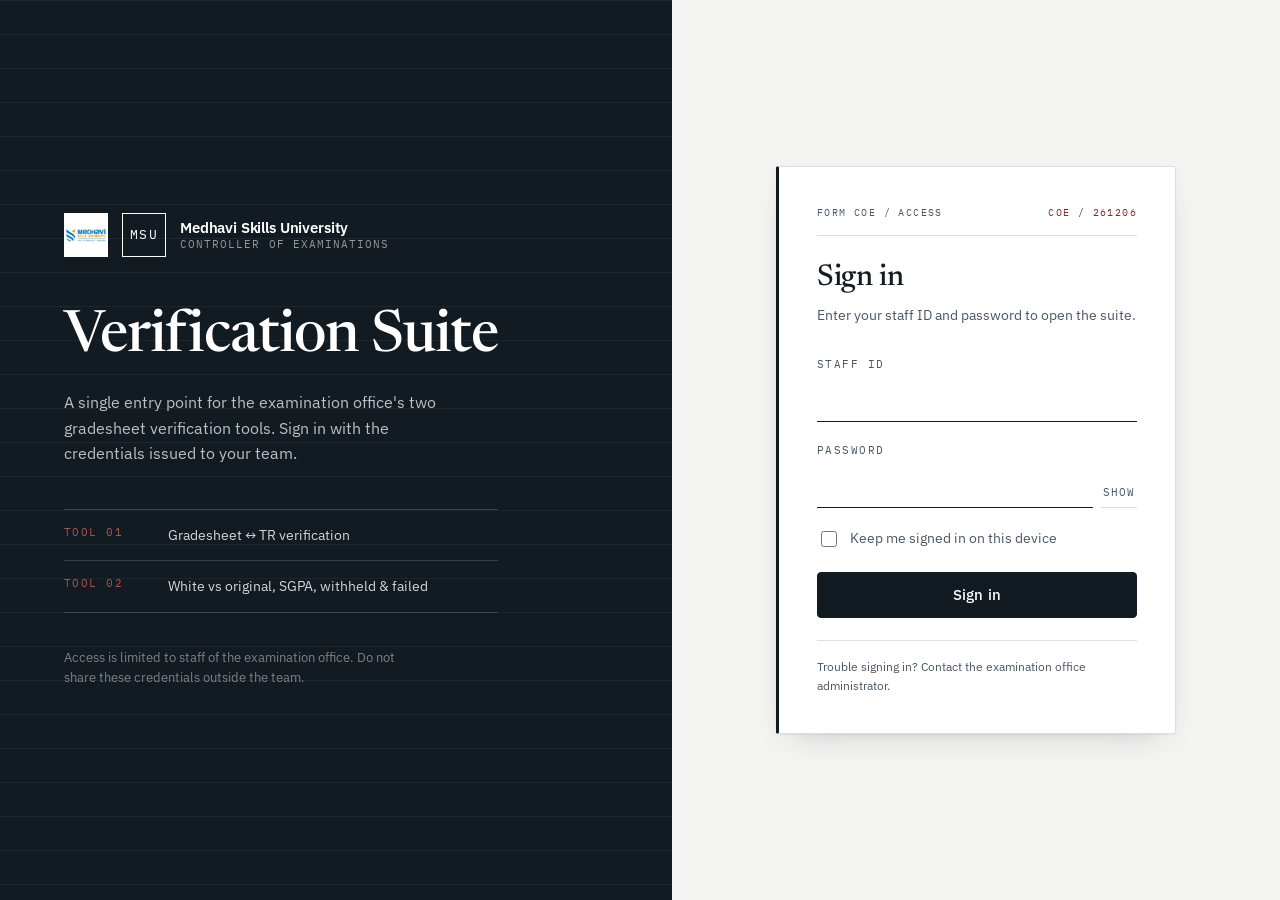
==== index.html @ 39148890 "Add files via upload" ====
<!DOCTYPE html>
<html lang="en">
<head>
<meta charset="utf-8">
<meta name="viewport" content="width=device-width, initial-scale=1">
<title>Verification Suite — Controller of Examinations</title>
<meta name="description" content="Entry point for the examination verification tools used by the Controller of Examinations office.">
<meta name="robots" content="noindex, nofollow">

<link rel="preconnect" href="https://fonts.googleapis.com">
<link rel="preconnect" href="https://fonts.gstatic.com" crossorigin>
<link href="https://fonts.googleapis.com/css2?family=IBM+Plex+Mono:wght@400;500&family=IBM+Plex+Sans:wght@400;500;600&family=Newsreader:opsz,wght@6..72,400;6..72,500;6..72,600&display=swap" rel="stylesheet">
<link rel="stylesheet" href="style.css">
</head>

<body class="is-booting">

<!-- ============================================================
     BOOT GATE — shown while the session check runs.
     Neither the login screen nor the portal is rendered until
     script.js decides which one to show.
     ============================================================ -->
<div class="boot" id="boot" role="status" aria-live="polite">
  <span class="boot__mark" aria-hidden="true"></span>
  <p class="boot__text">Checking session</p>
</div>


<!-- ============================================================
     SIGN-IN
     ============================================================ -->
<main class="auth" id="login" hidden>

  <section class="auth__brand">
    <div class="auth__brandInner">
      <div class="brandmark">
        <img src="assets/logo.png" alt="" class="brandmark__img" data-logo>
        <span class="brandmark__fallback" data-logo-fallback hidden aria-hidden="true">MSU</span>
        <span class="brandmark__text">
          <strong data-org-name>Medhavi Skills University</strong>
          <span data-org-unit>Controller of Examinations</span>
        </span>
      </div>

      <h1 class="auth__title">Verification&nbsp;Suite</h1>
      <p class="auth__lede">
        A single entry point for the examination office's two gradesheet
        verification tools. Sign in with the credentials issued to your team.
      </p>

      <dl class="auth__facts">
        <div>
          <dt>Tool 01</dt>
          <dd>Gradesheet ↔ TR verification</dd>
        </div>
        <div>
          <dt>Tool 02</dt>
          <dd>White vs original, SGPA, withheld &amp; failed</dd>
        </div>
      </dl>

      <p class="auth__note">
        Access is limited to staff of the examination office. Do not share
        these credentials outside the team.
      </p>
    </div>
  </section>

  <section class="auth__panel">
    <div class="slip" id="slip">
      <header class="slip__head">
        <span class="slip__form">Form COE&nbsp;/ Access</span>
        <span class="slip__serial" data-serial>—</span>
      </header>

      <h2 class="slip__title">Sign in</h2>
      <p class="slip__sub">Enter your staff ID and password to open the suite.</p>

      <form class="form" id="loginForm" novalidate>
        <div class="field">
          <label for="userId">Staff ID</label>
          <input type="text" id="userId" name="userId"
                 autocomplete="username" autocapitalize="none"
                 spellcheck="false" required
                 aria-describedby="formError">
        </div>

        <div class="field">
          <label for="password">Password</label>
          <div class="field__row">
            <input type="password" id="password" name="password"
                   autocomplete="current-password" required
                   aria-describedby="formError">
            <button type="button" class="reveal-btn" id="togglePassword"
                    aria-pressed="false" aria-label="Show password">Show</button>
          </div>
        </div>

        <label class="check">
          <input type="checkbox" id="keepSignedIn">
          <span>Keep me signed in on this device</span>
        </label>

        <p class="form__error" id="formError" role="alert" hidden></p>

        <button type="submit" class="btn btn--primary btn--block" id="submitBtn">
          <span class="btn__label">Sign in</span>
        </button>
      </form>

      <p class="slip__foot">
        Trouble signing in? Contact the examination office administrator.
      </p>

      <!-- success stamp -->
      <div class="stamp" id="stamp" aria-hidden="true">
        <div class="stamp__ink">
          <span class="stamp__line">Access</span>
          <span class="stamp__word">Granted</span>
          <span class="stamp__meta" data-stamp-time></span>
        </div>
      </div>
    </div>
  </section>
</main>


<!-- ============================================================
     PORTAL (protected)
     ============================================================ -->
<div class="app" id="app" hidden>

  <header class="site-header" id="siteHeader">
    <div class="wrap site-header__inner">
      <a class="brandmark brandmark--sm" href="#overview">
        <img src="assets/logo.png" alt="" class="brandmark__img" data-logo>
        <span class="brandmark__fallback" data-logo-fallback hidden aria-hidden="true">MSU</span>
        <span class="brandmark__text">
          <strong>Verification Suite</strong>
          <span data-org-unit>Controller of Examinations</span>
        </span>
      </a>

      <nav class="nav" id="primaryNav" aria-label="Sections">
        <a href="#overview" class="nav__link" data-nav>Overview</a>
        <a href="#tools" class="nav__link" data-nav>Tools</a>
        <a href="#workflow" class="nav__link" data-nav>How it works</a>
        <a href="#about" class="nav__link" data-nav>About</a>
      </nav>

      <div class="site-header__user">
        <span class="userchip" title="Signed in">
          <span class="userchip__dot" aria-hidden="true"></span>
          <span data-current-user>—</span>
        </span>
        <button type="button" class="btn btn--ghost btn--sm" id="logoutBtn">Sign out</button>
      </div>

      <button type="button" class="menu-btn" id="menuBtn"
              aria-expanded="false" aria-controls="mobileNav" aria-label="Open menu">
        <span aria-hidden="true"></span>
      </button>
    </div>

    <div class="mobile-nav" id="mobileNav" hidden>
      <a href="#overview" class="mobile-nav__link" data-nav>Overview</a>
      <a href="#tools" class="mobile-nav__link" data-nav>Tools</a>
      <a href="#workflow" class="mobile-nav__link" data-nav>How it works</a>
      <a href="#about" class="mobile-nav__link" data-nav>About</a>
      <div class="mobile-nav__foot">
        <span class="userchip"><span class="userchip__dot" aria-hidden="true"></span><span data-current-user>—</span></span>
        <button type="button" class="btn btn--ghost btn--sm" data-logout>Sign out</button>
      </div>
    </div>
  </header>

  <main>

    <!-- HERO -->
    <section class="hero" id="overview">
      <div class="wrap hero__grid">
        <div class="hero__copy reveal">
          <p class="eyebrow"><span>01</span> Overview</p>
          <h1 class="hero__title">
            Two verification tools for<br>
            <em>examination records.</em>
          </h1>
          <p class="hero__lede">
            The suite brings together the checks the examination office runs on
            gradesheets: comparing issued PDFs against the tabulated result,
            comparing white-background copies against sealed originals, and
            re-deriving the numbers printed on each sheet. Each tool runs on its
            own and produces an Excel report you can download.
          </p>
          <div class="hero__actions">
            <a href="#tools" class="btn btn--primary">Go to the tools</a>
            <a href="#workflow" class="btn btn--quiet">How it works</a>
          </div>
        </div>

        <!-- signature: a specimen comparison record -->
        <aside class="specimen reveal" aria-label="Illustration of a field-by-field comparison">
          <div class="specimen__head">
            <span>Specimen — field comparison</span>
            <span class="specimen__key" aria-hidden="true">TR · PDF</span>
          </div>
          <ul class="specimen__rows">
            <li class="ok"><span class="specimen__field">Registration No.</span><span class="specimen__val">23BSC0148</span><span class="specimen__mark" aria-hidden="true">✓</span></li>
            <li class="ok"><span class="specimen__field">Credit structure</span><span class="specimen__val">3-0-0</span><span class="specimen__mark" aria-hidden="true">✓</span></li>
            <li class="bad"><span class="specimen__field">SGPA</span><span class="specimen__val">7.6 · 7.60</span><span class="specimen__mark" aria-hidden="true">✕</span></li>
            <li class="ok"><span class="specimen__field">Total credit points</span><span class="specimen__val">218</span><span class="specimen__mark" aria-hidden="true">✓</span></li>
            <li class="bad"><span class="specimen__field">Mother's name</span><span class="specimen__val">blank in PDF</span><span class="specimen__mark" aria-hidden="true">✕</span></li>
            <li class="ok"><span class="specimen__field">Course code</span><span class="specimen__val">MTL100 [T]</span><span class="specimen__mark" aria-hidden="true">✓</span></li>
          </ul>
          <p class="specimen__foot">
            Every difference is written to the report with the field, both values
            and the kind of difference found.
          </p>
        </aside>
      </div>
    </section>

    <!-- TOOLS -->
    <section class="section section--tools" id="tools">
      <div class="wrap">
        <header class="section__head reveal">
          <p class="eyebrow"><span>02</span> Tools</p>
          <h2 class="section__title">Choose a verification tool</h2>
          <p class="section__lede">
            The two tools are separate applications. Opening one does not affect
            the other, and you can come back here to switch at any time.
          </p>
        </header>

        <div class="tools">

          <!-- TOOL 01 -->
          <article class="tool tool--primary reveal">
            <div class="tool__index" aria-hidden="true">01</div>
            <div class="tool__body">
              <p class="tool__kicker">Gradesheet ↔ tabulated result</p>
              <h3 class="tool__name">All-in-One Verification</h3>
              <p class="tool__desc">
                Loads the TR spreadsheet and a batch of gradesheet PDFs, pairs
                them on registration number, and reports every field that does
                not agree — identity block, subject table, credit structure,
                marks and totals — in one Excel workbook.
              </p>

              <ul class="tool__list">
                <li>Reads the TR from a chosen worksheet; TR layout is auto-detected, with a manual override for the three known formats.</li>
                <li>Handles the transcript identity formats in use, including sheets without an ABC ID row, which are reported as N/A rather than blank.</li>
                <li>Checks subject rows by course code, falling back to course name, and flags duplicate or mispaired courses.</li>
                <li>Re-derives maximum marks, total credits, total credit points and the credit structure, then compares them with what the sheet prints.</li>
                <li>Runs several hundred PDFs in one pass, keeps going in a background tab, and lists any file with no readable text layer.</li>
              </ul>

              <a class="btn btn--primary tool__cta" data-tool="allInOne" href="#" rel="noopener">
                Open All-in-One Verification <span aria-hidden="true">→</span>
              </a>
            </div>
          </article>

          <!-- TOOL 02 -->
          <article class="tool tool--secondary reveal">
            <div class="tool__index" aria-hidden="true">02</div>
            <div class="tool__body">
              <p class="tool__kicker">Four checks in one toolkit</p>
              <h3 class="tool__name">White vs Original Verification</h3>
              <p class="tool__desc">
                A toolkit built around the white-background versus sealed-original
                comparison, with three related checks that use the same PDFs and
                TR. Each check produces its own numbered Excel report.
              </p>

              <ul class="tool__modules">
                <li>
                  <span class="tool__moduleName">White vs original</span>
                  <span class="tool__moduleText">Pairs the two sets on registration number, then compares every identity field, course row, total, summary value and the publication date.</span>
                </li>
                <li>
                  <span class="tool__moduleName">SGPA &amp; percentage</span>
                  <span class="tool__moduleText">Recomputes percentage and SGPA from each sheet's own rows, along with row credit points, column totals and maximum marks.</span>
                </li>
                <li>
                  <span class="tool__moduleName">Withheld students</span>
                  <span class="tool__moduleText">Reads the TR and lists students whose grace cell carries a W, exporting every grace cell with its Excel row number.</span>
                </li>
                <li>
                  <span class="tool__moduleName">Failed candidates</span>
                  <span class="tool__moduleText">Pulls failed candidates from the PDFs, the TR, or both, and cross-checks the two lists to show who was found by only one source.</span>
                </li>
              </ul>

              <a class="btn btn--primary tool__cta" data-tool="whiteVsOriginal" href="#" rel="noopener">
                Open White vs Original <span aria-hidden="true">→</span>
              </a>
            </div>
          </article>

        </div>
      </div>
    </section>

    <!-- WORKFLOW -->
    <section class="section section--workflow" id="workflow">
      <div class="wrap">
        <header class="section__head reveal">
          <p class="eyebrow"><span>03</span> How it works</p>
          <h2 class="section__title">From sign-in to report</h2>
        </header>

        <ol class="steps">
          <li class="step reveal">
            <span class="step__num">01</span>
            <h3 class="step__title">Sign in</h3>
            <p>Use the ID issued to the examination office team. Your session stays open in this browser until you sign out or it expires.</p>
          </li>
          <li class="step reveal">
            <span class="step__num">02</span>
            <h3 class="step__title">Pick the tool</h3>
            <p>All-in-One for gradesheets against the TR; White vs Original for copy-to-copy comparison and the SGPA, withheld and failed checks.</p>
          </li>
          <li class="step reveal">
            <span class="step__num">03</span>
            <h3 class="step__title">Load the files and run</h3>
            <p>Add the TR workbook and the PDFs inside the tool, choose the format options if auto-detection needs a correction, then run the check.</p>
          </li>
          <li class="step reveal">
            <span class="step__num">04</span>
            <h3 class="step__title">Download and come back</h3>
            <p>Save the Excel report, then return to this page whenever you need the other tool. The two applications keep their own state.</p>
          </li>
        </ol>
      </div>
    </section>

    <!-- ABOUT / NOTICE -->
    <section class="section section--about" id="about">
      <div class="wrap about">
        <div class="about__col reveal">
          <p class="eyebrow"><span>04</span> About</p>
          <h2 class="section__title">One door, two independent tools</h2>
          <p>
            This portal holds no verification logic of its own. It signs you in,
            explains what each tool does, and links to the two applications,
            which are maintained as separate projects and can be updated
            independently of this page.
          </p>
          <p>
            Both tools are built to run in the browser: files are read by the
            page you open them in, and the reports are generated on your machine.
            This portal itself never receives a file. If you need this behaviour
            confirmed for a compliance record, verify it against the source of
            each application rather than relying on this summary.
          </p>
        </div>

        <aside class="notice reveal">
          <h3 class="notice__title">Handling of documents</h3>
          <ul class="notice__list">
            <li>Sign-in here controls access to the portal page only. It does not encrypt or protect the documents you work with.</li>
            <li>Downloaded reports are ordinary Excel files. Store them where your office normally keeps examination records.</li>
            <li>Sign out when you are finished on a shared computer, and avoid leaving reports in a shared downloads folder.</li>
            <li>Report anything that looks wrong in a result to the examination office before acting on it.</li>
          </ul>
        </aside>
      </div>
    </section>

  </main>

  <footer class="site-footer">
    <div class="wrap site-footer__inner">
      <div class="brandmark brandmark--sm">
        <img src="assets/logo.png" alt="" class="brandmark__img" data-logo>
        <span class="brandmark__fallback" data-logo-fallback hidden aria-hidden="true">MSU</span>
        <span class="brandmark__text">
          <strong data-org-name>Medhavi Skills University</strong>
          <span data-org-unit>Controller of Examinations</span>
        </span>
      </div>
      <p class="site-footer__meta">
        Internal verification suite · <span data-year>2026</span><br>
        For use by authorised examination office staff.
      </p>
    </div>
  </footer>
</div>

<script src="script.js"></script>
</body>
</html>
---- style.css ----
/* ============================================================
   VERIFICATION SUITE — stylesheet
   1. Tokens
   2. Base + utilities
   3. Brandmark
   4. Buttons + form controls
   5. Boot gate
   6. Sign-in screen (slip + stamp)
   7. Portal header + navigation
   8. Hero + specimen
   9. Tool cards
   10. Workflow steps
   11. About + notice
   12. Footer
   13. Motion + responsive
   ============================================================ */

/* ---------- 1. Tokens ---------- */
:root{
  --ink:        #121A22;   /* near-black, cool */
  --ink-2:      #1D2833;   /* raised dark surface */
  --ink-soft:   #4A5765;   /* secondary text on paper */
  --paper:      #F3F4F2;   /* page background */
  --surface:    #FFFFFF;
  --rule:       #DCDFDA;   /* hairlines */
  --rule-dark:  rgba(255,255,255,.16);
  --seal:       #7A2E2E;   /* accent: stamps, marks, focus */
  --seal-soft:  #A6564F;
  --verify:     #2F6B4F;   /* matched */
  --flag:       #B0402F;   /* mismatched */

  --font-display: "Newsreader", Georgia, "Times New Roman", serif;
  --font-body:    "IBM Plex Sans", system-ui, -apple-system, "Segoe UI", Arial, sans-serif;
  --font-mono:    "IBM Plex Mono", ui-monospace, "SFMono-Regular", Menlo, Consolas, monospace;

  --wrap: 1160px;
  --gutter: clamp(20px, 5vw, 56px);
  --radius: 4px;
  --shadow: 0 1px 2px rgba(18,26,34,.05), 0 12px 32px -18px rgba(18,26,34,.28);
  --ease: cubic-bezier(.22,.61,.36,1);
}

/* ---------- 2. Base ---------- */
*,*::before,*::after{ box-sizing:border-box; }

html{ -webkit-text-size-adjust:100%; scroll-behavior:smooth; }

/* keep sticky-header height clear of anchored sections */
section[id]{ scroll-margin-top:88px; }

body{
  margin:0;
  background:var(--paper);
  color:var(--ink);
  font-family:var(--font-body);
  font-size:16px;
  line-height:1.6;
  overflow-x:hidden;
  -webkit-font-smoothing:antialiased;
}

body.is-booting{ overflow:hidden; }

img{ max-width:100%; height:auto; }

h1,h2,h3{ font-family:var(--font-display); font-weight:500; line-height:1.12; letter-spacing:-.012em; margin:0; }
p{ margin:0; }
ul,ol{ margin:0; padding:0; list-style:none; }

a{ color:inherit; }

:focus-visible{
  outline:2px solid var(--seal);
  outline-offset:3px;
  border-radius:2px;
}

.wrap{
  width:100%;
  max-width:var(--wrap);
  margin-inline:auto;
  padding-inline:var(--gutter);
}

.eyebrow{
  font-family:var(--font-mono);
  font-size:11px;
  letter-spacing:.16em;
  text-transform:uppercase;
  color:var(--ink-soft);
  display:flex;
  align-items:center;
  gap:10px;
  margin-bottom:22px;
}
.eyebrow span{
  color:var(--seal);
  font-weight:500;
}
.eyebrow::after{
  content:"";
  flex:1;
  height:1px;
  background:var(--rule);
  max-width:96px;
}

/* ---------- 3. Brandmark ---------- */
.brandmark{
  display:flex;
  align-items:center;
  gap:14px;
  text-decoration:none;
}
.brandmark__img{
  width:auto;
  height:44px;
  max-width:150px;
  object-fit:contain;
  display:block;
}
.brandmark__fallback{
  display:grid;
  place-items:center;
  width:44px; height:44px;
  border:1px solid currentColor;
  font-family:var(--font-mono);
  font-size:13px;
  letter-spacing:.08em;
}
.brandmark__text{ display:flex; flex-direction:column; line-height:1.25; }
.brandmark__text strong{ font-size:15px; font-weight:600; letter-spacing:-.01em; }
.brandmark__text span{
  font-family:var(--font-mono);
  font-size:10.5px;
  letter-spacing:.1em;
  text-transform:uppercase;
  opacity:.62;
}
.brandmark--sm .brandmark__img{ height:34px; }
.brandmark--sm .brandmark__fallback{ width:34px; height:34px; font-size:11px; }

/* ---------- 4. Buttons + controls ---------- */
.btn{
  --btn-bg:transparent;
  --btn-fg:var(--ink);
  --btn-bd:var(--rule);
  display:inline-flex;
  align-items:center;
  justify-content:center;
  gap:10px;
  min-height:46px;
  padding:0 22px;
  border:1px solid var(--btn-bd);
  border-radius:var(--radius);
  background:var(--btn-bg);
  color:var(--btn-fg);
  font-family:var(--font-body);
  font-size:14.5px;
  font-weight:500;
  letter-spacing:.005em;
  text-decoration:none;
  cursor:pointer;
  transition:background .22s var(--ease), color .22s var(--ease),
             border-color .22s var(--ease), transform .18s var(--ease);
}
.btn:hover{ transform:translateY(-1px); }
.btn:active{ transform:translateY(0); }

.btn--primary{ --btn-bg:var(--ink); --btn-fg:#fff; --btn-bd:var(--ink); }
.btn--primary:hover{ --btn-bg:#000; }

.btn--quiet{ --btn-bg:transparent; --btn-fg:var(--ink); }
.btn--quiet:hover{ --btn-bd:var(--ink); }

.btn--ghost{
  --btn-bd:var(--rule);
  background:var(--surface);
}
.btn--ghost:hover{ --btn-bd:var(--ink); }

.btn--sm{ min-height:36px; padding:0 14px; font-size:13px; }
.btn--block{ width:100%; }
.btn[disabled],
.btn[aria-disabled="true"]{ opacity:.5; pointer-events:none; }

.btn.is-busy .btn__label{ opacity:.7; }

.field{ margin-bottom:20px; }
.field label{
  display:block;
  font-family:var(--font-mono);
  font-size:10.5px;
  letter-spacing:.14em;
  text-transform:uppercase;
  color:var(--ink-soft);
  margin-bottom:8px;
}
.field input[type="text"],
.field input[type="password"]{
  width:100%;
  padding:9px 2px;
  border:0;
  border-bottom:1px solid var(--ink);
  background:transparent;
  font-family:var(--font-body);
  font-size:17px;
  color:var(--ink);
  border-radius:0;
  transition:border-color .2s var(--ease), box-shadow .2s var(--ease);
}
.field input:focus{
  outline:none;
  border-bottom-color:var(--seal);
  box-shadow:0 1px 0 0 var(--seal);
}
.field__row{ display:flex; align-items:flex-end; gap:8px; }
.field__row input{ flex:1; }

.reveal-btn{
  flex:none;
  border:0;
  background:none;
  padding:8px 2px;
  font-family:var(--font-mono);
  font-size:11px;
  letter-spacing:.1em;
  text-transform:uppercase;
  color:var(--ink-soft);
  cursor:pointer;
  border-bottom:1px solid var(--rule);
}
.reveal-btn:hover{ color:var(--seal); }

.check{
  display:flex;
  align-items:center;
  gap:10px;
  font-size:13.5px;
  color:var(--ink-soft);
  margin:4px 0 22px;
  cursor:pointer;
}
.check input{ width:16px; height:16px; accent-color:var(--seal); }

.form__error{
  border-left:2px solid var(--flag);
  background:rgba(176,64,47,.06);
  padding:10px 14px;
  margin-bottom:18px;
  font-size:13.5px;
  color:#7d2c1f;
}
.form__error strong{ display:block; font-weight:600; }

/* ---------- 5. Boot gate ---------- */
.boot{
  position:fixed;
  inset:0;
  display:grid;
  place-content:center;
  justify-items:center;
  gap:16px;
  background:var(--paper);
  z-index:80;
}
.boot[hidden]{ display:none; }
.boot__mark{
  width:26px; height:26px;
  border:1px solid var(--rule);
  border-top-color:var(--seal);
  border-radius:50%;
  animation:spin 900ms linear infinite;
}
.boot__text{
  font-family:var(--font-mono);
  font-size:11px;
  letter-spacing:.16em;
  text-transform:uppercase;
  color:var(--ink-soft);
}
@keyframes spin{ to{ transform:rotate(360deg); } }

/* ---------- 6. Sign-in ---------- */
.auth{
  min-height:100vh;
  min-height:100dvh;
  display:grid;
  grid-template-columns:1.05fr .95fr;
}
.auth[hidden]{ display:none; }

.auth__brand{
  background:var(--ink);
  color:#fff;
  padding:clamp(36px,5vw,72px);
  display:flex;
  align-items:center;
  position:relative;
  overflow:hidden;
}
/* faint ruled-ledger texture */
.auth__brand::after{
  content:"";
  position:absolute;
  inset:0;
  background-image:repeating-linear-gradient(
    to bottom, rgba(255,255,255,.05) 0 1px, transparent 1px 34px);
  pointer-events:none;
}
.auth__brandInner{ position:relative; z-index:1; max-width:470px; }
.auth__brand .brandmark__text span{ opacity:.55; }
.auth__brand .brandmark__fallback{ color:#fff; }

.auth__title{
  font-size:clamp(38px,4.6vw,58px);
  margin:48px 0 20px;
  letter-spacing:-.02em;
}
.auth__lede{
  font-size:16px;
  color:rgba(255,255,255,.72);
  max-width:40ch;
}
.auth__facts{
  margin:42px 0 0;
  border-top:1px solid var(--rule-dark);
}
.auth__facts > div{
  display:grid;
  grid-template-columns:88px 1fr;
  gap:16px;
  padding:14px 0;
  border-bottom:1px solid var(--rule-dark);
}
.auth__facts dt{
  font-family:var(--font-mono);
  font-size:10.5px;
  letter-spacing:.14em;
  text-transform:uppercase;
  color:var(--seal-soft);
}
.auth__facts dd{ margin:0; font-size:14px; color:rgba(255,255,255,.82); }

.auth__note{
  margin-top:34px;
  font-size:12.5px;
  line-height:1.6;
  color:rgba(255,255,255,.45);
  max-width:44ch;
}

.auth__panel{
  display:grid;
  place-items:center;
  padding:clamp(28px,5vw,64px) var(--gutter);
  background:var(--paper);
}

/* the sign-in slip */
.slip{
  position:relative;
  width:100%;
  max-width:400px;
  background:var(--surface);
  border:1px solid var(--rule);
  border-left:3px solid var(--ink);
  border-radius:2px;
  padding:clamp(26px,3.4vw,38px);
  box-shadow:var(--shadow);
}
.slip.is-shaking{ animation:shake .42s var(--ease); }
@keyframes shake{
  0%,100%{ transform:translateX(0); }
  18%{ transform:translateX(-7px); }
  38%{ transform:translateX(6px); }
  60%{ transform:translateX(-4px); }
  82%{ transform:translateX(2px); }
}

.slip__head{
  display:flex;
  justify-content:space-between;
  align-items:baseline;
  gap:12px;
  padding-bottom:14px;
  border-bottom:1px solid var(--rule);
  font-family:var(--font-mono);
  font-size:10px;
  letter-spacing:.14em;
  text-transform:uppercase;
  color:var(--ink-soft);
}
.slip__serial{ color:var(--seal); }

.slip__title{ font-size:30px; margin:26px 0 8px; }
.slip__sub{ font-size:14px; color:var(--ink-soft); margin-bottom:30px; }

.slip__foot{
  margin-top:22px;
  padding-top:16px;
  border-top:1px solid var(--rule);
  font-size:12px;
  color:var(--ink-soft);
}

/* success stamp */
.stamp{
  position:absolute;
  inset:0;
  display:grid;
  place-items:center;
  background:rgba(255,255,255,.9);
  opacity:0;
  visibility:hidden;
  transition:opacity .2s var(--ease), visibility .2s;
}
.stamp.is-on{ opacity:1; visibility:visible; }
.stamp__ink{
  border:2px solid var(--seal);
  outline:1px solid var(--seal);
  outline-offset:4px;
  color:var(--seal);
  padding:16px 26px;
  text-align:center;
  transform:rotate(-7deg) scale(1.5);
  opacity:0;
  mix-blend-mode:multiply;
}
.stamp.is-on .stamp__ink{
  animation:stampIn .42s var(--ease) forwards;
}
@keyframes stampIn{
  0%{ transform:rotate(-7deg) scale(1.5); opacity:0; }
  60%{ transform:rotate(-7deg) scale(.96); opacity:.92; }
  100%{ transform:rotate(-7deg) scale(1); opacity:.88; }
}
.stamp__line{
  display:block;
  font-family:var(--font-mono);
  font-size:11px;
  letter-spacing:.3em;
  text-transform:uppercase;
}
.stamp__word{
  display:block;
  font-family:var(--font-display);
  font-size:34px;
  line-height:1.05;
  letter-spacing:.02em;
  text-transform:uppercase;
}
.stamp__meta{
  display:block;
  font-family:var(--font-mono);
  font-size:9.5px;
  letter-spacing:.14em;
  margin-top:6px;
  opacity:.75;
}

/* fade between screens */
.screen-out{ animation:fadeOut .32s var(--ease) forwards; }
@keyframes fadeOut{ to{ opacity:0; } }
.app.is-entering{ animation:fadeIn .5s var(--ease); }
@keyframes fadeIn{ from{ opacity:0; transform:translateY(8px); } to{ opacity:1; transform:none; } }

/* ---------- 7. Header ---------- */
.app[hidden]{ display:none; }

.site-header{
  position:sticky;
  top:0;
  z-index:40;
  background:rgba(243,244,242,.93);
  backdrop-filter:saturate(1.2) blur(6px);
  border-bottom:1px solid var(--rule);
}
.site-header__inner{
  display:flex;
  align-items:center;
  gap:24px;
  min-height:68px;
}
.site-header .brandmark{ margin-right:auto; }

.nav{ display:flex; gap:4px; }
.nav__link{
  position:relative;
  padding:8px 12px;
  font-size:14px;
  color:var(--ink-soft);
  text-decoration:none;
  transition:color .2s var(--ease);
}
.nav__link::after{
  content:"";
  position:absolute;
  left:12px; right:12px; bottom:2px;
  height:1px;
  background:var(--seal);
  transform:scaleX(0);
  transform-origin:left;
  transition:transform .28s var(--ease);
}
.nav__link:hover{ color:var(--ink); }
.nav__link.is-active{ color:var(--ink); }
.nav__link.is-active::after{ transform:scaleX(1); }

.site-header__user{ display:flex; align-items:center; gap:12px; }
.userchip{
  display:inline-flex;
  align-items:center;
  gap:8px;
  font-family:var(--font-mono);
  font-size:11.5px;
  letter-spacing:.06em;
  color:var(--ink-soft);
  padding:6px 10px;
  border:1px solid var(--rule);
  border-radius:99px;
  background:var(--surface);
}
.userchip__dot{
  width:6px; height:6px;
  border-radius:50%;
  background:var(--verify);
}

.menu-btn{
  display:none;
  width:42px; height:42px;
  border:1px solid var(--rule);
  border-radius:var(--radius);
  background:var(--surface);
  cursor:pointer;
  position:relative;
}
.menu-btn span,
.menu-btn span::before,
.menu-btn span::after{
  position:absolute;
  left:50%;
  width:18px;
  height:1.5px;
  background:var(--ink);
  transform:translateX(-50%);
  transition:transform .24s var(--ease), opacity .2s var(--ease);
}
.menu-btn span{ top:50%; margin-top:-.75px; }
.menu-btn span::before{ content:""; top:-6px; left:0; transform:none; }
.menu-btn span::after{ content:""; top:6px; left:0; transform:none; }
.menu-btn[aria-expanded="true"] span{ background:transparent; }
.menu-btn[aria-expanded="true"] span::before{ transform:translateY(6px) rotate(45deg); }
.menu-btn[aria-expanded="true"] span::after{ transform:translateY(-6px) rotate(-45deg); }

.mobile-nav[hidden]{ display:none; }
.mobile-nav{
  display:none;
  flex-direction:column;
  padding:8px var(--gutter) 22px;
  border-top:1px solid var(--rule);
  background:var(--surface);
}
.mobile-nav__link{
  padding:14px 0;
  border-bottom:1px solid var(--rule);
  text-decoration:none;
  font-size:16px;
}
.mobile-nav__foot{
  display:flex;
  align-items:center;
  justify-content:space-between;
  gap:12px;
  padding-top:18px;
}

/* ---------- 8. Hero ---------- */
.hero{ padding:clamp(56px,8vw,104px) 0 clamp(48px,6vw,84px); }
.hero__grid{
  display:grid;
  grid-template-columns:1.15fr .85fr;
  gap:clamp(32px,5vw,72px);
  align-items:start;
}
.hero__title{
  font-size:clamp(40px,5.4vw,66px);
  letter-spacing:-.025em;
  margin-bottom:24px;
}
.hero__title em{ font-style:italic; color:var(--seal); }
.hero__lede{
  font-size:clamp(16px,1.25vw,17.5px);
  color:var(--ink-soft);
  max-width:56ch;
}
.hero__actions{ display:flex; flex-wrap:wrap; gap:12px; margin-top:34px; }

/* signature: specimen record */
.specimen{
  background:var(--surface);
  border:1px solid var(--rule);
  border-top:3px solid var(--ink);
  border-radius:2px;
  box-shadow:var(--shadow);
  overflow:hidden;
}
.specimen__head{
  display:flex;
  justify-content:space-between;
  gap:12px;
  padding:14px 20px;
  border-bottom:1px solid var(--rule);
  font-family:var(--font-mono);
  font-size:10px;
  letter-spacing:.14em;
  text-transform:uppercase;
  color:var(--ink-soft);
}
.specimen__key{ color:var(--seal); }
.specimen__rows li{
  display:grid;
  grid-template-columns:1fr auto 18px;
  gap:12px;
  align-items:baseline;
  padding:13px 20px;
  border-bottom:1px solid var(--rule);
  font-size:13.5px;
}
.specimen__field{ color:var(--ink-soft); }
.specimen__val{ font-family:var(--font-mono); font-size:12.5px; }
.specimen__mark{ text-align:right; font-size:13px; }
.specimen__rows .ok .specimen__mark{ color:var(--verify); }
.specimen__rows .bad .specimen__mark{ color:var(--flag); }
.specimen__rows .bad .specimen__val{ color:var(--flag); }
.specimen__foot{
  padding:14px 20px;
  font-size:12px;
  color:var(--ink-soft);
  background:rgba(18,26,34,.02);
}

/* ---------- 9. Sections + tools ---------- */
.section{ padding:clamp(56px,7vw,96px) 0; border-top:1px solid var(--rule); }
.section__head{ max-width:62ch; margin-bottom:clamp(32px,4vw,54px); }
.section__title{ font-size:clamp(28px,3.4vw,40px); letter-spacing:-.02em; }
.section__lede{ margin-top:16px; color:var(--ink-soft); font-size:16px; }

.tools{
  display:grid;
  grid-template-columns:1.08fr .92fr;
  gap:clamp(20px,2.6vw,34px);
  align-items:start;
}

.tool{
  position:relative;
  border-radius:2px;
  padding:clamp(26px,3vw,40px);
  transition:transform .3s var(--ease), box-shadow .3s var(--ease);
}
.tool:hover{ transform:translateY(-3px); }

.tool--primary{
  background:var(--ink);
  color:#fff;
  border:1px solid var(--ink);
  box-shadow:0 20px 44px -30px rgba(18,26,34,.8);
}
.tool--primary:hover{ box-shadow:0 28px 56px -28px rgba(18,26,34,.72); }

.tool--secondary{
  background:var(--surface);
  border:1px solid var(--rule);
  box-shadow:var(--shadow);
}
.tool--secondary:hover{ border-color:var(--ink); }

.tool__index{
  font-family:var(--font-mono);
  font-size:11px;
  letter-spacing:.18em;
  margin-bottom:20px;
}
.tool--primary .tool__index{ color:var(--seal-soft); }
.tool--secondary .tool__index{ color:var(--seal); }

.tool__kicker{
  font-family:var(--font-mono);
  font-size:10.5px;
  letter-spacing:.14em;
  text-transform:uppercase;
  opacity:.6;
  margin-bottom:10px;
}
.tool__name{ font-size:clamp(24px,2.6vw,32px); margin-bottom:16px; }
.tool__desc{ font-size:15.5px; max-width:52ch; }
.tool--primary .tool__desc{ color:rgba(255,255,255,.74); }
.tool--secondary .tool__desc{ color:var(--ink-soft); }

.tool__list{ margin:26px 0 32px; }
.tool__list li{
  position:relative;
  padding:11px 0 11px 26px;
  border-top:1px solid var(--rule-dark);
  font-size:14px;
  color:rgba(255,255,255,.78);
}
.tool__list li::before{
  content:"✓";
  position:absolute;
  left:0; top:11px;
  font-size:12px;
  color:var(--seal-soft);
}

.tool__modules{ margin:26px 0 32px; }
.tool__modules li{
  padding:14px 0;
  border-top:1px solid var(--rule);
}
.tool__moduleName{
  display:block;
  font-weight:600;
  font-size:14.5px;
  margin-bottom:4px;
}
.tool__moduleName::before{
  content:"—";
  color:var(--seal);
  margin-right:8px;
}
.tool__moduleText{
  display:block;
  font-size:13.5px;
  color:var(--ink-soft);
}

.tool__cta{ margin-top:4px; }
.tool--primary .tool__cta{
  --btn-bg:#fff; --btn-fg:var(--ink); --btn-bd:#fff;
}
.tool--primary .tool__cta:hover{ --btn-bg:#EDEEEA; }
.tool__cta span{ transition:transform .24s var(--ease); }
.tool__cta:hover span{ transform:translateX(4px); }

/* ---------- 10. Workflow ---------- */
.steps{
  display:grid;
  grid-template-columns:repeat(4,1fr);
  gap:0;
  border-top:1px solid var(--rule);
}
.step{
  padding:30px clamp(16px,2vw,28px) 8px 0;
  border-right:1px solid var(--rule);
}
.step:last-child{ border-right:0; padding-right:0; }
.step__num{
  display:block;
  font-family:var(--font-mono);
  font-size:11px;
  letter-spacing:.18em;
  color:var(--seal);
  margin-bottom:16px;
}
.step__title{ font-size:20px; margin-bottom:10px; }
.step p{ font-size:14px; color:var(--ink-soft); max-width:34ch; }

/* ---------- 11. About ---------- */
.about{
  display:grid;
  grid-template-columns:1.05fr .95fr;
  gap:clamp(28px,4vw,64px);
  align-items:start;
}
.about__col p{ color:var(--ink-soft); margin-top:18px; font-size:15.5px; max-width:54ch; }
.about__col .section__title{ margin-bottom:4px; }

.notice{
  background:var(--surface);
  border:1px solid var(--rule);
  border-left:3px solid var(--seal);
  border-radius:2px;
  padding:clamp(22px,2.6vw,32px);
}
.notice__title{
  font-family:var(--font-body);
  font-size:12px;
  font-weight:600;
  letter-spacing:.12em;
  text-transform:uppercase;
  margin-bottom:16px;
}
.notice__list li{
  position:relative;
  padding:11px 0 11px 20px;
  border-top:1px solid var(--rule);
  font-size:13.5px;
  color:var(--ink-soft);
}
.notice__list li::before{
  content:"";
  position:absolute;
  left:0; top:19px;
  width:6px; height:1px;
  background:var(--seal);
}

/* ---------- 12. Footer ---------- */
.site-footer{
  border-top:1px solid var(--rule);
  padding:38px 0;
  background:var(--surface);
}
.site-footer__inner{
  display:flex;
  justify-content:space-between;
  align-items:center;
  gap:24px;
  flex-wrap:wrap;
}
.site-footer__meta{
  font-family:var(--font-mono);
  font-size:11px;
  line-height:1.7;
  letter-spacing:.06em;
  color:var(--ink-soft);
  text-align:right;
}

/* ---------- 13. Motion + responsive ---------- */
.reveal{
  opacity:0;
  transform:translateY(16px);
}
.reveal.is-in{
  opacity:1;
  transform:none;
  transition:opacity .6s var(--ease), transform .6s var(--ease);
}

@media (max-width: 1020px){
  .hero__grid{ grid-template-columns:1fr; }
  .specimen{ max-width:520px; }
  .tools{ grid-template-columns:1fr; }
  .steps{ grid-template-columns:repeat(2,1fr); }
  .step:nth-child(2){ border-right:0; padding-right:0; }
  .step:nth-child(-n+2){ border-bottom:1px solid var(--rule); padding-bottom:26px; }
  .about{ grid-template-columns:1fr; }
}

@media (max-width: 860px){
  .auth{ grid-template-columns:1fr; }
  .auth__brand{ padding:44px var(--gutter) 40px; }
  .auth__title{ margin-top:32px; font-size:clamp(34px,9vw,44px); }
  .auth__facts{ margin-top:32px; }
  .auth__note{ margin-top:26px; }
  .auth__panel{ padding-block:40px 56px; }
  .slip{ max-width:440px; }

  .nav, .site-header__user{ display:none; }
  .menu-btn{ display:block; }
  .mobile-nav{ display:none; }
  .mobile-nav[data-open="true"]{ display:flex; }
}

@media (max-width: 560px){
  .steps{ grid-template-columns:1fr; }
  .step{ border-right:0; padding-right:0; border-bottom:1px solid var(--rule); padding-bottom:24px; }
  .step:last-child{ border-bottom:0; }
  .step p{ max-width:none; }
  .site-footer__inner{ flex-direction:column; align-items:flex-start; }
  .site-footer__meta{ text-align:left; }
  .hero__actions .btn{ width:100%; }
  .specimen__rows li{ grid-template-columns:1fr auto; }
  .specimen__mark{ grid-column:2; }
  .stamp__word{ font-size:30px; }
}

@media (prefers-reduced-motion: reduce){
  *,*::before,*::after{
    animation-duration:.001ms !important;
    animation-iteration-count:1 !important;
    transition-duration:.001ms !important;
    scroll-behavior:auto !important;
  }
  .reveal{ opacity:1; transform:none; }
  .stamp__ink{ opacity:.88; transform:rotate(-7deg); }
}

@media print{
  .site-header, .hero__actions, .tool__cta{ display:none; }
}
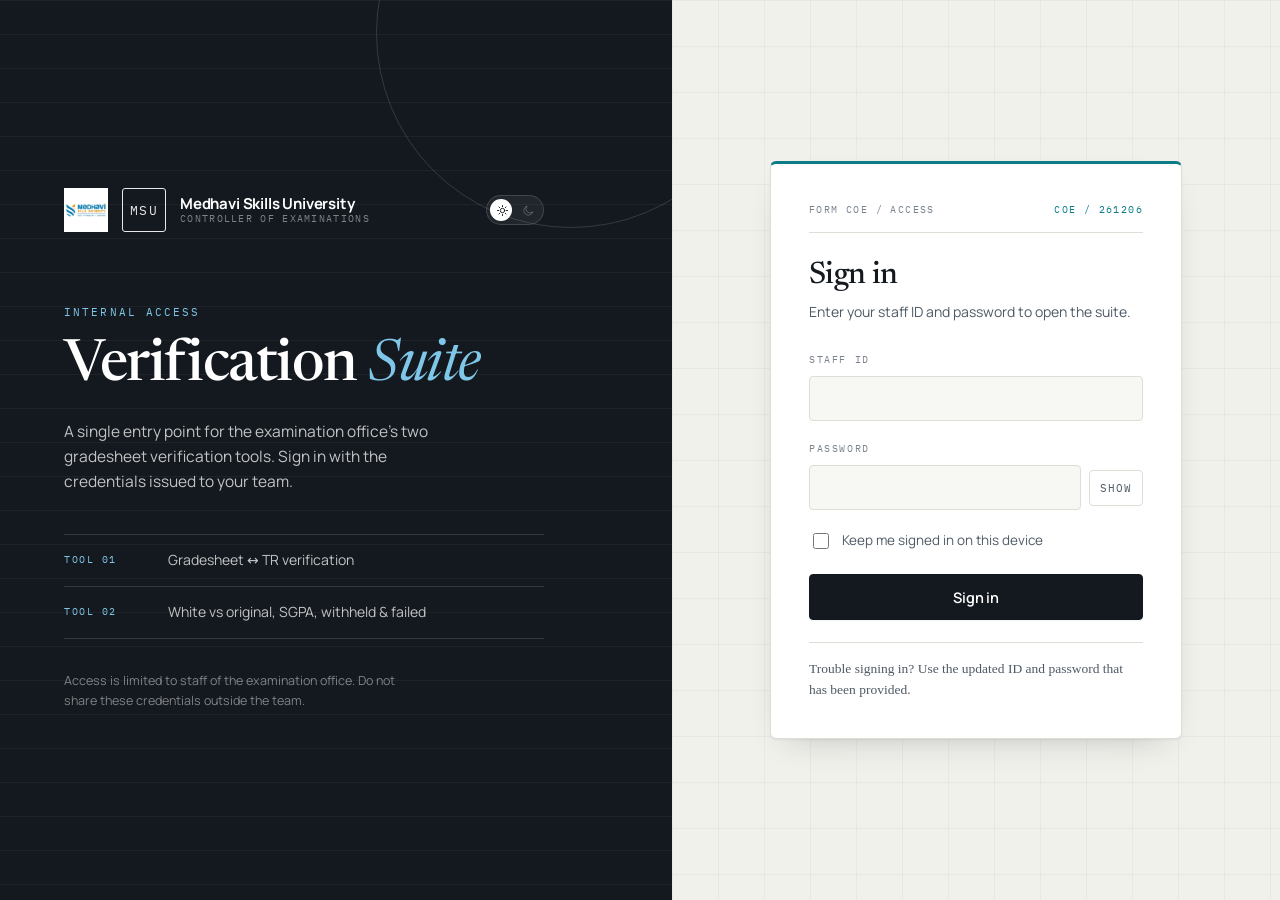
==== commit f1a5deae: "Add files via upload" ====
--- a/index.html
+++ b/index.html
@@ -6,10 +6,26 @@
 <title>Verification Suite — Controller of Examinations</title>
 <meta name="description" content="Entry point for the examination verification tools used by the Controller of Examinations office.">
 <meta name="robots" content="noindex, nofollow">
+<meta name="color-scheme" content="light dark">
+
+<!-- Theme is applied before first paint so the page never flashes the wrong mode. -->
+<script>
+(function () {
+  try {
+    var stored = localStorage.getItem("vsuite.theme");
+    var theme = (stored === "dark" || stored === "light")
+      ? stored
+      : (window.matchMedia && window.matchMedia("(prefers-color-scheme: dark)").matches ? "dark" : "light");
+    document.documentElement.setAttribute("data-theme", theme);
+  } catch (e) {
+    document.documentElement.setAttribute("data-theme", "light");
+  }
+})();
+</script>
 
 <link rel="preconnect" href="https://fonts.googleapis.com">
 <link rel="preconnect" href="https://fonts.gstatic.com" crossorigin>
-<link href="https://fonts.googleapis.com/css2?family=IBM+Plex+Mono:wght@400;500&family=IBM+Plex+Sans:wght@400;500;600&family=Newsreader:opsz,wght@6..72,400;6..72,500;6..72,600&display=swap" rel="stylesheet">
+<link href="https://fonts.googleapis.com/css2?family=IBM+Plex+Mono:wght@400;500&family=Manrope:wght@400;500;600;700&family=Newsreader:ital,opsz,wght@0,6..72,400;0,6..72,500;1,6..72,400;1,6..72,500&display=swap" rel="stylesheet">
 <link rel="stylesheet" href="style.css">
 </head>
 
@@ -33,16 +49,35 @@
 
   <section class="auth__brand">
     <div class="auth__brandInner">
-      <div class="brandmark">
-        <img src="assets/logo.png" alt="" class="brandmark__img" data-logo>
-        <span class="brandmark__fallback" data-logo-fallback hidden aria-hidden="true">MSU</span>
-        <span class="brandmark__text">
-          <strong data-org-name>Medhavi Skills University</strong>
-          <span data-org-unit>Controller of Examinations</span>
-        </span>
-      </div>
-
-      <h1 class="auth__title">Verification&nbsp;Suite</h1>
+
+      <div class="auth__top">
+        <div class="brandmark">
+          <img src="assets/logo.png" alt="" class="brandmark__img" data-logo>
+          <span class="brandmark__fallback" data-logo-fallback hidden aria-hidden="true">MSU</span>
+          <span class="brandmark__text">
+            <strong data-org-name>Medhavi Skills University</strong>
+            <span data-org-unit>Controller of Examinations</span>
+          </span>
+        </div>
+
+        <button type="button" class="theme-toggle theme-toggle--onSlab" data-theme-toggle
+                role="switch" aria-checked="false" aria-label="Dark theme" title="Switch to dark theme">
+          <span class="theme-toggle__track" aria-hidden="true">
+            <span class="theme-toggle__thumb"></span>
+            <span class="theme-toggle__icon theme-toggle__icon--sun">
+              <svg viewBox="0 0 24 24" width="13" height="13" fill="none" stroke="currentColor" stroke-width="1.7" stroke-linecap="round"><circle cx="12" cy="12" r="4.1"/><path d="M12 2.7v2.1M12 19.2v2.1M21.3 12h-2.1M4.8 12H2.7M18.6 5.4L17.1 6.9M6.9 17.1L5.4 18.6M18.6 18.6L17.1 17.1M6.9 6.9L5.4 5.4"/></svg>
+            </span>
+            <span class="theme-toggle__icon theme-toggle__icon--moon">
+              <svg viewBox="0 0 24 24" width="13" height="13" fill="none" stroke="currentColor" stroke-width="1.7" stroke-linejoin="round"><path d="M20 14.4A8.4 8.4 0 1 1 9.6 4a6.9 6.9 0 0 0 10.4 10.4Z"/></svg>
+            </span>
+          </span>
+        </button>
+      </div>
+
+      <p class="auth__label">Internal access</p>
+
+      <h1 class="auth__title">Verification <em>Suite</em></h1>
+
       <p class="auth__lede">
         A single entry point for the examination office's two gradesheet
         verification tools. Sign in with the credentials issued to your team.
@@ -109,7 +144,7 @@
       </form>
 
       <p class="slip__foot">
-        Trouble signing in? Contact the examination office administrator.
+        Trouble signing in? Use the updated ID and password that has been provided.
       </p>
 
       <!-- success stamp -->
@@ -148,6 +183,19 @@
         <a href="#about" class="nav__link" data-nav>About</a>
       </nav>
 
+      <button type="button" class="theme-toggle" data-theme-toggle
+              role="switch" aria-checked="false" aria-label="Dark theme" title="Switch to dark theme">
+        <span class="theme-toggle__track" aria-hidden="true">
+          <span class="theme-toggle__thumb"></span>
+          <span class="theme-toggle__icon theme-toggle__icon--sun">
+            <svg viewBox="0 0 24 24" width="13" height="13" fill="none" stroke="currentColor" stroke-width="1.7" stroke-linecap="round"><circle cx="12" cy="12" r="4.1"/><path d="M12 2.7v2.1M12 19.2v2.1M21.3 12h-2.1M4.8 12H2.7M18.6 5.4L17.1 6.9M6.9 17.1L5.4 18.6M18.6 18.6L17.1 17.1M6.9 6.9L5.4 5.4"/></svg>
+          </span>
+          <span class="theme-toggle__icon theme-toggle__icon--moon">
+            <svg viewBox="0 0 24 24" width="13" height="13" fill="none" stroke="currentColor" stroke-width="1.7" stroke-linejoin="round"><path d="M20 14.4A8.4 8.4 0 1 1 9.6 4a6.9 6.9 0 0 0 10.4 10.4Z"/></svg>
+          </span>
+        </span>
+      </button>
+
       <div class="site-header__user">
         <span class="userchip" title="Signed in">
           <span class="userchip__dot" aria-hidden="true"></span>
@@ -182,7 +230,7 @@
         <div class="hero__copy reveal">
           <p class="eyebrow"><span>01</span> Overview</p>
           <h1 class="hero__title">
-            Two verification tools for<br>
+            <span class="hero__titleLine">Two verification tools for</span>
             <em>examination records.</em>
           </h1>
           <p class="hero__lede">
@@ -193,9 +241,24 @@
             own and produces an Excel report you can download.
           </p>
           <div class="hero__actions">
-            <a href="#tools" class="btn btn--primary">Go to the tools</a>
+            <a href="#tools" class="btn btn--primary">Go to the tools <span aria-hidden="true">→</span></a>
             <a href="#workflow" class="btn btn--quiet">How it works</a>
           </div>
+
+          <dl class="hero__meta">
+            <div>
+              <dt>Tools</dt>
+              <dd>02</dd>
+            </div>
+            <div>
+              <dt>Output</dt>
+              <dd>Excel report</dd>
+            </div>
+            <div>
+              <dt>Runs</dt>
+              <dd>In your browser</dd>
+            </div>
+          </dl>
         </div>
 
         <!-- signature: a specimen comparison record -->
@@ -204,14 +267,28 @@
             <span>Specimen — field comparison</span>
             <span class="specimen__key" aria-hidden="true">TR · PDF</span>
           </div>
+
+          <div class="specimen__cols" aria-hidden="true">
+            <span>Field</span>
+            <span>Tabulated result</span>
+            <span>Gradesheet</span>
+            <span></span>
+          </div>
+
           <ul class="specimen__rows">
-            <li class="ok"><span class="specimen__field">Registration No.</span><span class="specimen__val">23BSC0148</span><span class="specimen__mark" aria-hidden="true">✓</span></li>
-            <li class="ok"><span class="specimen__field">Credit structure</span><span class="specimen__val">3-0-0</span><span class="specimen__mark" aria-hidden="true">✓</span></li>
-            <li class="bad"><span class="specimen__field">SGPA</span><span class="specimen__val">7.6 · 7.60</span><span class="specimen__mark" aria-hidden="true">✕</span></li>
-            <li class="ok"><span class="specimen__field">Total credit points</span><span class="specimen__val">218</span><span class="specimen__mark" aria-hidden="true">✓</span></li>
-            <li class="bad"><span class="specimen__field">Mother's name</span><span class="specimen__val">blank in PDF</span><span class="specimen__mark" aria-hidden="true">✕</span></li>
-            <li class="ok"><span class="specimen__field">Course code</span><span class="specimen__val">MTL100 [T]</span><span class="specimen__mark" aria-hidden="true">✓</span></li>
+            <li class="ok"><span class="specimen__field">Registration No.</span><span class="specimen__val">23BSC0148</span><span class="specimen__val specimen__val--b">23BSC0148</span><span class="specimen__mark" aria-hidden="true">✓</span></li>
+            <li class="ok"><span class="specimen__field">Credit structure</span><span class="specimen__val">3-0-0</span><span class="specimen__val specimen__val--b">3-0-0</span><span class="specimen__mark" aria-hidden="true">✓</span></li>
+            <li class="bad"><span class="specimen__field">SGPA</span><span class="specimen__val">7.6</span><span class="specimen__val specimen__val--b">7.60</span><span class="specimen__mark" aria-hidden="true">✕</span></li>
+            <li class="ok"><span class="specimen__field">Total credit points</span><span class="specimen__val">218</span><span class="specimen__val specimen__val--b">218</span><span class="specimen__mark" aria-hidden="true">✓</span></li>
+            <li class="bad"><span class="specimen__field">Mother's name</span><span class="specimen__val">Sunita Devi</span><span class="specimen__val specimen__val--b">blank</span><span class="specimen__mark" aria-hidden="true">✕</span></li>
+            <li class="ok"><span class="specimen__field">Course code</span><span class="specimen__val">MTL100 [T]</span><span class="specimen__val specimen__val--b">MTL100 [T]</span><span class="specimen__mark" aria-hidden="true">✓</span></li>
           </ul>
+
+          <div class="specimen__tally" aria-hidden="true">
+            <span class="specimen__tallyOk">04 matched</span>
+            <span class="specimen__tallyBad">02 flagged</span>
+          </div>
+
           <p class="specimen__foot">
             Every difference is written to the report with the field, both values
             and the kind of difference found.
@@ -225,7 +302,7 @@
       <div class="wrap">
         <header class="section__head reveal">
           <p class="eyebrow"><span>02</span> Tools</p>
-          <h2 class="section__title">Choose a verification tool</h2>
+          <h2 class="section__title">Choose a <em>verification tool</em></h2>
           <p class="section__lede">
             The two tools are separate applications. Opening one does not affect
             the other, and you can come back here to switch at any time.
@@ -247,6 +324,15 @@
                 marks and totals — in one Excel workbook.
               </p>
 
+              <ul class="tool__badges" aria-hidden="true">
+                <li>TR → PDF</li>
+                <li>Match</li>
+                <li>Course codes</li>
+                <li>Marks</li>
+                <li>Credits</li>
+                <li>Excel report</li>
+              </ul>
+
               <ul class="tool__list">
                 <li>Reads the TR from a chosen worksheet; TR layout is auto-detected, with a manual override for the three known formats.</li>
                 <li>Handles the transcript identity formats in use, including sheets without an ABC ID row, which are reported as N/A rather than blank.</li>
@@ -272,6 +358,14 @@
                 comparison, with three related checks that use the same PDFs and
                 TR. Each check produces its own numbered Excel report.
               </p>
+
+              <ul class="tool__badges" aria-hidden="true">
+                <li>White ↔ original</li>
+                <li>SGPA</li>
+                <li>Percentage</li>
+                <li>Withheld</li>
+                <li>Failed</li>
+              </ul>
 
               <ul class="tool__modules">
                 <li>
@@ -307,7 +401,7 @@
       <div class="wrap">
         <header class="section__head reveal">
           <p class="eyebrow"><span>03</span> How it works</p>
-          <h2 class="section__title">From sign-in to report</h2>
+          <h2 class="section__title">From sign-in to <em>report</em></h2>
         </header>
 
         <ol class="steps">
@@ -340,7 +434,7 @@
       <div class="wrap about">
         <div class="about__col reveal">
           <p class="eyebrow"><span>04</span> About</p>
-          <h2 class="section__title">One door, two independent tools</h2>
+          <h2 class="section__title">One door, <em>two independent tools</em></h2>
           <p>
             This portal holds no verification logic of its own. It signs you in,
             explains what each tool does, and links to the two applications,
--- a/style.css
+++ b/style.css
@@ -1,43 +1,135 @@
 /* ============================================================
    VERIFICATION SUITE — stylesheet
-   1. Tokens
-   2. Base + utilities
-   3. Brandmark
-   4. Buttons + form controls
-   5. Boot gate
-   6. Sign-in screen (slip + stamp)
-   7. Portal header + navigation
-   8. Hero + specimen
-   9. Tool cards
-   10. Workflow steps
-   11. About + notice
-   12. Footer
-   13. Motion + responsive
+   1.  Theme tokens (light + dark)
+   2.  Base + utilities
+   3.  Brandmark
+   4.  Theme toggle
+   5.  Buttons + form controls
+   6.  Boot gate
+   7.  Sign-in screen (slip + stamp)
+   8.  Portal header + navigation
+   9.  Hero + specimen
+   10. Sections + tool cards
+   11. Workflow steps
+   12. About + notice
+   13. Footer
+   14. Motion + responsive
    ============================================================ */
 
-/* ---------- 1. Tokens ---------- */
+/* ---------- 1. Theme tokens ---------- */
 :root{
-  --ink:        #121A22;   /* near-black, cool */
-  --ink-2:      #1D2833;   /* raised dark surface */
-  --ink-soft:   #4A5765;   /* secondary text on paper */
-  --paper:      #F3F4F2;   /* page background */
-  --surface:    #FFFFFF;
-  --rule:       #DCDFDA;   /* hairlines */
-  --rule-dark:  rgba(255,255,255,.16);
-  --seal:       #7A2E2E;   /* accent: stamps, marks, focus */
-  --seal-soft:  #A6564F;
+  color-scheme: light;
+
+  /* surfaces */
+  --paper:      #F1F1EC;   /* page */
+  --surface:    #FFFFFF;   /* card */
+  --surface-2:  #F7F7F3;   /* quiet fill inside a card */
+
+  /* text */
+  --ink:        #14191F;
+  --ink-soft:   #4E5A66;
+  --ink-faint:  #79838F;
+
+  /* lines */
+  --rule:        #DEDED7;
+  --rule-soft:   #E9E9E2;
+  --rule-strong: #C6C6BC;
+
+  /* accents */
+  --seal:       #0E7C87;   /* institutional accent: turquoise — marks, rules, focus */
+  --seal-tint:  rgba(14,124,135,.09);
   --verify:     #2F6B4F;   /* matched */
   --flag:       #B0402F;   /* mismatched */
-
+  --flag-tint:  rgba(176,64,47,.07);
+  --flag-ink:   #7D2C1F;
+
+  /* dark slab: sign-in panel, primary tool card */
+  --slab:         #14191F;
+  --on-slab:      #FFFFFF;
+  --on-slab-soft: rgba(255,255,255,.74);
+  --on-slab-faint:rgba(255,255,255,.46);
+  --slab-rule:    rgba(255,255,255,.14);
+  --slab-accent:  #7FC7E8;   /* sky blue, for use on the dark slab */
+
+  /* primary button */
+  --primary-bg:       var(--slab);
+  --primary-bg-hover: #000000;
+  --primary-fg:       #FFFFFF;
+
+  /* chrome */
+  --header-bg: rgba(241,241,236,.86);
+  --overlay:   rgba(255,255,255,.92);
+  --grid-line: rgba(20,25,31,.045);
+
+  --shadow-sm:   0 1px 2px rgba(20,25,31,.05);
+  --shadow:      0 1px 2px rgba(20,25,31,.05), 0 14px 34px -20px rgba(20,25,31,.30);
+  --shadow-lift: 0 2px 5px rgba(20,25,31,.06), 0 26px 54px -26px rgba(20,25,31,.34);
+
+  /* type */
   --font-display: "Newsreader", Georgia, "Times New Roman", serif;
-  --font-body:    "IBM Plex Sans", system-ui, -apple-system, "Segoe UI", Arial, sans-serif;
+  --font-body:    "Manrope", system-ui, -apple-system, "Segoe UI", Arial, sans-serif;
   --font-mono:    "IBM Plex Mono", ui-monospace, "SFMono-Regular", Menlo, Consolas, monospace;
 
-  --wrap: 1160px;
+  /* metrics */
+  --wrap: 1180px;
   --gutter: clamp(20px, 5vw, 56px);
   --radius: 4px;
-  --shadow: 0 1px 2px rgba(18,26,34,.05), 0 12px 32px -18px rgba(18,26,34,.28);
+  --radius-lg: 6px;
   --ease: cubic-bezier(.22,.61,.36,1);
+}
+
+[data-theme="dark"]{
+  color-scheme: dark;
+
+  --paper:      #0B0F14;
+  --surface:    #121820;
+  --surface-2:  #18212B;
+
+  --ink:        #F3F5F7;
+  --ink-soft:   #9AA6B2;
+  --ink-faint:  #77838F;
+
+  --rule:        rgba(255,255,255,.10);
+  --rule-soft:   rgba(255,255,255,.06);
+  --rule-strong: rgba(255,255,255,.20);
+
+  --seal:       #45C6D2;
+  --seal-tint:  rgba(69,198,210,.14);
+  --verify:     #5FBF92;
+  --flag:       #E0796A;
+  --flag-tint:  rgba(224,121,106,.10);
+  --flag-ink:   #F0A99D;
+
+  --slab:         #18212B;
+  --on-slab:      #F3F5F7;
+  --on-slab-soft: rgba(243,245,247,.72);
+  --on-slab-faint:rgba(243,245,247,.46);
+  --slab-rule:    rgba(255,255,255,.12);
+  --slab-accent:  #8FD3F0;
+
+  --primary-bg:       #F3F5F7;
+  --primary-bg-hover: #FFFFFF;
+  --primary-fg:       #0B0F14;
+
+  --header-bg: rgba(11,15,20,.84);
+  --overlay:   rgba(11,15,20,.92);
+  --grid-line: rgba(255,255,255,.04);
+
+  --shadow-sm:   0 1px 2px rgba(0,0,0,.44);
+  --shadow:      0 1px 2px rgba(0,0,0,.44), 0 18px 40px -24px rgba(0,0,0,.8);
+  --shadow-lift: 0 2px 6px rgba(0,0,0,.48), 0 30px 60px -28px rgba(0,0,0,.9);
+}
+
+/* short cross-fade only while the theme is being switched */
+html.theme-switching,
+html.theme-switching *,
+html.theme-switching *::before,
+html.theme-switching *::after{
+  transition: background-color .26s var(--ease),
+              border-color .26s var(--ease),
+              color .26s var(--ease),
+              fill .26s var(--ease),
+              box-shadow .26s var(--ease) !important;
 }
 
 /* ---------- 2. Base ---------- */
@@ -46,7 +138,7 @@
 html{ -webkit-text-size-adjust:100%; scroll-behavior:smooth; }
 
 /* keep sticky-header height clear of anchored sections */
-section[id]{ scroll-margin-top:88px; }
+section[id]{ scroll-margin-top:92px; }
 
 body{
   margin:0;
@@ -54,16 +146,23 @@
   color:var(--ink);
   font-family:var(--font-body);
   font-size:16px;
-  line-height:1.6;
+  line-height:1.62;
   overflow-x:hidden;
   -webkit-font-smoothing:antialiased;
+  text-rendering:optimizeLegibility;
 }
 
 body.is-booting{ overflow:hidden; }
 
 img{ max-width:100%; height:auto; }
 
-h1,h2,h3{ font-family:var(--font-display); font-weight:500; line-height:1.12; letter-spacing:-.012em; margin:0; }
+h1,h2,h3{
+  font-family:var(--font-display);
+  font-weight:500;
+  line-height:1.1;
+  letter-spacing:-.014em;
+  margin:0;
+}
 p{ margin:0; }
 ul,ol{ margin:0; padding:0; list-style:none; }
 
@@ -82,27 +181,27 @@
   padding-inline:var(--gutter);
 }
 
+/* section label: 01 / Overview */
 .eyebrow{
   font-family:var(--font-mono);
   font-size:11px;
-  letter-spacing:.16em;
-  text-transform:uppercase;
-  color:var(--ink-soft);
+  font-weight:500;
+  letter-spacing:.18em;
+  text-transform:uppercase;
+  color:var(--ink-faint);
   display:flex;
   align-items:center;
-  gap:10px;
+  gap:9px;
   margin-bottom:22px;
 }
-.eyebrow span{
-  color:var(--seal);
-  font-weight:500;
-}
+.eyebrow span{ color:var(--seal); }
+.eyebrow span::after{ content:" /"; color:var(--rule-strong); }
 .eyebrow::after{
   content:"";
   flex:1;
   height:1px;
-  background:var(--rule);
-  max-width:96px;
+  background:linear-gradient(to right, var(--rule-strong), transparent);
+  max-width:120px;
 }
 
 /* ---------- 3. Brandmark ---------- */
@@ -124,27 +223,101 @@
   place-items:center;
   width:44px; height:44px;
   border:1px solid currentColor;
+  border-radius:3px;
   font-family:var(--font-mono);
   font-size:13px;
   letter-spacing:.08em;
-}
-.brandmark__text{ display:flex; flex-direction:column; line-height:1.25; }
-.brandmark__text strong{ font-size:15px; font-weight:600; letter-spacing:-.01em; }
+  opacity:.9;
+}
+.brandmark__text{ display:flex; flex-direction:column; line-height:1.28; }
+.brandmark__text strong{
+  font-family:var(--font-body);
+  font-size:15px;
+  font-weight:700;
+  letter-spacing:-.012em;
+}
 .brandmark__text span{
   font-family:var(--font-mono);
-  font-size:10.5px;
-  letter-spacing:.1em;
-  text-transform:uppercase;
-  opacity:.62;
+  font-size:10px;
+  letter-spacing:.13em;
+  text-transform:uppercase;
+  color:var(--ink-faint);
 }
 .brandmark--sm .brandmark__img{ height:34px; }
 .brandmark--sm .brandmark__fallback{ width:34px; height:34px; font-size:11px; }
 
-/* ---------- 4. Buttons + controls ---------- */
+/* ---------- 4. Theme toggle ---------- */
+.theme-toggle{
+  --tt-bg:var(--surface);
+  --tt-bd:var(--rule);
+  --tt-thumb:var(--slab);
+  --tt-icon:var(--ink-faint);
+  --tt-icon-on:var(--paper);
+  flex:none;
+  display:inline-flex;
+  align-items:center;
+  padding:0;
+  border:0;
+  background:none;
+  cursor:pointer;
+  border-radius:99px;
+  -webkit-tap-highlight-color:transparent;
+}
+.theme-toggle__track{
+  position:relative;
+  display:flex;
+  align-items:center;
+  justify-content:space-between;
+  width:58px;
+  height:30px;
+  padding:0 7px;
+  border:1px solid var(--tt-bd);
+  border-radius:99px;
+  background:var(--tt-bg);
+  transition:border-color .22s var(--ease), background-color .22s var(--ease);
+}
+.theme-toggle:hover .theme-toggle__track{ border-color:var(--rule-strong); }
+.theme-toggle__thumb{
+  position:absolute;
+  top:3px;
+  left:3px;
+  width:22px; height:22px;
+  border-radius:50%;
+  background:var(--tt-thumb);
+  transform:translateX(0);
+  transition:transform .3s var(--ease), background-color .22s var(--ease);
+}
+[data-theme="dark"] .theme-toggle__thumb{ transform:translateX(26px); }
+.theme-toggle__icon{
+  position:relative;
+  z-index:1;
+  display:grid;
+  place-items:center;
+  width:16px; height:16px;
+  color:var(--tt-icon);
+  transition:color .26s var(--ease), opacity .26s var(--ease);
+}
+.theme-toggle__icon--sun{ color:var(--tt-icon-on); opacity:1; }
+.theme-toggle__icon--moon{ opacity:.6; }
+[data-theme="dark"] .theme-toggle__icon--sun{ color:var(--tt-icon); opacity:.6; }
+[data-theme="dark"] .theme-toggle__icon--moon{ color:var(--tt-icon-on); opacity:1; }
+
+/* toggle sitting on the dark sign-in slab */
+.theme-toggle--onSlab{
+  --tt-bg:rgba(255,255,255,.06);
+  --tt-bd:var(--slab-rule);
+  --tt-thumb:var(--on-slab);
+  --tt-icon:var(--on-slab-faint);
+  --tt-icon-on:var(--slab);
+}
+.theme-toggle--onSlab:hover .theme-toggle__track{ border-color:rgba(255,255,255,.3); }
+
+/* ---------- 5. Buttons + controls ---------- */
 .btn{
   --btn-bg:transparent;
   --btn-fg:var(--ink);
-  --btn-bd:var(--rule);
+  --btn-bd:var(--rule-strong);
+  position:relative;
   display:inline-flex;
   align-items:center;
   justify-content:center;
@@ -157,25 +330,40 @@
   color:var(--btn-fg);
   font-family:var(--font-body);
   font-size:14.5px;
-  font-weight:500;
-  letter-spacing:.005em;
+  font-weight:600;
+  letter-spacing:-.005em;
   text-decoration:none;
   cursor:pointer;
-  transition:background .22s var(--ease), color .22s var(--ease),
-             border-color .22s var(--ease), transform .18s var(--ease);
+  transition:background-color .22s var(--ease), color .22s var(--ease),
+             border-color .22s var(--ease), transform .18s var(--ease),
+             box-shadow .22s var(--ease);
+}
+.btn span[aria-hidden="true"]{
+  display:inline-block;
+  transition:transform .24s var(--ease);
 }
 .btn:hover{ transform:translateY(-1px); }
+.btn:hover span[aria-hidden="true"]{ transform:translateX(4px); }
 .btn:active{ transform:translateY(0); }
 
-.btn--primary{ --btn-bg:var(--ink); --btn-fg:#fff; --btn-bd:var(--ink); }
-.btn--primary:hover{ --btn-bg:#000; }
-
-.btn--quiet{ --btn-bg:transparent; --btn-fg:var(--ink); }
-.btn--quiet:hover{ --btn-bd:var(--ink); }
+.btn--primary{
+  --btn-bg:var(--primary-bg);
+  --btn-fg:var(--primary-fg);
+  --btn-bd:var(--primary-bg);
+  box-shadow:var(--shadow-sm);
+}
+.btn--primary:hover{
+  --btn-bg:var(--primary-bg-hover);
+  --btn-bd:var(--primary-bg-hover);
+  box-shadow:var(--shadow);
+}
+
+.btn--quiet{ --btn-bg:transparent; --btn-fg:var(--ink); --btn-bd:var(--rule-strong); }
+.btn--quiet:hover{ --btn-bd:var(--ink); --btn-bg:var(--seal-tint); }
 
 .btn--ghost{
   --btn-bd:var(--rule);
-  background:var(--surface);
+  --btn-bg:var(--surface);
 }
 .btn--ghost:hover{ --btn-bd:var(--ink); }
 
@@ -184,53 +372,70 @@
 .btn[disabled],
 .btn[aria-disabled="true"]{ opacity:.5; pointer-events:none; }
 
-.btn.is-busy .btn__label{ opacity:.7; }
+.btn.is-busy{ cursor:progress; }
+.btn.is-busy .btn__label{ opacity:.72; }
+.btn.is-busy::after{
+  content:"";
+  position:absolute;
+  right:18px;
+  width:13px; height:13px;
+  border:1.5px solid currentColor;
+  border-top-color:transparent;
+  border-radius:50%;
+  opacity:.75;
+  animation:spin 700ms linear infinite;
+}
 
 .field{ margin-bottom:20px; }
 .field label{
   display:block;
   font-family:var(--font-mono);
-  font-size:10.5px;
-  letter-spacing:.14em;
-  text-transform:uppercase;
-  color:var(--ink-soft);
+  font-size:10px;
+  letter-spacing:.16em;
+  text-transform:uppercase;
+  color:var(--ink-faint);
   margin-bottom:8px;
 }
 .field input[type="text"],
 .field input[type="password"]{
   width:100%;
-  padding:9px 2px;
-  border:0;
-  border-bottom:1px solid var(--ink);
-  background:transparent;
+  padding:10px 12px;
+  border:1px solid var(--rule);
+  border-radius:var(--radius);
+  background:var(--surface-2);
   font-family:var(--font-body);
-  font-size:17px;
+  font-size:16.5px;
+  font-weight:500;
   color:var(--ink);
-  border-radius:0;
-  transition:border-color .2s var(--ease), box-shadow .2s var(--ease);
-}
+  transition:border-color .2s var(--ease), box-shadow .2s var(--ease),
+             background-color .2s var(--ease);
+}
+.field input::placeholder{ color:var(--ink-faint); }
+.field input:hover{ border-color:var(--rule-strong); }
 .field input:focus{
   outline:none;
-  border-bottom-color:var(--seal);
-  box-shadow:0 1px 0 0 var(--seal);
-}
-.field__row{ display:flex; align-items:flex-end; gap:8px; }
-.field__row input{ flex:1; }
+  background:var(--surface);
+  border-color:var(--seal);
+  box-shadow:0 0 0 3px var(--seal-tint);
+}
+.field__row{ display:flex; align-items:center; gap:8px; }
+.field__row input{ flex:1; min-width:0; }
 
 .reveal-btn{
   flex:none;
-  border:0;
-  background:none;
-  padding:8px 2px;
-  font-family:var(--font-mono);
-  font-size:11px;
+  border:1px solid var(--rule);
+  border-radius:var(--radius);
+  background:var(--surface);
+  padding:10px 10px;
+  font-family:var(--font-mono);
+  font-size:10.5px;
   letter-spacing:.1em;
   text-transform:uppercase;
   color:var(--ink-soft);
   cursor:pointer;
-  border-bottom:1px solid var(--rule);
-}
-.reveal-btn:hover{ color:var(--seal); }
+  transition:color .2s var(--ease), border-color .2s var(--ease);
+}
+.reveal-btn:hover{ color:var(--seal); border-color:var(--seal); }
 
 .check{
   display:flex;
@@ -244,16 +449,23 @@
 .check input{ width:16px; height:16px; accent-color:var(--seal); }
 
 .form__error{
-  border-left:2px solid var(--flag);
-  background:rgba(176,64,47,.06);
+  border:1px solid var(--flag);
+  border-left-width:3px;
+  border-radius:var(--radius);
+  background:var(--flag-tint);
   padding:10px 14px;
   margin-bottom:18px;
   font-size:13.5px;
-  color:#7d2c1f;
-}
-.form__error strong{ display:block; font-weight:600; }
-
-/* ---------- 5. Boot gate ---------- */
+  color:var(--flag-ink);
+}
+.form__error strong{ display:block; font-weight:700; }
+.form__error.is-info{
+  border-color:var(--rule-strong);
+  background:var(--surface-2);
+  color:var(--ink-soft);
+}
+
+/* ---------- 6. Boot gate ---------- */
 .boot{
   position:fixed;
   inset:0;
@@ -267,7 +479,7 @@
 .boot[hidden]{ display:none; }
 .boot__mark{
   width:26px; height:26px;
-  border:1px solid var(--rule);
+  border:1px solid var(--rule-strong);
   border-top-color:var(--seal);
   border-radius:50%;
   animation:spin 900ms linear infinite;
@@ -275,13 +487,13 @@
 .boot__text{
   font-family:var(--font-mono);
   font-size:11px;
-  letter-spacing:.16em;
-  text-transform:uppercase;
-  color:var(--ink-soft);
+  letter-spacing:.18em;
+  text-transform:uppercase;
+  color:var(--ink-faint);
 }
 @keyframes spin{ to{ transform:rotate(360deg); } }
 
-/* ---------- 6. Sign-in ---------- */
+/* ---------- 7. Sign-in ---------- */
 .auth{
   min-height:100vh;
   min-height:100dvh;
@@ -291,8 +503,8 @@
 .auth[hidden]{ display:none; }
 
 .auth__brand{
-  background:var(--ink);
-  color:#fff;
+  background:var(--slab);
+  color:var(--on-slab);
   padding:clamp(36px,5vw,72px);
   display:flex;
   align-items:center;
@@ -305,67 +517,111 @@
   position:absolute;
   inset:0;
   background-image:repeating-linear-gradient(
-    to bottom, rgba(255,255,255,.05) 0 1px, transparent 1px 34px);
+    to bottom, rgba(255,255,255,.045) 0 1px, transparent 1px 34px);
   pointer-events:none;
 }
-.auth__brandInner{ position:relative; z-index:1; max-width:470px; }
-.auth__brand .brandmark__text span{ opacity:.55; }
-.auth__brand .brandmark__fallback{ color:#fff; }
-
+.auth__brand::before{
+  content:"";
+  position:absolute;
+  right:-14%;
+  top:-18%;
+  width:58%;
+  aspect-ratio:1;
+  border:1px solid var(--slab-rule);
+  border-radius:50%;
+  pointer-events:none;
+}
+.auth__brandInner{ position:relative; z-index:1; width:100%; max-width:480px; }
+.auth__brand .brandmark__text span{ color:var(--on-slab-faint); }
+.auth__brand .brandmark__fallback{ color:var(--on-slab); }
+
+.auth__top{
+  display:flex;
+  align-items:center;
+  justify-content:space-between;
+  gap:20px;
+}
+
+.auth__label{
+  margin-top:clamp(40px,6vw,72px);
+  font-family:var(--font-mono);
+  font-size:10.5px;
+  letter-spacing:.2em;
+  text-transform:uppercase;
+  color:var(--slab-accent);
+}
 .auth__title{
   font-size:clamp(38px,4.6vw,58px);
-  margin:48px 0 20px;
-  letter-spacing:-.02em;
+  margin:14px 0 20px;
+  letter-spacing:-.024em;
+}
+.auth__title em{
+  font-style:italic;
+  font-weight:400;
+  color:var(--slab-accent);
 }
 .auth__lede{
-  font-size:16px;
-  color:rgba(255,255,255,.72);
-  max-width:40ch;
+  font-size:15.5px;
+  color:var(--on-slab-soft);
+  max-width:42ch;
 }
 .auth__facts{
-  margin:42px 0 0;
-  border-top:1px solid var(--rule-dark);
+  margin:40px 0 0;
+  border-top:1px solid var(--slab-rule);
 }
 .auth__facts > div{
   display:grid;
   grid-template-columns:88px 1fr;
   gap:16px;
   padding:14px 0;
-  border-bottom:1px solid var(--rule-dark);
+  border-bottom:1px solid var(--slab-rule);
 }
 .auth__facts dt{
   font-family:var(--font-mono);
-  font-size:10.5px;
-  letter-spacing:.14em;
-  text-transform:uppercase;
-  color:var(--seal-soft);
-}
-.auth__facts dd{ margin:0; font-size:14px; color:rgba(255,255,255,.82); }
+  font-size:10px;
+  letter-spacing:.15em;
+  text-transform:uppercase;
+  color:var(--slab-accent);
+  padding-top:3px;
+}
+.auth__facts dd{ margin:0; font-size:14px; color:var(--on-slab-soft); }
 
 .auth__note{
-  margin-top:34px;
+  margin-top:32px;
   font-size:12.5px;
-  line-height:1.6;
-  color:rgba(255,255,255,.45);
+  line-height:1.65;
+  color:var(--on-slab-faint);
   max-width:44ch;
 }
 
 .auth__panel{
+  position:relative;
   display:grid;
   place-items:center;
   padding:clamp(28px,5vw,64px) var(--gutter);
   background:var(--paper);
 }
+.auth__panel::before{
+  content:"";
+  position:absolute;
+  inset:0;
+  background-image:
+    linear-gradient(to right, var(--grid-line) 1px, transparent 1px),
+    linear-gradient(to bottom, var(--grid-line) 1px, transparent 1px);
+  background-size:46px 46px;
+  pointer-events:none;
+}
 
 /* the sign-in slip */
 .slip{
   position:relative;
+  z-index:1;
   width:100%;
-  max-width:400px;
+  max-width:412px;
   background:var(--surface);
   border:1px solid var(--rule);
-  border-left:3px solid var(--ink);
-  border-radius:2px;
+  border-top:3px solid var(--seal);
+  border-radius:var(--radius-lg);
   padding:clamp(26px,3.4vw,38px);
   box-shadow:var(--shadow);
 }
@@ -389,18 +645,20 @@
   font-size:10px;
   letter-spacing:.14em;
   text-transform:uppercase;
-  color:var(--ink-soft);
+  color:var(--ink-faint);
 }
 .slip__serial{ color:var(--seal); }
 
-.slip__title{ font-size:30px; margin:26px 0 8px; }
-.slip__sub{ font-size:14px; color:var(--ink-soft); margin-bottom:30px; }
+.slip__title{ font-size:31px; margin:26px 0 8px; letter-spacing:-.02em; }
+.slip__sub{ font-size:14px; color:var(--ink-soft); margin-bottom:28px; }
 
 .slip__foot{
   margin-top:22px;
   padding-top:16px;
   border-top:1px solid var(--rule);
-  font-size:12px;
+  font-family:"Times New Roman", Times, serif;
+  font-size:13.5px;
+  line-height:1.5;
   color:var(--ink-soft);
 }
 
@@ -410,7 +668,8 @@
   inset:0;
   display:grid;
   place-items:center;
-  background:rgba(255,255,255,.9);
+  background:var(--overlay);
+  border-radius:var(--radius-lg);
   opacity:0;
   visibility:hidden;
   transition:opacity .2s var(--ease), visibility .2s;
@@ -427,13 +686,14 @@
   opacity:0;
   mix-blend-mode:multiply;
 }
+[data-theme="dark"] .stamp__ink{ mix-blend-mode:normal; }
 .stamp.is-on .stamp__ink{
   animation:stampIn .42s var(--ease) forwards;
 }
 @keyframes stampIn{
   0%{ transform:rotate(-7deg) scale(1.5); opacity:0; }
   60%{ transform:rotate(-7deg) scale(.96); opacity:.92; }
-  100%{ transform:rotate(-7deg) scale(1); opacity:.88; }
+  100%{ transform:rotate(-7deg) scale(1); opacity:.9; }
 }
 .stamp__line{
   display:block;
@@ -456,7 +716,7 @@
   font-size:9.5px;
   letter-spacing:.14em;
   margin-top:6px;
-  opacity:.75;
+  opacity:.78;
 }
 
 /* fade between screens */
@@ -465,46 +725,60 @@
 .app.is-entering{ animation:fadeIn .5s var(--ease); }
 @keyframes fadeIn{ from{ opacity:0; transform:translateY(8px); } to{ opacity:1; transform:none; } }
 
-/* ---------- 7. Header ---------- */
+/* ---------- 8. Header ---------- */
 .app[hidden]{ display:none; }
 
 .site-header{
   position:sticky;
   top:0;
   z-index:40;
-  background:rgba(243,244,242,.93);
-  backdrop-filter:saturate(1.2) blur(6px);
-  border-bottom:1px solid var(--rule);
+  background:var(--header-bg);
+  backdrop-filter:saturate(1.4) blur(10px);
+  -webkit-backdrop-filter:saturate(1.4) blur(10px);
+  border-bottom:1px solid transparent;
+  transition:border-color .3s var(--ease), box-shadow .3s var(--ease),
+             background-color .3s var(--ease);
+}
+.site-header.is-scrolled{
+  border-bottom-color:var(--rule);
+  box-shadow:0 1px 0 var(--rule-soft), 0 10px 24px -22px rgba(0,0,0,.45);
 }
 .site-header__inner{
   display:flex;
   align-items:center;
-  gap:24px;
-  min-height:68px;
-}
+  gap:18px;
+  min-height:74px;
+  transition:min-height .28s var(--ease);
+}
+.site-header.is-scrolled .site-header__inner{ min-height:60px; }
 .site-header .brandmark{ margin-right:auto; }
-
-.nav{ display:flex; gap:4px; }
+.site-header.is-scrolled .brandmark__img{ height:30px; }
+.site-header .brandmark__img{ transition:height .28s var(--ease); }
+
+.nav{ display:flex; gap:2px; }
 .nav__link{
   position:relative;
-  padding:8px 12px;
+  padding:9px 13px;
   font-size:14px;
+  font-weight:500;
   color:var(--ink-soft);
   text-decoration:none;
-  transition:color .2s var(--ease);
+  border-radius:var(--radius);
+  transition:color .2s var(--ease), background-color .2s var(--ease);
 }
 .nav__link::after{
   content:"";
   position:absolute;
-  left:12px; right:12px; bottom:2px;
-  height:1px;
+  left:13px; right:13px; bottom:3px;
+  height:1.5px;
   background:var(--seal);
   transform:scaleX(0);
   transform-origin:left;
-  transition:transform .28s var(--ease);
+  transition:transform .3s var(--ease);
 }
 .nav__link:hover{ color:var(--ink); }
-.nav__link.is-active{ color:var(--ink); }
+.nav__link:hover::after{ transform:scaleX(.35); }
+.nav__link.is-active{ color:var(--ink); font-weight:600; }
 .nav__link.is-active::after{ transform:scaleX(1); }
 
 .site-header__user{ display:flex; align-items:center; gap:12px; }
@@ -514,28 +788,40 @@
   gap:8px;
   font-family:var(--font-mono);
   font-size:11.5px;
-  letter-spacing:.06em;
+  letter-spacing:.04em;
   color:var(--ink-soft);
-  padding:6px 10px;
+  padding:6px 12px;
   border:1px solid var(--rule);
   border-radius:99px;
   background:var(--surface);
+  white-space:nowrap;
+  max-width:170px;
+  overflow:hidden;
+}
+.userchip > span:last-child{
+  min-width:0;
+  overflow:hidden;
+  text-overflow:ellipsis;
 }
 .userchip__dot{
   width:6px; height:6px;
   border-radius:50%;
   background:var(--verify);
+  box-shadow:0 0 0 3px color-mix(in srgb, var(--verify) 22%, transparent);
 }
 
 .menu-btn{
   display:none;
+  flex:none;
   width:42px; height:42px;
   border:1px solid var(--rule);
   border-radius:var(--radius);
   background:var(--surface);
   cursor:pointer;
   position:relative;
-}
+  transition:border-color .2s var(--ease);
+}
+.menu-btn:hover{ border-color:var(--rule-strong); }
 .menu-btn span,
 .menu-btn span::before,
 .menu-btn span::after{
@@ -563,10 +849,11 @@
   background:var(--surface);
 }
 .mobile-nav__link{
-  padding:14px 0;
-  border-bottom:1px solid var(--rule);
+  padding:14px 2px;
+  border-bottom:1px solid var(--rule-soft);
   text-decoration:none;
   font-size:16px;
+  font-weight:500;
 }
 .mobile-nav__foot{
   display:flex;
@@ -576,36 +863,78 @@
   padding-top:18px;
 }
 
-/* ---------- 8. Hero ---------- */
-.hero{ padding:clamp(56px,8vw,104px) 0 clamp(48px,6vw,84px); }
+/* ---------- 9. Hero ---------- */
+.hero{ padding:clamp(52px,7.5vw,100px) 0 clamp(48px,6vw,84px); }
 .hero__grid{
   display:grid;
-  grid-template-columns:1.15fr .85fr;
+  grid-template-columns:1.12fr .88fr;
   gap:clamp(32px,5vw,72px);
   align-items:start;
 }
 .hero__title{
-  font-size:clamp(40px,5.4vw,66px);
-  letter-spacing:-.025em;
+  font-size:clamp(38px,5.2vw,64px);
+  letter-spacing:-.028em;
   margin-bottom:24px;
 }
-.hero__title em{ font-style:italic; color:var(--seal); }
+.hero__titleLine{ display:block; }
+.hero__title em{
+  display:block;
+  font-style:italic;
+  font-weight:400;
+  color:var(--seal);
+  position:relative;
+  width:fit-content;
+  max-width:100%;
+  padding-bottom:.08em;
+}
+.hero__title em::after{
+  content:"";
+  position:absolute;
+  left:0; right:0; bottom:0;
+  height:1px;
+  background:var(--seal);
+  opacity:.32;
+}
 .hero__lede{
-  font-size:clamp(16px,1.25vw,17.5px);
+  font-size:clamp(15.5px,1.2vw,17px);
   color:var(--ink-soft);
   max-width:56ch;
 }
-.hero__actions{ display:flex; flex-wrap:wrap; gap:12px; margin-top:34px; }
+.hero__actions{ display:flex; flex-wrap:wrap; gap:12px; margin-top:32px; }
+
+.hero__meta{
+  display:flex;
+  flex-wrap:wrap;
+  gap:0 clamp(24px,4vw,48px);
+  margin:40px 0 0;
+  padding-top:20px;
+  border-top:1px solid var(--rule);
+}
+.hero__meta dt{
+  font-family:var(--font-mono);
+  font-size:9.5px;
+  letter-spacing:.16em;
+  text-transform:uppercase;
+  color:var(--ink-faint);
+}
+.hero__meta dd{
+  margin:4px 0 0;
+  font-family:var(--font-mono);
+  font-size:13px;
+  color:var(--ink);
+}
 
 /* signature: specimen record */
 .specimen{
+  position:relative;
   background:var(--surface);
   border:1px solid var(--rule);
-  border-top:3px solid var(--ink);
-  border-radius:2px;
+  border-top:3px solid var(--slab);
+  border-radius:var(--radius-lg);
   box-shadow:var(--shadow);
   overflow:hidden;
 }
+[data-theme="dark"] .specimen{ border-top-color:var(--seal); }
 .specimen__head{
   display:flex;
   justify-content:space-between;
@@ -619,111 +948,228 @@
   color:var(--ink-soft);
 }
 .specimen__key{ color:var(--seal); }
+
+.specimen__cols,
 .specimen__rows li{
   display:grid;
-  grid-template-columns:1fr auto 18px;
-  gap:12px;
-  align-items:baseline;
-  padding:13px 20px;
+  grid-template-columns:minmax(0,1.15fr) minmax(0,1fr) minmax(0,1fr) 20px;
+  gap:10px;
+  align-items:center;
+  padding:12px 20px;
+}
+.specimen__cols{
+  padding-block:9px;
+  background:var(--surface-2);
   border-bottom:1px solid var(--rule);
-  font-size:13.5px;
-}
-.specimen__field{ color:var(--ink-soft); }
-.specimen__val{ font-family:var(--font-mono); font-size:12.5px; }
-.specimen__mark{ text-align:right; font-size:13px; }
-.specimen__rows .ok .specimen__mark{ color:var(--verify); }
-.specimen__rows .bad .specimen__mark{ color:var(--flag); }
-.specimen__rows .bad .specimen__val{ color:var(--flag); }
+  font-family:var(--font-mono);
+  font-size:9px;
+  letter-spacing:.14em;
+  text-transform:uppercase;
+  color:var(--ink-faint);
+}
+.specimen__rows li{
+  border-bottom:1px solid var(--rule-soft);
+  font-size:13px;
+  position:relative;
+}
+.specimen__rows li::before{
+  content:"";
+  position:absolute;
+  left:0; top:0; bottom:0;
+  width:2px;
+  background:transparent;
+  transition:background-color .3s var(--ease);
+}
+.specimen__rows .bad::before{ background:var(--flag); }
+.specimen__field{ color:var(--ink-soft); font-weight:500; }
+.specimen__val{
+  font-family:var(--font-mono);
+  font-size:12px;
+  color:var(--ink);
+  overflow-wrap:anywhere;
+}
+.specimen__val--b{ color:var(--ink-soft); }
+.specimen__mark{
+  justify-self:end;
+  display:grid;
+  place-items:center;
+  width:18px; height:18px;
+  border-radius:50%;
+  font-size:10px;
+  line-height:1;
+  opacity:0;
+  transform:scale(.6);
+}
+.specimen__rows .ok .specimen__mark{
+  color:var(--verify);
+  background:color-mix(in srgb, var(--verify) 14%, transparent);
+}
+.specimen__rows .bad .specimen__mark{
+  color:var(--flag);
+  background:var(--flag-tint);
+}
+.specimen__rows .bad .specimen__val--b{ color:var(--flag); }
+
+/* marks stroke in once the panel is revealed */
+.specimen.is-in .specimen__mark{ animation:markIn .34s var(--ease) forwards; }
+.specimen.is-in .specimen__rows li:nth-child(1) .specimen__mark{ animation-delay:.16s; }
+.specimen.is-in .specimen__rows li:nth-child(2) .specimen__mark{ animation-delay:.26s; }
+.specimen.is-in .specimen__rows li:nth-child(3) .specimen__mark{ animation-delay:.36s; }
+.specimen.is-in .specimen__rows li:nth-child(4) .specimen__mark{ animation-delay:.46s; }
+.specimen.is-in .specimen__rows li:nth-child(5) .specimen__mark{ animation-delay:.56s; }
+.specimen.is-in .specimen__rows li:nth-child(6) .specimen__mark{ animation-delay:.66s; }
+@keyframes markIn{
+  0%{ opacity:0; transform:scale(.6); }
+  70%{ opacity:1; transform:scale(1.12); }
+  100%{ opacity:1; transform:scale(1); }
+}
+
+.specimen__tally{
+  display:flex;
+  gap:18px;
+  padding:12px 20px;
+  border-bottom:1px solid var(--rule-soft);
+  font-family:var(--font-mono);
+  font-size:10.5px;
+  letter-spacing:.12em;
+  text-transform:uppercase;
+}
+.specimen__tallyOk{ color:var(--verify); }
+.specimen__tallyBad{ color:var(--flag); }
 .specimen__foot{
   padding:14px 20px;
   font-size:12px;
-  color:var(--ink-soft);
-  background:rgba(18,26,34,.02);
-}
-
-/* ---------- 9. Sections + tools ---------- */
+  line-height:1.6;
+  color:var(--ink-faint);
+  background:var(--surface-2);
+}
+
+/* ---------- 10. Sections + tools ---------- */
 .section{ padding:clamp(56px,7vw,96px) 0; border-top:1px solid var(--rule); }
 .section__head{ max-width:62ch; margin-bottom:clamp(32px,4vw,54px); }
-.section__title{ font-size:clamp(28px,3.4vw,40px); letter-spacing:-.02em; }
+.section__title{ font-size:clamp(28px,3.3vw,42px); letter-spacing:-.024em; }
+.section__title em{ font-style:italic; font-weight:400; color:var(--seal); }
 .section__lede{ margin-top:16px; color:var(--ink-soft); font-size:16px; }
 
 .tools{
   display:grid;
-  grid-template-columns:1.08fr .92fr;
-  gap:clamp(20px,2.6vw,34px);
+  grid-template-columns:1.06fr .94fr;
+  gap:clamp(20px,2.6vw,32px);
   align-items:start;
 }
 
 .tool{
   position:relative;
-  border-radius:2px;
+  border-radius:var(--radius-lg);
   padding:clamp(26px,3vw,40px);
-  transition:transform .3s var(--ease), box-shadow .3s var(--ease);
-}
-.tool:hover{ transform:translateY(-3px); }
+  overflow:hidden;
+  transition:transform .3s var(--ease), box-shadow .3s var(--ease),
+             border-color .3s var(--ease);
+}
+.tool::before{
+  content:"";
+  position:absolute;
+  left:0; right:0; top:0;
+  height:2px;
+  background:var(--seal);
+  transform:scaleX(0);
+  transform-origin:left;
+  transition:transform .45s var(--ease);
+}
+.tool:hover{ transform:translateY(-4px); }
+.tool:hover::before{ transform:scaleX(1); }
 
 .tool--primary{
-  background:var(--ink);
-  color:#fff;
-  border:1px solid var(--ink);
-  box-shadow:0 20px 44px -30px rgba(18,26,34,.8);
-}
-.tool--primary:hover{ box-shadow:0 28px 56px -28px rgba(18,26,34,.72); }
+  background:var(--slab);
+  color:var(--on-slab);
+  border:1px solid var(--slab);
+  box-shadow:0 20px 44px -30px rgba(0,0,0,.8);
+}
+.tool--primary::before{ background:var(--slab-accent); }
+.tool--primary:hover{ box-shadow:var(--shadow-lift); }
 
 .tool--secondary{
   background:var(--surface);
   border:1px solid var(--rule);
   box-shadow:var(--shadow);
 }
-.tool--secondary:hover{ border-color:var(--ink); }
+.tool--secondary:hover{ border-color:var(--rule-strong); box-shadow:var(--shadow-lift); }
 
 .tool__index{
   font-family:var(--font-mono);
   font-size:11px;
-  letter-spacing:.18em;
+  letter-spacing:.2em;
   margin-bottom:20px;
 }
-.tool--primary .tool__index{ color:var(--seal-soft); }
+.tool--primary .tool__index{ color:var(--slab-accent); }
 .tool--secondary .tool__index{ color:var(--seal); }
 
 .tool__kicker{
   font-family:var(--font-mono);
-  font-size:10.5px;
-  letter-spacing:.14em;
-  text-transform:uppercase;
-  opacity:.6;
-  margin-bottom:10px;
-}
-.tool__name{ font-size:clamp(24px,2.6vw,32px); margin-bottom:16px; }
-.tool__desc{ font-size:15.5px; max-width:52ch; }
-.tool--primary .tool__desc{ color:rgba(255,255,255,.74); }
+  font-size:10px;
+  letter-spacing:.15em;
+  text-transform:uppercase;
+  margin-bottom:12px;
+}
+.tool--primary .tool__kicker{ color:var(--on-slab-faint); }
+.tool--secondary .tool__kicker{ color:var(--ink-faint); }
+
+.tool__name{ font-size:clamp(24px,2.6vw,33px); margin-bottom:16px; letter-spacing:-.022em; }
+.tool__desc{ font-size:15px; max-width:52ch; }
+.tool--primary .tool__desc{ color:var(--on-slab-soft); }
 .tool--secondary .tool__desc{ color:var(--ink-soft); }
 
-.tool__list{ margin:26px 0 32px; }
+.tool__badges{
+  display:flex;
+  flex-wrap:wrap;
+  gap:7px;
+  margin-top:22px;
+}
+.tool__badges li{
+  font-family:var(--font-mono);
+  font-size:9.5px;
+  letter-spacing:.12em;
+  text-transform:uppercase;
+  padding:5px 9px;
+  border-radius:3px;
+  border:1px solid var(--rule);
+  color:var(--ink-soft);
+  background:var(--surface-2);
+}
+.tool--primary .tool__badges li{
+  border-color:var(--slab-rule);
+  color:var(--on-slab-soft);
+  background:rgba(255,255,255,.05);
+}
+
+.tool__list{ margin:24px 0 32px; }
 .tool__list li{
   position:relative;
   padding:11px 0 11px 26px;
-  border-top:1px solid var(--rule-dark);
-  font-size:14px;
-  color:rgba(255,255,255,.78);
+  border-top:1px solid var(--slab-rule);
+  font-size:13.8px;
+  color:var(--on-slab-soft);
 }
 .tool__list li::before{
   content:"✓";
   position:absolute;
   left:0; top:11px;
-  font-size:12px;
-  color:var(--seal-soft);
-}
-
-.tool__modules{ margin:26px 0 32px; }
+  font-size:11px;
+  color:var(--slab-accent);
+}
+
+.tool__modules{ margin:24px 0 32px; }
 .tool__modules li{
   padding:14px 0;
   border-top:1px solid var(--rule);
-}
+  transition:padding-left .25s var(--ease);
+}
+.tool__modules li:hover{ padding-left:6px; }
 .tool__moduleName{
   display:block;
-  font-weight:600;
+  font-weight:700;
   font-size:14.5px;
+  letter-spacing:-.01em;
   margin-bottom:4px;
 }
 .tool__moduleName::before{
@@ -739,13 +1185,16 @@
 
 .tool__cta{ margin-top:4px; }
 .tool--primary .tool__cta{
-  --btn-bg:#fff; --btn-fg:var(--ink); --btn-bd:#fff;
-}
-.tool--primary .tool__cta:hover{ --btn-bg:#EDEEEA; }
-.tool__cta span{ transition:transform .24s var(--ease); }
-.tool__cta:hover span{ transform:translateX(4px); }
-
-/* ---------- 10. Workflow ---------- */
+  --btn-bg:var(--on-slab);
+  --btn-fg:var(--slab);
+  --btn-bd:var(--on-slab);
+}
+.tool--primary .tool__cta:hover{
+  --btn-bg:#E9EBEE;
+  --btn-bd:#E9EBEE;
+}
+
+/* ---------- 11. Workflow ---------- */
 .steps{
   display:grid;
   grid-template-columns:repeat(4,1fr);
@@ -753,22 +1202,33 @@
   border-top:1px solid var(--rule);
 }
 .step{
-  padding:30px clamp(16px,2vw,28px) 8px 0;
+  padding:28px clamp(16px,2vw,28px) 10px 0;
   border-right:1px solid var(--rule);
-}
+  position:relative;
+}
+.step::before{
+  content:"";
+  position:absolute;
+  left:0; top:-1px;
+  width:0;
+  height:2px;
+  background:var(--seal);
+  transition:width .4s var(--ease);
+}
+.step:hover::before{ width:36px; }
 .step:last-child{ border-right:0; padding-right:0; }
 .step__num{
   display:block;
   font-family:var(--font-mono);
   font-size:11px;
-  letter-spacing:.18em;
+  letter-spacing:.2em;
   color:var(--seal);
   margin-bottom:16px;
 }
-.step__title{ font-size:20px; margin-bottom:10px; }
+.step__title{ font-size:21px; margin-bottom:10px; letter-spacing:-.018em; }
 .step p{ font-size:14px; color:var(--ink-soft); max-width:34ch; }
 
-/* ---------- 11. About ---------- */
+/* ---------- 12. About ---------- */
 .about{
   display:grid;
   grid-template-columns:1.05fr .95fr;
@@ -782,36 +1242,38 @@
   background:var(--surface);
   border:1px solid var(--rule);
   border-left:3px solid var(--seal);
-  border-radius:2px;
+  border-radius:var(--radius-lg);
   padding:clamp(22px,2.6vw,32px);
+  box-shadow:var(--shadow-sm);
 }
 .notice__title{
-  font-family:var(--font-body);
-  font-size:12px;
-  font-weight:600;
-  letter-spacing:.12em;
-  text-transform:uppercase;
-  margin-bottom:16px;
+  font-family:var(--font-mono);
+  font-size:10.5px;
+  font-weight:500;
+  letter-spacing:.16em;
+  text-transform:uppercase;
+  color:var(--ink-faint);
+  margin-bottom:14px;
 }
 .notice__list li{
   position:relative;
-  padding:11px 0 11px 20px;
-  border-top:1px solid var(--rule);
+  padding:12px 0 12px 20px;
+  border-top:1px solid var(--rule-soft);
   font-size:13.5px;
   color:var(--ink-soft);
 }
 .notice__list li::before{
   content:"";
   position:absolute;
-  left:0; top:19px;
-  width:6px; height:1px;
+  left:0; top:20px;
+  width:7px; height:1px;
   background:var(--seal);
 }
 
-/* ---------- 12. Footer ---------- */
+/* ---------- 13. Footer ---------- */
 .site-footer{
   border-top:1px solid var(--rule);
-  padding:38px 0;
+  padding:36px 0;
   background:var(--surface);
 }
 .site-footer__inner{
@@ -823,14 +1285,14 @@
 }
 .site-footer__meta{
   font-family:var(--font-mono);
-  font-size:11px;
-  line-height:1.7;
+  font-size:10.5px;
+  line-height:1.75;
   letter-spacing:.06em;
-  color:var(--ink-soft);
+  color:var(--ink-faint);
   text-align:right;
 }
 
-/* ---------- 13. Motion + responsive ---------- */
+/* ---------- 14. Motion + responsive ---------- */
 .reveal{
   opacity:0;
   transform:translateY(16px);
@@ -841,9 +1303,14 @@
   transition:opacity .6s var(--ease), transform .6s var(--ease);
 }
 
-@media (max-width: 1020px){
+@media (max-width: 1100px){
+  .site-header__inner{ gap:14px; }
+  .nav__link{ padding:9px 10px; }
+}
+
+@media (max-width: 1080px){
   .hero__grid{ grid-template-columns:1fr; }
-  .specimen{ max-width:520px; }
+  .specimen{ max-width:560px; }
   .tools{ grid-template-columns:1fr; }
   .steps{ grid-template-columns:repeat(2,1fr); }
   .step:nth-child(2){ border-right:0; padding-right:0; }
@@ -851,19 +1318,42 @@
   .about{ grid-template-columns:1fr; }
 }
 
+@media (max-width: 960px){
+  .nav, .site-header__user{ display:none; }
+  .menu-btn{ display:block; }
+  .mobile-nav{ display:none; }
+  .mobile-nav[data-open="true"]{ display:flex; }
+  .site-header__inner{ min-height:66px; }
+  .site-header.is-scrolled .site-header__inner{ min-height:58px; }
+}
+
 @media (max-width: 860px){
   .auth{ grid-template-columns:1fr; }
-  .auth__brand{ padding:44px var(--gutter) 40px; }
-  .auth__title{ margin-top:32px; font-size:clamp(34px,9vw,44px); }
+  .auth__brand{ padding:32px var(--gutter) 40px; }
+  .auth__brandInner{ max-width:none; }
+  .auth__label{ margin-top:36px; }
+  .auth__title{ font-size:clamp(34px,9vw,46px); }
   .auth__facts{ margin-top:32px; }
   .auth__note{ margin-top:26px; }
   .auth__panel{ padding-block:40px 56px; }
   .slip{ max-width:440px; }
-
-  .nav, .site-header__user{ display:none; }
-  .menu-btn{ display:block; }
-  .mobile-nav{ display:none; }
-  .mobile-nav[data-open="true"]{ display:flex; }
+}
+
+@media (max-width: 620px){
+  .specimen__cols{ display:none; }
+  .specimen__rows li{
+    grid-template-columns:1fr 20px;
+    row-gap:6px;
+    padding-block:14px;
+  }
+  .specimen__field{ grid-column:1; }
+  .specimen__mark{ grid-column:2; grid-row:1; }
+  .specimen__val{ grid-column:1; grid-row:2; }
+  .specimen__val--b{ grid-column:1; grid-row:3; }
+  .specimen__val--b::before{
+    content:"→ ";
+    color:var(--ink-faint);
+  }
 }
 
 @media (max-width: 560px){
@@ -874,9 +1364,18 @@
   .site-footer__inner{ flex-direction:column; align-items:flex-start; }
   .site-footer__meta{ text-align:left; }
   .hero__actions .btn{ width:100%; }
-  .specimen__rows li{ grid-template-columns:1fr auto; }
-  .specimen__mark{ grid-column:2; }
+  .hero__meta{ gap:0 28px; }
   .stamp__word{ font-size:30px; }
+  .brandmark{ gap:11px; }
+  .brandmark__text strong{ font-size:14px; }
+}
+
+@media (max-width: 400px){
+  .theme-toggle__track{ width:52px; height:28px; padding:0 6px; }
+  .theme-toggle__thumb{ width:20px; height:20px; top:3px; left:3px; }
+  [data-theme="dark"] .theme-toggle__thumb{ transform:translateX(23px); }
+  .hero__meta > div{ min-width:44%; }
+  .userchip{ max-width:100%; overflow:hidden; text-overflow:ellipsis; }
 }
 
 @media (prefers-reduced-motion: reduce){
@@ -887,9 +1386,11 @@
     scroll-behavior:auto !important;
   }
   .reveal{ opacity:1; transform:none; }
-  .stamp__ink{ opacity:.88; transform:rotate(-7deg); }
+  .stamp__ink{ opacity:.9; transform:rotate(-7deg); }
+  .specimen__mark{ opacity:1; transform:none; }
+  .tool:hover{ transform:none; }
 }
 
 @media print{
-  .site-header, .hero__actions, .tool__cta{ display:none; }
-}
+  .site-header, .hero__actions, .tool__cta, .theme-toggle{ display:none; }
+}
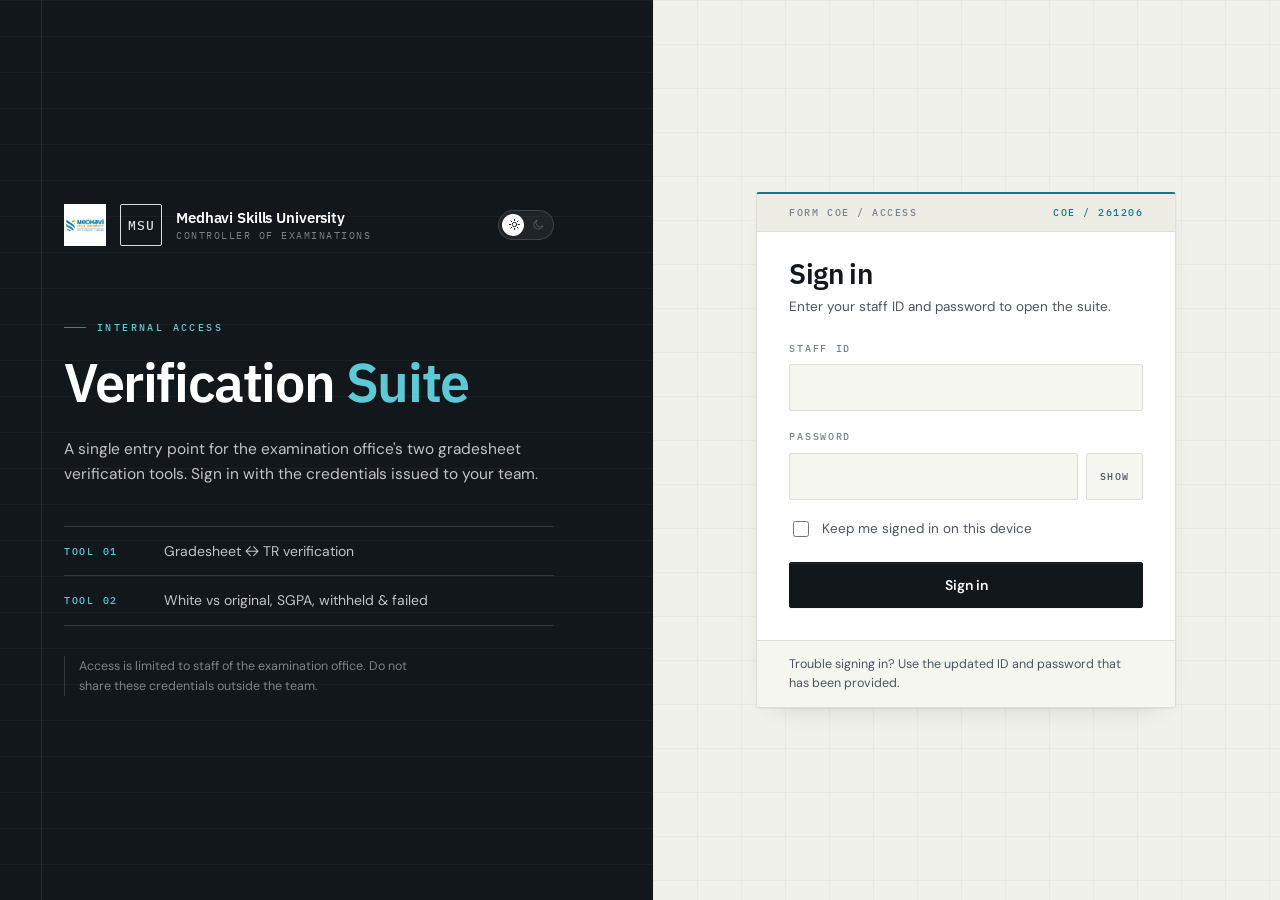
==== commit ad8dfc72: "Add files via upload" ====
--- a/index.html
+++ b/index.html
@@ -25,7 +25,7 @@
 
 <link rel="preconnect" href="https://fonts.googleapis.com">
 <link rel="preconnect" href="https://fonts.gstatic.com" crossorigin>
-<link href="https://fonts.googleapis.com/css2?family=IBM+Plex+Mono:wght@400;500&family=Manrope:wght@400;500;600;700&family=Newsreader:ital,opsz,wght@0,6..72,400;0,6..72,500;1,6..72,400;1,6..72,500&display=swap" rel="stylesheet">
+<link href="https://fonts.googleapis.com/css2?family=DM+Sans:wght@400;500;600;700&family=IBM+Plex+Mono:wght@400;500;600&family=IBM+Plex+Sans:wght@400;500;600;700&display=swap" rel="stylesheet">
 <link rel="stylesheet" href="style.css">
 </head>
 
@@ -147,11 +147,20 @@
         Trouble signing in? Use the updated ID and password that has been provided.
       </p>
 
-      <!-- success stamp -->
+      <!-- authentication confirmation state (id, class and .is-on hook unchanged) -->
       <div class="stamp" id="stamp" aria-hidden="true">
         <div class="stamp__ink">
-          <span class="stamp__line">Access</span>
-          <span class="stamp__word">Granted</span>
+          <span class="stamp__sigil" aria-hidden="true">
+            <svg viewBox="0 0 46 46" fill="none" xmlns="http://www.w3.org/2000/svg">
+              <circle cx="23" cy="23" r="21" stroke="currentColor" stroke-width="1" opacity=".18"/>
+              <circle class="stamp__ring" cx="23" cy="23" r="21" stroke="currentColor" stroke-width="1.25"
+                      stroke-linecap="round" transform="rotate(-90 23 23)"/>
+              <path class="stamp__tick" d="M15 23.4 L20.6 29 L31 18.6" stroke="currentColor"
+                    stroke-width="1.6" stroke-linecap="square" stroke-linejoin="miter"/>
+            </svg>
+          </span>
+          <span class="stamp__word">Authenticated</span>
+          <span class="stamp__line">Verification complete</span>
           <span class="stamp__meta" data-stamp-time></span>
         </div>
       </div>
--- a/style.css
+++ b/style.css
@@ -1,19 +1,21 @@
 /* ============================================================
    VERIFICATION SUITE — stylesheet
+   Controller of Examinations · internal records system
+
    1.  Theme tokens (light + dark)
    2.  Base + utilities
    3.  Brandmark
    4.  Theme toggle
    5.  Buttons + form controls
    6.  Boot gate
-   7.  Sign-in screen (slip + stamp)
+   7.  Sign-in screen (slip + authentication confirmation)
    8.  Portal header + navigation
-   9.  Hero + specimen
-   10. Sections + tool cards
+   9.  Hero + specimen record
+   10. Sections + tool modules
    11. Workflow steps
    12. About + notice
    13. Footer
-   14. Motion + responsive
+   14. Motion, reveals + responsive
    ============================================================ */
 
 /* ---------- 1. Theme tokens ---------- */
@@ -23,33 +25,36 @@
   /* surfaces */
   --paper:      #F1F1EC;   /* page */
   --surface:    #FFFFFF;   /* card */
-  --surface-2:  #F7F7F3;   /* quiet fill inside a card */
+  --surface-2:  #F6F6F1;   /* quiet fill / banded rows */
+  --surface-3:  #EDEDE6;   /* form bands */
 
   /* text */
-  --ink:        #14191F;
-  --ink-soft:   #4E5A66;
-  --ink-faint:  #79838F;
+  --ink:        #12171C;
+  --ink-soft:   #4B5560;
+  --ink-faint:  #78838E;
 
   /* lines */
   --rule:        #DEDED7;
   --rule-soft:   #E9E9E2;
-  --rule-strong: #C6C6BC;
+  --rule-strong: #C3C3B8;
 
   /* accents */
-  --seal:       #0E7C87;   /* institutional accent: turquoise — marks, rules, focus */
+  --seal:       #0E7C87;   /* institutional accent: turquoise */
+  --seal-deep:  #0A5B64;
   --seal-tint:  rgba(14,124,135,.09);
-  --verify:     #2F6B4F;   /* matched */
-  --flag:       #B0402F;   /* mismatched */
-  --flag-tint:  rgba(176,64,47,.07);
+  --verify:     #2E6B4F;   /* matched */
+  --flag:       #AE3E2D;   /* mismatched */
+  --flag-tint:  rgba(174,62,45,.07);
   --flag-ink:   #7D2C1F;
 
-  /* dark slab: sign-in panel, primary tool card */
-  --slab:         #14191F;
+  /* dark slab: sign-in panel, primary tool module */
+  --slab:         #12171C;
+  --slab-2:       rgba(255,255,255,.035);
   --on-slab:      #FFFFFF;
   --on-slab-soft: rgba(255,255,255,.74);
   --on-slab-faint:rgba(255,255,255,.46);
   --slab-rule:    rgba(255,255,255,.14);
-  --slab-accent:  #7FC7E8;   /* sky blue, for use on the dark slab */
+  --slab-accent:  #5CC9D4;   /* teal, tuned for the dark slab */
 
   /* primary button */
   --primary-bg:       var(--slab);
@@ -57,67 +62,72 @@
   --primary-fg:       #FFFFFF;
 
   /* chrome */
-  --header-bg: rgba(241,241,236,.86);
-  --overlay:   rgba(255,255,255,.92);
-  --grid-line: rgba(20,25,31,.045);
-
-  --shadow-sm:   0 1px 2px rgba(20,25,31,.05);
-  --shadow:      0 1px 2px rgba(20,25,31,.05), 0 14px 34px -20px rgba(20,25,31,.30);
-  --shadow-lift: 0 2px 5px rgba(20,25,31,.06), 0 26px 54px -26px rgba(20,25,31,.34);
+  --header-bg: rgba(241,241,236,.88);
+  --overlay:   rgba(255,255,255,.94);
+  --grid-line: rgba(18,23,28,.04);
+
+  --shadow-sm:   0 1px 1px rgba(18,23,28,.04);
+  --shadow:      0 1px 2px rgba(18,23,28,.05), 0 12px 28px -22px rgba(18,23,28,.30);
+  --shadow-lift: 0 1px 3px rgba(18,23,28,.06), 0 22px 44px -28px rgba(18,23,28,.34);
 
   /* type */
-  --font-display: "Newsreader", Georgia, "Times New Roman", serif;
-  --font-body:    "Manrope", system-ui, -apple-system, "Segoe UI", Arial, sans-serif;
+  --font-display: "IBM Plex Sans", system-ui, -apple-system, "Segoe UI", Arial, sans-serif;
+  --font-body:    "DM Sans", system-ui, -apple-system, "Segoe UI", Arial, sans-serif;
   --font-mono:    "IBM Plex Mono", ui-monospace, "SFMono-Regular", Menlo, Consolas, monospace;
 
   /* metrics */
-  --wrap: 1180px;
+  --wrap: 1200px;
   --gutter: clamp(20px, 5vw, 56px);
-  --radius: 4px;
-  --radius-lg: 6px;
+  --radius: 2px;
+  --radius-lg: 3px;
+  --rail: 74px;
   --ease: cubic-bezier(.22,.61,.36,1);
+  --ease-draw: cubic-bezier(.4,0,.2,1);
 }
 
 [data-theme="dark"]{
   color-scheme: dark;
 
-  --paper:      #0B0F14;
-  --surface:    #121820;
-  --surface-2:  #18212B;
-
-  --ink:        #F3F5F7;
-  --ink-soft:   #9AA6B2;
-  --ink-faint:  #77838F;
+  --paper:      #0A0E12;
+  --surface:    #11161C;
+  --surface-2:  #161D25;
+  --surface-3:  #1A222B;
+
+  --ink:        #F2F4F6;
+  --ink-soft:   #9AA5B0;
+  --ink-faint:  #76818C;
 
   --rule:        rgba(255,255,255,.10);
-  --rule-soft:   rgba(255,255,255,.06);
+  --rule-soft:   rgba(255,255,255,.055);
   --rule-strong: rgba(255,255,255,.20);
 
   --seal:       #45C6D2;
+  --seal-deep:  #7BDCE5;
   --seal-tint:  rgba(69,198,210,.14);
   --verify:     #5FBF92;
   --flag:       #E0796A;
   --flag-tint:  rgba(224,121,106,.10);
   --flag-ink:   #F0A99D;
 
-  --slab:         #18212B;
-  --on-slab:      #F3F5F7;
-  --on-slab-soft: rgba(243,245,247,.72);
-  --on-slab-faint:rgba(243,245,247,.46);
+  --slab:         #1A222C;
+  --slab-2:       rgba(255,255,255,.04);
+  --on-slab:      #F2F4F6;
+  --on-slab-soft: rgba(242,244,246,.72);
+  --on-slab-faint:rgba(242,244,246,.46);
   --slab-rule:    rgba(255,255,255,.12);
-  --slab-accent:  #8FD3F0;
-
-  --primary-bg:       #F3F5F7;
+  --slab-accent:  #5FD3DE;
+
+  --primary-bg:       #F2F4F6;
   --primary-bg-hover: #FFFFFF;
-  --primary-fg:       #0B0F14;
-
-  --header-bg: rgba(11,15,20,.84);
-  --overlay:   rgba(11,15,20,.92);
-  --grid-line: rgba(255,255,255,.04);
+  --primary-fg:       #0A0E12;
+
+  --header-bg: rgba(10,14,18,.86);
+  --overlay:   rgba(10,14,18,.94);
+  --grid-line: rgba(255,255,255,.035);
 
   --shadow-sm:   0 1px 2px rgba(0,0,0,.44);
-  --shadow:      0 1px 2px rgba(0,0,0,.44), 0 18px 40px -24px rgba(0,0,0,.8);
-  --shadow-lift: 0 2px 6px rgba(0,0,0,.48), 0 30px 60px -28px rgba(0,0,0,.9);
+  --shadow:      0 1px 2px rgba(0,0,0,.44), 0 16px 36px -26px rgba(0,0,0,.85);
+  --shadow-lift: 0 2px 6px rgba(0,0,0,.48), 0 26px 54px -30px rgba(0,0,0,.9);
 }
 
 /* short cross-fade only while the theme is being switched */
@@ -129,6 +139,7 @@
               border-color .26s var(--ease),
               color .26s var(--ease),
               fill .26s var(--ease),
+              stroke .26s var(--ease),
               box-shadow .26s var(--ease) !important;
 }
 
@@ -138,7 +149,7 @@
 html{ -webkit-text-size-adjust:100%; scroll-behavior:smooth; }
 
 /* keep sticky-header height clear of anchored sections */
-section[id]{ scroll-margin-top:92px; }
+section[id]{ scroll-margin-top:88px; }
 
 body{
   margin:0;
@@ -146,7 +157,7 @@
   color:var(--ink);
   font-family:var(--font-body);
   font-size:16px;
-  line-height:1.62;
+  line-height:1.6;
   overflow-x:hidden;
   -webkit-font-smoothing:antialiased;
   text-rendering:optimizeLegibility;
@@ -158,9 +169,9 @@
 
 h1,h2,h3{
   font-family:var(--font-display);
-  font-weight:500;
-  line-height:1.1;
-  letter-spacing:-.014em;
+  font-weight:600;
+  line-height:1.14;
+  letter-spacing:-.017em;
   margin:0;
 }
 p{ margin:0; }
@@ -171,7 +182,7 @@
 :focus-visible{
   outline:2px solid var(--seal);
   outline-offset:3px;
-  border-radius:2px;
+  border-radius:1px;
 }
 
 .wrap{
@@ -181,27 +192,37 @@
   padding-inline:var(--gutter);
 }
 
-/* section label: 01 / Overview */
+/* ruled section label: 01 — Overview ————— */
 .eyebrow{
-  font-family:var(--font-mono);
-  font-size:11px;
-  font-weight:500;
-  letter-spacing:.18em;
+  display:flex;
+  align-items:center;
+  gap:10px;
+  margin-bottom:20px;
+  font-family:var(--font-mono);
+  font-size:10.5px;
+  font-weight:500;
+  letter-spacing:.2em;
   text-transform:uppercase;
   color:var(--ink-faint);
-  display:flex;
+}
+.eyebrow span{
+  display:inline-flex;
   align-items:center;
-  gap:9px;
-  margin-bottom:22px;
-}
-.eyebrow span{ color:var(--seal); }
-.eyebrow span::after{ content:" /"; color:var(--rule-strong); }
+  gap:10px;
+  color:var(--seal);
+}
+.eyebrow span::after{
+  content:"";
+  display:block;
+  width:16px;
+  height:1px;
+  background:var(--rule-strong);
+}
 .eyebrow::after{
   content:"";
   flex:1;
   height:1px;
-  background:linear-gradient(to right, var(--rule-strong), transparent);
-  max-width:120px;
+  background:var(--rule);
 }
 
 /* ---------- 3. Brandmark ---------- */
@@ -213,7 +234,7 @@
 }
 .brandmark__img{
   width:auto;
-  height:44px;
+  height:42px;
   max-width:150px;
   object-fit:contain;
   display:block;
@@ -221,25 +242,27 @@
 .brandmark__fallback{
   display:grid;
   place-items:center;
-  width:44px; height:44px;
+  width:42px; height:42px;
   border:1px solid currentColor;
-  border-radius:3px;
-  font-family:var(--font-mono);
-  font-size:13px;
+  border-radius:var(--radius);
+  font-family:var(--font-mono);
+  font-size:12.5px;
+  font-weight:500;
   letter-spacing:.08em;
-  opacity:.9;
-}
-.brandmark__text{ display:flex; flex-direction:column; line-height:1.28; }
+  opacity:.85;
+}
+.brandmark__text{ display:flex; flex-direction:column; gap:3px; line-height:1.2; }
 .brandmark__text strong{
-  font-family:var(--font-body);
+  font-family:var(--font-display);
   font-size:15px;
-  font-weight:700;
-  letter-spacing:-.012em;
+  font-weight:600;
+  letter-spacing:-.008em;
 }
 .brandmark__text span{
   font-family:var(--font-mono);
-  font-size:10px;
-  letter-spacing:.13em;
+  font-size:9.5px;
+  font-weight:400;
+  letter-spacing:.16em;
   text-transform:uppercase;
   color:var(--ink-faint);
 }
@@ -268,7 +291,7 @@
   display:flex;
   align-items:center;
   justify-content:space-between;
-  width:58px;
+  width:56px;
   height:30px;
   padding:0 7px;
   border:1px solid var(--tt-bd);
@@ -287,7 +310,7 @@
   transform:translateX(0);
   transition:transform .3s var(--ease), background-color .22s var(--ease);
 }
-[data-theme="dark"] .theme-toggle__thumb{ transform:translateX(26px); }
+[data-theme="dark"] .theme-toggle__thumb{ transform:translateX(24px); }
 .theme-toggle__icon{
   position:relative;
   z-index:1;
@@ -298,8 +321,8 @@
   transition:color .26s var(--ease), opacity .26s var(--ease);
 }
 .theme-toggle__icon--sun{ color:var(--tt-icon-on); opacity:1; }
-.theme-toggle__icon--moon{ opacity:.6; }
-[data-theme="dark"] .theme-toggle__icon--sun{ color:var(--tt-icon); opacity:.6; }
+.theme-toggle__icon--moon{ opacity:.55; }
+[data-theme="dark"] .theme-toggle__icon--sun{ color:var(--tt-icon); opacity:.55; }
 [data-theme="dark"] .theme-toggle__icon--moon{ color:var(--tt-icon-on); opacity:1; }
 
 /* toggle sitting on the dark sign-in slab */
@@ -323,54 +346,50 @@
   justify-content:center;
   gap:10px;
   min-height:46px;
-  padding:0 22px;
+  padding:0 20px;
   border:1px solid var(--btn-bd);
   border-radius:var(--radius);
   background:var(--btn-bg);
   color:var(--btn-fg);
   font-family:var(--font-body);
-  font-size:14.5px;
+  font-size:14px;
   font-weight:600;
-  letter-spacing:-.005em;
+  letter-spacing:.004em;
   text-decoration:none;
   cursor:pointer;
-  transition:background-color .22s var(--ease), color .22s var(--ease),
-             border-color .22s var(--ease), transform .18s var(--ease),
-             box-shadow .22s var(--ease);
+  transition:background-color .2s var(--ease), color .2s var(--ease),
+             border-color .2s var(--ease), box-shadow .2s var(--ease);
 }
 .btn span[aria-hidden="true"]{
   display:inline-block;
   transition:transform .24s var(--ease);
 }
-.btn:hover{ transform:translateY(-1px); }
-.btn:hover span[aria-hidden="true"]{ transform:translateX(4px); }
-.btn:active{ transform:translateY(0); }
+.btn:hover span[aria-hidden="true"]{ transform:translateX(3px); }
 
 .btn--primary{
   --btn-bg:var(--primary-bg);
   --btn-fg:var(--primary-fg);
   --btn-bd:var(--primary-bg);
-  box-shadow:var(--shadow-sm);
+  box-shadow:inset 0 1px 0 rgba(255,255,255,.08), var(--shadow-sm);
 }
 .btn--primary:hover{
   --btn-bg:var(--primary-bg-hover);
   --btn-bd:var(--primary-bg-hover);
-  box-shadow:var(--shadow);
 }
 
 .btn--quiet{ --btn-bg:transparent; --btn-fg:var(--ink); --btn-bd:var(--rule-strong); }
-.btn--quiet:hover{ --btn-bd:var(--ink); --btn-bg:var(--seal-tint); }
+.btn--quiet:hover{ --btn-bd:var(--seal); --btn-fg:var(--seal); --btn-bg:var(--seal-tint); }
 
 .btn--ghost{
   --btn-bd:var(--rule);
   --btn-bg:var(--surface);
 }
-.btn--ghost:hover{ --btn-bd:var(--ink); }
-
-.btn--sm{ min-height:36px; padding:0 14px; font-size:13px; }
+.btn--ghost:hover{ --btn-bd:var(--rule-strong); }
+
+.btn--sm{ min-height:34px; padding:0 13px; font-size:12.5px; }
 .btn--block{ width:100%; }
 .btn[disabled],
-.btn[aria-disabled="true"]{ opacity:.5; pointer-events:none; }
+.btn[aria-disabled="true"]{ opacity:.48; pointer-events:none; }
 
 .btn.is-busy{ cursor:progress; }
 .btn.is-busy .btn__label{ opacity:.72; }
@@ -386,12 +405,13 @@
   animation:spin 700ms linear infinite;
 }
 
-.field{ margin-bottom:20px; }
+.field{ margin-bottom:18px; }
 .field label{
   display:block;
   font-family:var(--font-mono);
-  font-size:10px;
-  letter-spacing:.16em;
+  font-size:9.5px;
+  font-weight:500;
+  letter-spacing:.18em;
   text-transform:uppercase;
   color:var(--ink-faint);
   margin-bottom:8px;
@@ -399,14 +419,16 @@
 .field input[type="text"],
 .field input[type="password"]{
   width:100%;
-  padding:10px 12px;
+  padding:12px 13px;
   border:1px solid var(--rule);
   border-radius:var(--radius);
   background:var(--surface-2);
   font-family:var(--font-body);
-  font-size:16.5px;
-  font-weight:500;
+  font-size:16px;
+  font-weight:500;
+  letter-spacing:.006em;
   color:var(--ink);
+  caret-color:var(--seal);
   transition:border-color .2s var(--ease), box-shadow .2s var(--ease),
              background-color .2s var(--ease);
 }
@@ -418,24 +440,28 @@
   border-color:var(--seal);
   box-shadow:0 0 0 3px var(--seal-tint);
 }
-.field__row{ display:flex; align-items:center; gap:8px; }
+.field__row{ display:flex; align-items:stretch; gap:8px; }
 .field__row input{ flex:1; min-width:0; }
 
 .reveal-btn{
   flex:none;
+  display:grid;
+  place-items:center;
   border:1px solid var(--rule);
   border-radius:var(--radius);
-  background:var(--surface);
-  padding:10px 10px;
-  font-family:var(--font-mono);
-  font-size:10.5px;
-  letter-spacing:.1em;
+  background:var(--surface-2);
+  padding:0 13px;
+  font-family:var(--font-mono);
+  font-size:10px;
+  font-weight:500;
+  letter-spacing:.14em;
   text-transform:uppercase;
   color:var(--ink-soft);
   cursor:pointer;
-  transition:color .2s var(--ease), border-color .2s var(--ease);
-}
-.reveal-btn:hover{ color:var(--seal); border-color:var(--seal); }
+  transition:color .2s var(--ease), border-color .2s var(--ease),
+             background-color .2s var(--ease);
+}
+.reveal-btn:hover{ color:var(--seal); border-color:var(--seal); background:var(--surface); }
 
 .check{
   display:flex;
@@ -443,27 +469,38 @@
   gap:10px;
   font-size:13.5px;
   color:var(--ink-soft);
-  margin:4px 0 22px;
+  margin:2px 0 22px;
   cursor:pointer;
 }
 .check input{ width:16px; height:16px; accent-color:var(--seal); }
 
 .form__error{
-  border:1px solid var(--flag);
-  border-left-width:3px;
+  position:relative;
+  border:1px solid var(--rule);
+  border-left:2px solid var(--flag);
   border-radius:var(--radius);
   background:var(--flag-tint);
-  padding:10px 14px;
+  padding:11px 14px;
   margin-bottom:18px;
+  font-size:13px;
+  line-height:1.5;
+  color:var(--flag-ink);
+}
+.form__error strong{
+  display:block;
+  font-family:var(--font-display);
+  font-weight:600;
   font-size:13.5px;
-  color:var(--flag-ink);
-}
-.form__error strong{ display:block; font-weight:700; }
+  letter-spacing:-.005em;
+  margin-bottom:1px;
+}
 .form__error.is-info{
-  border-color:var(--rule-strong);
+  border-color:var(--rule);
+  border-left-color:var(--seal);
   background:var(--surface-2);
   color:var(--ink-soft);
 }
+.form__error.is-info strong{ color:var(--ink); }
 
 /* ---------- 6. Boot gate ---------- */
 .boot{
@@ -472,13 +509,13 @@
   display:grid;
   place-content:center;
   justify-items:center;
-  gap:16px;
+  gap:18px;
   background:var(--paper);
   z-index:80;
 }
 .boot[hidden]{ display:none; }
 .boot__mark{
-  width:26px; height:26px;
+  width:24px; height:24px;
   border:1px solid var(--rule-strong);
   border-top-color:var(--seal);
   border-radius:50%;
@@ -486,8 +523,8 @@
 }
 .boot__text{
   font-family:var(--font-mono);
-  font-size:11px;
-  letter-spacing:.18em;
+  font-size:10px;
+  letter-spacing:.24em;
   text-transform:uppercase;
   color:var(--ink-faint);
 }
@@ -498,40 +535,39 @@
   min-height:100vh;
   min-height:100dvh;
   display:grid;
-  grid-template-columns:1.05fr .95fr;
+  grid-template-columns:1.02fr .98fr;
 }
 .auth[hidden]{ display:none; }
 
 .auth__brand{
   background:var(--slab);
   color:var(--on-slab);
-  padding:clamp(36px,5vw,72px);
+  padding:clamp(34px,5vw,72px);
   display:flex;
   align-items:center;
   position:relative;
   overflow:hidden;
 }
-/* faint ruled-ledger texture */
+/* ruled-ledger texture */
 .auth__brand::after{
   content:"";
   position:absolute;
   inset:0;
   background-image:repeating-linear-gradient(
-    to bottom, rgba(255,255,255,.045) 0 1px, transparent 1px 34px);
+    to bottom, rgba(255,255,255,.035) 0 1px, transparent 1px 36px);
   pointer-events:none;
 }
+/* ledger margin rule */
 .auth__brand::before{
   content:"";
   position:absolute;
-  right:-14%;
-  top:-18%;
-  width:58%;
-  aspect-ratio:1;
-  border:1px solid var(--slab-rule);
-  border-radius:50%;
+  top:0; bottom:0;
+  left:clamp(20px,3.2vw,46px);
+  width:1px;
+  background:rgba(255,255,255,.09);
   pointer-events:none;
 }
-.auth__brandInner{ position:relative; z-index:1; width:100%; max-width:480px; }
+.auth__brandInner{ position:relative; z-index:1; width:100%; max-width:490px; }
 .auth__brand .brandmark__text span{ color:var(--on-slab-faint); }
 .auth__brand .brandmark__fallback{ color:var(--on-slab); }
 
@@ -543,55 +579,72 @@
 }
 
 .auth__label{
-  margin-top:clamp(40px,6vw,72px);
-  font-family:var(--font-mono);
-  font-size:10.5px;
-  letter-spacing:.2em;
+  display:flex;
+  align-items:center;
+  gap:11px;
+  margin-top:clamp(40px,6vw,74px);
+  font-family:var(--font-mono);
+  font-size:10px;
+  font-weight:500;
+  letter-spacing:.24em;
   text-transform:uppercase;
   color:var(--slab-accent);
 }
+.auth__label::before{
+  content:"";
+  width:22px;
+  height:1px;
+  background:var(--slab-accent);
+  opacity:.6;
+}
 .auth__title{
-  font-size:clamp(38px,4.6vw,58px);
-  margin:14px 0 20px;
-  letter-spacing:-.024em;
+  font-size:clamp(36px,4.4vw,54px);
+  font-weight:600;
+  letter-spacing:-.026em;
+  padding-bottom:.06em;
+  margin:16px 0 20px;
 }
 .auth__title em{
-  font-style:italic;
-  font-weight:400;
+  font-style:normal;
+  font-weight:600;
   color:var(--slab-accent);
 }
 .auth__lede{
   font-size:15.5px;
+  line-height:1.66;
   color:var(--on-slab-soft);
-  max-width:42ch;
+  max-width:44ch;
 }
 .auth__facts{
-  margin:40px 0 0;
+  margin:38px 0 0;
   border-top:1px solid var(--slab-rule);
 }
 .auth__facts > div{
   display:grid;
-  grid-template-columns:88px 1fr;
-  gap:16px;
-  padding:14px 0;
+  grid-template-columns:82px 1fr;
+  gap:18px;
+  padding:13px 0;
   border-bottom:1px solid var(--slab-rule);
 }
 .auth__facts dt{
   font-family:var(--font-mono);
-  font-size:10px;
-  letter-spacing:.15em;
+  font-size:9.5px;
+  font-weight:500;
+  letter-spacing:.18em;
   text-transform:uppercase;
   color:var(--slab-accent);
-  padding-top:3px;
+  padding-top:4px;
 }
 .auth__facts dd{ margin:0; font-size:14px; color:var(--on-slab-soft); }
 
 .auth__note{
-  margin-top:32px;
+  margin-top:30px;
+  padding-left:14px;
+  border-left:1px solid var(--slab-rule);
   font-size:12.5px;
-  line-height:1.65;
+  line-height:1.62;
   color:var(--on-slab-faint);
-  max-width:44ch;
+  max-width:46ch;
 }
 
 .auth__panel{
@@ -608,122 +661,179 @@
   background-image:
     linear-gradient(to right, var(--grid-line) 1px, transparent 1px),
     linear-gradient(to bottom, var(--grid-line) 1px, transparent 1px);
-  background-size:46px 46px;
+  background-size:44px 44px;
   pointer-events:none;
 }
 
-/* the sign-in slip */
+/* the sign-in slip — a form document, not a floating card */
 .slip{
+  --slip-pad: clamp(22px,3vw,32px);
   position:relative;
   z-index:1;
+  overflow:hidden;
   width:100%;
-  max-width:412px;
+  max-width:420px;
   background:var(--surface);
   border:1px solid var(--rule);
-  border-top:3px solid var(--seal);
+  border-top:2px solid var(--seal);
   border-radius:var(--radius-lg);
-  padding:clamp(26px,3.4vw,38px);
+  padding:0 var(--slip-pad) 0;
   box-shadow:var(--shadow);
 }
 .slip.is-shaking{ animation:shake .42s var(--ease); }
 @keyframes shake{
   0%,100%{ transform:translateX(0); }
-  18%{ transform:translateX(-7px); }
-  38%{ transform:translateX(6px); }
-  60%{ transform:translateX(-4px); }
+  18%{ transform:translateX(-6px); }
+  38%{ transform:translateX(5px); }
+  60%{ transform:translateX(-3px); }
   82%{ transform:translateX(2px); }
 }
 
+/* full-bleed form band */
 .slip__head{
   display:flex;
   justify-content:space-between;
   align-items:baseline;
   gap:12px;
-  padding-bottom:14px;
+  margin-inline:calc(var(--slip-pad) * -1);
+  padding:11px var(--slip-pad);
+  background:var(--surface-3);
   border-bottom:1px solid var(--rule);
   font-family:var(--font-mono);
-  font-size:10px;
-  letter-spacing:.14em;
+  font-size:9.5px;
+  font-weight:500;
+  letter-spacing:.16em;
   text-transform:uppercase;
   color:var(--ink-faint);
 }
 .slip__serial{ color:var(--seal); }
 
-.slip__title{ font-size:31px; margin:26px 0 8px; letter-spacing:-.02em; }
-.slip__sub{ font-size:14px; color:var(--ink-soft); margin-bottom:28px; }
+.slip__title{
+  font-size:28px;
+  font-weight:600;
+  letter-spacing:-.022em;
+  margin:26px 0 6px;
+}
+.slip__sub{ font-size:13.5px; color:var(--ink-soft); margin-bottom:24px; }
 
 .slip__foot{
-  margin-top:22px;
-  padding-top:16px;
+  margin-inline:calc(var(--slip-pad) * -1);
+  margin-top:var(--slip-pad);
+  padding:14px var(--slip-pad);
+  background:var(--surface-2);
   border-top:1px solid var(--rule);
-  font-family:"Times New Roman", Times, serif;
-  font-size:13.5px;
-  line-height:1.5;
+  font-family:var(--font-body);
+  font-size:12.5px;
+  line-height:1.55;
   color:var(--ink-soft);
 }
 
-/* success stamp */
+/* --- authentication confirmation state (replaces the old stamp) --- */
 .stamp{
   position:absolute;
   inset:0;
+  z-index:3;
   display:grid;
   place-items:center;
-  background:var(--overlay);
-  border-radius:var(--radius-lg);
+  padding:26px;
+  background:var(--surface);
   opacity:0;
   visibility:hidden;
-  transition:opacity .2s var(--ease), visibility .2s;
+  transition:opacity .22s var(--ease), visibility .22s;
 }
 .stamp.is-on{ opacity:1; visibility:visible; }
+
+/* top accent rule + bottom session-init rule */
+.stamp::before,
+.stamp::after{
+  content:"";
+  position:absolute;
+  left:0; right:0;
+  height:2px;
+  background:var(--seal);
+  transform:scaleX(0);
+  transform-origin:left;
+}
+.stamp::before{ top:0; }
+.stamp::after{ bottom:0; opacity:.3; }
+.stamp.is-on::before{ animation:vsRule .38s var(--ease) .04s both; }
+.stamp.is-on::after{ animation:vsRule .68s var(--ease-draw) .1s both; }
+
 .stamp__ink{
-  border:2px solid var(--seal);
-  outline:1px solid var(--seal);
-  outline-offset:4px;
+  display:flex;
+  flex-direction:column;
+  align-items:center;
+  text-align:center;
+}
+
+/* minimal verification indicator */
+.stamp__sigil{
+  order:1;
+  display:block;
+  width:44px;
+  height:44px;
+  margin-bottom:18px;
   color:var(--seal);
-  padding:16px 26px;
-  text-align:center;
-  transform:rotate(-7deg) scale(1.5);
+}
+.stamp__sigil svg{ display:block; width:100%; height:100%; }
+.stamp__ring{
+  stroke-dasharray:132;
+  stroke-dashoffset:132;
+}
+.stamp__tick{
+  stroke-dasharray:24;
+  stroke-dashoffset:24;
+}
+.stamp.is-on .stamp__ring{ animation:vsDraw .42s var(--ease-draw) .06s both; }
+.stamp.is-on .stamp__tick{ animation:vsDraw .26s var(--ease-draw) .28s both; }
+@keyframes vsDraw{ to{ stroke-dashoffset:0; } }
+
+/* primary status */
+.stamp__word{
+  order:2;
+  font-family:var(--font-display);
+  font-size:19px;
+  font-weight:600;
+  line-height:1.1;
+  letter-spacing:.15em;
+  text-transform:uppercase;
+  color:var(--ink);
   opacity:0;
-  mix-blend-mode:multiply;
-}
-[data-theme="dark"] .stamp__ink{ mix-blend-mode:normal; }
-.stamp.is-on .stamp__ink{
-  animation:stampIn .42s var(--ease) forwards;
-}
-@keyframes stampIn{
-  0%{ transform:rotate(-7deg) scale(1.5); opacity:0; }
-  60%{ transform:rotate(-7deg) scale(.96); opacity:.92; }
-  100%{ transform:rotate(-7deg) scale(1); opacity:.9; }
-}
+}
+/* supporting technical status */
 .stamp__line{
-  display:block;
-  font-family:var(--font-mono);
-  font-size:11px;
-  letter-spacing:.3em;
+  order:3;
+  margin-top:11px;
+  font-family:var(--font-mono);
+  font-size:9.5px;
+  font-weight:500;
+  letter-spacing:.24em;
   text-transform:uppercase;
-}
-.stamp__word{
-  display:block;
-  font-family:var(--font-display);
-  font-size:34px;
-  line-height:1.05;
-  letter-spacing:.02em;
-  text-transform:uppercase;
-}
+  color:var(--seal);
+  opacity:0;
+}
+/* system metadata */
 .stamp__meta{
-  display:block;
+  order:4;
+  min-width:200px;
+  max-width:100%;
+  margin-top:18px;
+  padding-top:12px;
+  border-top:1px solid var(--rule);
   font-family:var(--font-mono);
   font-size:9.5px;
   letter-spacing:.14em;
-  margin-top:6px;
-  opacity:.78;
-}
-
-/* fade between screens */
-.screen-out{ animation:fadeOut .32s var(--ease) forwards; }
-@keyframes fadeOut{ to{ opacity:0; } }
-.app.is-entering{ animation:fadeIn .5s var(--ease); }
-@keyframes fadeIn{ from{ opacity:0; transform:translateY(8px); } to{ opacity:1; transform:none; } }
+  color:var(--ink-faint);
+  opacity:0;
+}
+.stamp.is-on .stamp__word{ animation:vsRise .3s var(--ease) .28s both; }
+.stamp.is-on .stamp__line{ animation:vsFade .26s var(--ease) .4s both; }
+.stamp.is-on .stamp__meta{ animation:vsFade .26s var(--ease) .46s both; }
+
+/* screen transitions */
+.screen-out{ animation:vsScreenOut .3s var(--ease) forwards; }
+@keyframes vsScreenOut{ to{ opacity:0; transform:translateY(-6px); } }
+.app.is-entering{ animation:vsFade .45s var(--ease); }
 
 /* ---------- 8. Header ---------- */
 .app[hidden]{ display:none; }
@@ -733,66 +843,67 @@
   top:0;
   z-index:40;
   background:var(--header-bg);
-  backdrop-filter:saturate(1.4) blur(10px);
-  -webkit-backdrop-filter:saturate(1.4) blur(10px);
-  border-bottom:1px solid transparent;
+  backdrop-filter:saturate(1.4) blur(12px);
+  -webkit-backdrop-filter:saturate(1.4) blur(12px);
+  border-bottom:1px solid var(--rule-soft);
   transition:border-color .3s var(--ease), box-shadow .3s var(--ease),
              background-color .3s var(--ease);
 }
 .site-header.is-scrolled{
   border-bottom-color:var(--rule);
-  box-shadow:0 1px 0 var(--rule-soft), 0 10px 24px -22px rgba(0,0,0,.45);
+  box-shadow:0 10px 24px -24px rgba(0,0,0,.55);
 }
 .site-header__inner{
   display:flex;
   align-items:center;
-  gap:18px;
-  min-height:74px;
+  gap:20px;
+  min-height:72px;
   transition:min-height .28s var(--ease);
 }
 .site-header.is-scrolled .site-header__inner{ min-height:60px; }
 .site-header .brandmark{ margin-right:auto; }
-.site-header.is-scrolled .brandmark__img{ height:30px; }
 .site-header .brandmark__img{ transition:height .28s var(--ease); }
+.site-header.is-scrolled .brandmark__img{ height:29px; }
 
 .nav{ display:flex; gap:2px; }
 .nav__link{
   position:relative;
-  padding:9px 13px;
-  font-size:14px;
-  font-weight:500;
+  padding:10px 13px;
+  font-size:13.5px;
+  font-weight:500;
+  letter-spacing:.004em;
   color:var(--ink-soft);
   text-decoration:none;
-  border-radius:var(--radius);
-  transition:color .2s var(--ease), background-color .2s var(--ease);
+  transition:color .2s var(--ease);
 }
 .nav__link::after{
   content:"";
   position:absolute;
-  left:13px; right:13px; bottom:3px;
-  height:1.5px;
+  left:13px; right:13px; bottom:2px;
+  height:2px;
   background:var(--seal);
   transform:scaleX(0);
   transform-origin:left;
   transition:transform .3s var(--ease);
 }
 .nav__link:hover{ color:var(--ink); }
-.nav__link:hover::after{ transform:scaleX(.35); }
+.nav__link:hover::after{ transform:scaleX(.3); }
 .nav__link.is-active{ color:var(--ink); font-weight:600; }
 .nav__link.is-active::after{ transform:scaleX(1); }
 
-.site-header__user{ display:flex; align-items:center; gap:12px; }
+.site-header__user{ display:flex; align-items:center; gap:10px; }
 .userchip{
   display:inline-flex;
   align-items:center;
   gap:8px;
   font-family:var(--font-mono);
-  font-size:11.5px;
-  letter-spacing:.04em;
+  font-size:11px;
+  font-weight:500;
+  letter-spacing:.06em;
   color:var(--ink-soft);
-  padding:6px 12px;
+  padding:7px 11px;
   border:1px solid var(--rule);
-  border-radius:99px;
+  border-radius:var(--radius);
   background:var(--surface);
   white-space:nowrap;
   max-width:170px;
@@ -804,10 +915,11 @@
   text-overflow:ellipsis;
 }
 .userchip__dot{
+  flex:none;
   width:6px; height:6px;
   border-radius:50%;
   background:var(--verify);
-  box-shadow:0 0 0 3px color-mix(in srgb, var(--verify) 22%, transparent);
+  box-shadow:0 0 0 3px color-mix(in srgb, var(--verify) 20%, transparent);
 }
 
 .menu-btn{
@@ -827,7 +939,7 @@
 .menu-btn span::after{
   position:absolute;
   left:50%;
-  width:18px;
+  width:17px;
   height:1.5px;
   background:var(--ink);
   transform:translateX(-50%);
@@ -844,7 +956,7 @@
 .mobile-nav{
   display:none;
   flex-direction:column;
-  padding:8px var(--gutter) 22px;
+  padding:4px var(--gutter) 20px;
   border-top:1px solid var(--rule);
   background:var(--surface);
 }
@@ -852,7 +964,7 @@
   padding:14px 2px;
   border-bottom:1px solid var(--rule-soft);
   text-decoration:none;
-  font-size:16px;
+  font-size:15.5px;
   font-weight:500;
 }
 .mobile-nav__foot{
@@ -864,86 +976,98 @@
 }
 
 /* ---------- 9. Hero ---------- */
-.hero{ padding:clamp(52px,7.5vw,100px) 0 clamp(48px,6vw,84px); }
+.hero{ padding:clamp(44px,6vw,84px) 0 clamp(44px,6vw,78px); }
 .hero__grid{
   display:grid;
-  grid-template-columns:1.12fr .88fr;
-  gap:clamp(32px,5vw,72px);
+  grid-template-columns:1.1fr .9fr;
+  gap:clamp(30px,4.6vw,64px);
   align-items:start;
 }
 .hero__title{
-  font-size:clamp(38px,5.2vw,64px);
-  letter-spacing:-.028em;
-  margin-bottom:24px;
-}
-.hero__titleLine{ display:block; }
+  font-size:clamp(32px,4.1vw,49px);
+  font-weight:600;
+  line-height:1.12;
+  letter-spacing:-.026em;
+}
+.hero__titleLine{
+  display:block;
+  padding-bottom:.05em;
+}
 .hero__title em{
   display:block;
-  font-style:italic;
-  font-weight:400;
-  color:var(--seal);
+  font-style:normal;
+  font-weight:600;
+  color:var(--ink);
   position:relative;
   width:fit-content;
   max-width:100%;
-  padding-bottom:.08em;
+  padding-bottom:.1em;
 }
 .hero__title em::after{
   content:"";
   position:absolute;
   left:0; right:0; bottom:0;
-  height:1px;
+  height:2px;
   background:var(--seal);
-  opacity:.32;
+  transform-origin:left;
 }
 .hero__lede{
-  font-size:clamp(15.5px,1.2vw,17px);
+  margin-top:22px;
+  font-size:clamp(15.5px,1.15vw,16.5px);
+  line-height:1.66;
   color:var(--ink-soft);
-  max-width:56ch;
-}
-.hero__actions{ display:flex; flex-wrap:wrap; gap:12px; margin-top:32px; }
+  max-width:54ch;
+}
+.hero__actions{ display:flex; flex-wrap:wrap; gap:10px; margin-top:30px; }
 
 .hero__meta{
-  display:flex;
-  flex-wrap:wrap;
-  gap:0 clamp(24px,4vw,48px);
-  margin:40px 0 0;
-  padding-top:20px;
+  display:grid;
+  grid-template-columns:repeat(3, minmax(0,1fr));
+  margin:38px 0 0;
   border-top:1px solid var(--rule);
 }
+.hero__meta > div{
+  padding:15px 18px 0 0;
+  border-right:1px solid var(--rule);
+}
+.hero__meta > div:last-child{ border-right:0; padding-right:0; }
 .hero__meta dt{
   font-family:var(--font-mono);
   font-size:9.5px;
-  letter-spacing:.16em;
+  font-weight:500;
+  letter-spacing:.18em;
   text-transform:uppercase;
   color:var(--ink-faint);
 }
 .hero__meta dd{
-  margin:4px 0 0;
+  margin:6px 0 0;
   font-family:var(--font-mono);
   font-size:13px;
+  font-weight:500;
   color:var(--ink);
 }
 
-/* signature: specimen record */
+/* signature: the specimen comparison record */
 .specimen{
   position:relative;
   background:var(--surface);
   border:1px solid var(--rule);
-  border-top:3px solid var(--slab);
+  border-top:2px solid var(--seal);
   border-radius:var(--radius-lg);
   box-shadow:var(--shadow);
   overflow:hidden;
 }
-[data-theme="dark"] .specimen{ border-top-color:var(--seal); }
 .specimen__head{
   display:flex;
   justify-content:space-between;
   gap:12px;
-  padding:14px 20px;
+  padding:13px 18px;
+  background:var(--surface-3);
   border-bottom:1px solid var(--rule);
   font-family:var(--font-mono);
-  font-size:10px;
-  letter-spacing:.14em;
+  font-size:9.5px;
+  font-weight:500;
+  letter-spacing:.16em;
   text-transform:uppercase;
   color:var(--ink-soft);
 }
@@ -955,33 +1079,35 @@
   grid-template-columns:minmax(0,1.15fr) minmax(0,1fr) minmax(0,1fr) 20px;
   gap:10px;
   align-items:center;
-  padding:12px 20px;
+  padding:11px 18px;
 }
 .specimen__cols{
-  padding-block:9px;
+  padding-block:8px;
   background:var(--surface-2);
   border-bottom:1px solid var(--rule);
   font-family:var(--font-mono);
-  font-size:9px;
-  letter-spacing:.14em;
+  font-size:8.5px;
+  font-weight:500;
+  letter-spacing:.16em;
   text-transform:uppercase;
   color:var(--ink-faint);
 }
 .specimen__rows li{
+  position:relative;
   border-bottom:1px solid var(--rule-soft);
   font-size:13px;
-  position:relative;
-}
+  transition:background-color .2s var(--ease);
+}
+.specimen__rows li:hover{ background:var(--surface-2); }
 .specimen__rows li::before{
   content:"";
   position:absolute;
   left:0; top:0; bottom:0;
   width:2px;
   background:transparent;
-  transition:background-color .3s var(--ease);
 }
 .specimen__rows .bad::before{ background:var(--flag); }
-.specimen__field{ color:var(--ink-soft); font-weight:500; }
+.specimen__field{ color:var(--ink-soft); font-weight:500; font-size:12.5px; }
 .specimen__val{
   font-family:var(--font-mono);
   font-size:12px;
@@ -994,15 +1120,15 @@
   display:grid;
   place-items:center;
   width:18px; height:18px;
-  border-radius:50%;
+  border-radius:var(--radius);
   font-size:10px;
   line-height:1;
   opacity:0;
-  transform:scale(.6);
+  transform:scale(.7);
 }
 .specimen__rows .ok .specimen__mark{
   color:var(--verify);
-  background:color-mix(in srgb, var(--verify) 14%, transparent);
+  background:color-mix(in srgb, var(--verify) 13%, transparent);
 }
 .specimen__rows .bad .specimen__mark{
   color:var(--flag);
@@ -1010,128 +1136,164 @@
 }
 .specimen__rows .bad .specimen__val--b{ color:var(--flag); }
 
-/* marks stroke in once the panel is revealed */
-.specimen.is-in .specimen__mark{ animation:markIn .34s var(--ease) forwards; }
-.specimen.is-in .specimen__rows li:nth-child(1) .specimen__mark{ animation-delay:.16s; }
-.specimen.is-in .specimen__rows li:nth-child(2) .specimen__mark{ animation-delay:.26s; }
-.specimen.is-in .specimen__rows li:nth-child(3) .specimen__mark{ animation-delay:.36s; }
-.specimen.is-in .specimen__rows li:nth-child(4) .specimen__mark{ animation-delay:.46s; }
-.specimen.is-in .specimen__rows li:nth-child(5) .specimen__mark{ animation-delay:.56s; }
-.specimen.is-in .specimen__rows li:nth-child(6) .specimen__mark{ animation-delay:.66s; }
+/* marks stroke in once the record is revealed */
+.specimen.is-in .specimen__mark{ animation:markIn .32s var(--ease) forwards; }
+.specimen.is-in .specimen__rows li:nth-child(1) .specimen__mark{ animation-delay:.14s; }
+.specimen.is-in .specimen__rows li:nth-child(2) .specimen__mark{ animation-delay:.22s; }
+.specimen.is-in .specimen__rows li:nth-child(3) .specimen__mark{ animation-delay:.30s; }
+.specimen.is-in .specimen__rows li:nth-child(4) .specimen__mark{ animation-delay:.38s; }
+.specimen.is-in .specimen__rows li:nth-child(5) .specimen__mark{ animation-delay:.46s; }
+.specimen.is-in .specimen__rows li:nth-child(6) .specimen__mark{ animation-delay:.54s; }
 @keyframes markIn{
-  0%{ opacity:0; transform:scale(.6); }
-  70%{ opacity:1; transform:scale(1.12); }
+  0%{ opacity:0; transform:scale(.7); }
   100%{ opacity:1; transform:scale(1); }
 }
 
 .specimen__tally{
   display:flex;
-  gap:18px;
-  padding:12px 20px;
+  gap:16px;
+  padding:11px 18px;
   border-bottom:1px solid var(--rule-soft);
   font-family:var(--font-mono);
-  font-size:10.5px;
-  letter-spacing:.12em;
+  font-size:10px;
+  font-weight:500;
+  letter-spacing:.14em;
   text-transform:uppercase;
 }
+.specimen__tallyOk,
+.specimen__tallyBad{ display:inline-flex; align-items:center; gap:7px; }
+.specimen__tallyOk::before,
+.specimen__tallyBad::before{
+  content:"";
+  width:6px; height:6px;
+  border-radius:1px;
+}
 .specimen__tallyOk{ color:var(--verify); }
+.specimen__tallyOk::before{ background:var(--verify); }
 .specimen__tallyBad{ color:var(--flag); }
+.specimen__tallyBad::before{ background:var(--flag); }
+
 .specimen__foot{
-  padding:14px 20px;
-  font-size:12px;
+  padding:13px 18px;
+  font-size:11.5px;
   line-height:1.6;
   color:var(--ink-faint);
   background:var(--surface-2);
 }
 
-/* ---------- 10. Sections + tools ---------- */
-.section{ padding:clamp(56px,7vw,96px) 0; border-top:1px solid var(--rule); }
-.section__head{ max-width:62ch; margin-bottom:clamp(32px,4vw,54px); }
-.section__title{ font-size:clamp(28px,3.3vw,42px); letter-spacing:-.024em; }
-.section__title em{ font-style:italic; font-weight:400; color:var(--seal); }
-.section__lede{ margin-top:16px; color:var(--ink-soft); font-size:16px; }
+/* ---------- 10. Sections + tool modules ---------- */
+.section{ padding:clamp(52px,6.5vw,92px) 0; border-top:1px solid var(--rule); }
+.section__head{ max-width:64ch; margin-bottom:clamp(28px,3.6vw,48px); }
+.section__title{
+  font-size:clamp(26px,3vw,38px);
+  font-weight:600;
+  letter-spacing:-.022em;
+  padding-bottom:.04em;
+}
+.section__title em{ font-style:normal; font-weight:600; color:var(--seal); }
+.section__lede{ margin-top:14px; color:var(--ink-soft); font-size:15.5px; max-width:56ch; }
 
 .tools{
   display:grid;
-  grid-template-columns:1.06fr .94fr;
-  gap:clamp(20px,2.6vw,32px);
+  grid-template-columns:1.04fr .96fr;
+  gap:clamp(18px,2.2vw,28px);
   align-items:start;
 }
 
+/* each tool is a module of the system: index rail + record body */
 .tool{
+  --tool-accent:var(--seal);
+  --tool-stagger:0s;
   position:relative;
+  display:grid;
+  grid-template-columns:var(--rail) minmax(0,1fr);
   border-radius:var(--radius-lg);
-  padding:clamp(26px,3vw,40px);
   overflow:hidden;
-  transition:transform .3s var(--ease), box-shadow .3s var(--ease),
-             border-color .3s var(--ease);
-}
+  transition:box-shadow .3s var(--ease), border-color .3s var(--ease);
+}
+/* short accent tab over the index rail */
 .tool::before{
   content:"";
   position:absolute;
-  left:0; right:0; top:0;
+  left:0; top:0;
+  width:var(--rail);
   height:2px;
-  background:var(--seal);
-  transform:scaleX(0);
-  transform-origin:left;
-  transition:transform .45s var(--ease);
-}
-.tool:hover{ transform:translateY(-4px); }
-.tool:hover::before{ transform:scaleX(1); }
+  background:var(--tool-accent);
+  z-index:2;
+}
 
 .tool--primary{
   background:var(--slab);
   color:var(--on-slab);
   border:1px solid var(--slab);
-  box-shadow:0 20px 44px -30px rgba(0,0,0,.8);
-}
-.tool--primary::before{ background:var(--slab-accent); }
+  --tool-accent:var(--slab-accent);
+  box-shadow:0 20px 44px -32px rgba(0,0,0,.8);
+}
 .tool--primary:hover{ box-shadow:var(--shadow-lift); }
 
 .tool--secondary{
   background:var(--surface);
   border:1px solid var(--rule);
+  --tool-stagger:.12s;
   box-shadow:var(--shadow);
 }
 .tool--secondary:hover{ border-color:var(--rule-strong); box-shadow:var(--shadow-lift); }
 
 .tool__index{
-  font-family:var(--font-mono);
-  font-size:11px;
-  letter-spacing:.2em;
-  margin-bottom:20px;
-}
-.tool--primary .tool__index{ color:var(--slab-accent); }
-.tool--secondary .tool__index{ color:var(--seal); }
+  display:flex;
+  justify-content:center;
+  padding-top:clamp(24px,2.8vw,34px);
+  border-right:1px solid var(--rule);
+  background:var(--surface-3);
+  font-family:var(--font-mono);
+  font-size:15px;
+  font-weight:500;
+  letter-spacing:.1em;
+  color:var(--seal);
+}
+.tool--primary .tool__index{
+  border-right-color:var(--slab-rule);
+  background:var(--slab-2);
+  color:var(--slab-accent);
+}
+
+.tool__body{
+  padding:clamp(24px,2.8vw,34px) clamp(22px,2.6vw,32px) clamp(26px,3vw,36px);
+}
 
 .tool__kicker{
   font-family:var(--font-mono);
-  font-size:10px;
-  letter-spacing:.15em;
+  font-size:9.5px;
+  font-weight:500;
+  letter-spacing:.18em;
   text-transform:uppercase;
-  margin-bottom:12px;
+  color:var(--ink-faint);
 }
 .tool--primary .tool__kicker{ color:var(--on-slab-faint); }
-.tool--secondary .tool__kicker{ color:var(--ink-faint); }
-
-.tool__name{ font-size:clamp(24px,2.6vw,33px); margin-bottom:16px; letter-spacing:-.022em; }
-.tool__desc{ font-size:15px; max-width:52ch; }
+
+.tool__name{
+  font-size:clamp(22px,2.3vw,30px);
+  font-weight:600;
+  letter-spacing:-.02em;
+  margin:11px 0 14px;
+}
+.tool__desc{ font-size:14.5px; line-height:1.65; color:var(--ink-soft); max-width:50ch; }
 .tool--primary .tool__desc{ color:var(--on-slab-soft); }
-.tool--secondary .tool__desc{ color:var(--ink-soft); }
 
 .tool__badges{
   display:flex;
   flex-wrap:wrap;
-  gap:7px;
-  margin-top:22px;
+  gap:6px;
+  margin-top:20px;
 }
 .tool__badges li{
   font-family:var(--font-mono);
-  font-size:9.5px;
-  letter-spacing:.12em;
+  font-size:9px;
+  font-weight:500;
+  letter-spacing:.14em;
   text-transform:uppercase;
-  padding:5px 9px;
-  border-radius:3px;
+  padding:5px 8px;
+  border-radius:var(--radius);
   border:1px solid var(--rule);
   color:var(--ink-soft);
   background:var(--surface-2);
@@ -1139,47 +1301,55 @@
 .tool--primary .tool__badges li{
   border-color:var(--slab-rule);
   color:var(--on-slab-soft);
-  background:rgba(255,255,255,.05);
-}
-
-.tool__list{ margin:24px 0 32px; }
+  background:var(--slab-2);
+}
+
+.tool__list{ margin:24px 0 30px; }
 .tool__list li{
   position:relative;
-  padding:11px 0 11px 26px;
-  border-top:1px solid var(--slab-rule);
-  font-size:13.8px;
-  color:var(--on-slab-soft);
+  padding:11px 0 11px 24px;
+  border-top:1px solid var(--rule);
+  font-size:13.5px;
+  line-height:1.6;
+  color:var(--ink-soft);
 }
 .tool__list li::before{
-  content:"✓";
+  content:"";
   position:absolute;
-  left:0; top:11px;
-  font-size:11px;
-  color:var(--slab-accent);
-}
-
-.tool__modules{ margin:24px 0 32px; }
+  left:0; top:20px;
+  width:10px;
+  height:1px;
+  background:var(--seal);
+}
+.tool--primary .tool__list li{ border-top-color:var(--slab-rule); color:var(--on-slab-soft); }
+.tool--primary .tool__list li::before{ background:var(--slab-accent); }
+
+.tool__modules{ margin:24px 0 30px; }
 .tool__modules li{
   padding:14px 0;
   border-top:1px solid var(--rule);
-  transition:padding-left .25s var(--ease);
-}
-.tool__modules li:hover{ padding-left:6px; }
+}
 .tool__moduleName{
   display:block;
-  font-weight:700;
+  font-family:var(--font-display);
+  font-weight:600;
   font-size:14.5px;
-  letter-spacing:-.01em;
+  letter-spacing:-.008em;
   margin-bottom:4px;
 }
 .tool__moduleName::before{
-  content:"—";
-  color:var(--seal);
-  margin-right:8px;
+  content:"";
+  display:inline-block;
+  width:6px; height:6px;
+  margin-right:10px;
+  background:var(--seal);
+  border-radius:1px;
+  transform:translateY(-1px);
 }
 .tool__moduleText{
   display:block;
   font-size:13.5px;
+  line-height:1.6;
   color:var(--ink-soft);
 }
 
@@ -1190,8 +1360,8 @@
   --btn-bd:var(--on-slab);
 }
 .tool--primary .tool__cta:hover{
-  --btn-bg:#E9EBEE;
-  --btn-bd:#E9EBEE;
+  --btn-bg:#E7EAEC;
+  --btn-bd:#E7EAEC;
 }
 
 /* ---------- 11. Workflow ---------- */
@@ -1202,9 +1372,9 @@
   border-top:1px solid var(--rule);
 }
 .step{
-  padding:28px clamp(16px,2vw,28px) 10px 0;
+  position:relative;
+  padding:26px clamp(16px,2vw,28px) 8px 0;
   border-right:1px solid var(--rule);
-  position:relative;
 }
 .step::before{
   content:"";
@@ -1215,18 +1385,19 @@
   background:var(--seal);
   transition:width .4s var(--ease);
 }
-.step:hover::before{ width:36px; }
+.step:hover::before{ width:34px; }
 .step:last-child{ border-right:0; padding-right:0; }
 .step__num{
   display:block;
   font-family:var(--font-mono);
   font-size:11px;
+  font-weight:500;
   letter-spacing:.2em;
   color:var(--seal);
-  margin-bottom:16px;
-}
-.step__title{ font-size:21px; margin-bottom:10px; letter-spacing:-.018em; }
-.step p{ font-size:14px; color:var(--ink-soft); max-width:34ch; }
+  margin-bottom:14px;
+}
+.step__title{ font-size:19px; font-weight:600; letter-spacing:-.015em; margin-bottom:9px; }
+.step p{ font-size:13.5px; line-height:1.62; color:var(--ink-soft); max-width:34ch; }
 
 /* ---------- 12. About ---------- */
 .about{
@@ -1235,45 +1406,46 @@
   gap:clamp(28px,4vw,64px);
   align-items:start;
 }
-.about__col p{ color:var(--ink-soft); margin-top:18px; font-size:15.5px; max-width:54ch; }
-.about__col .section__title{ margin-bottom:4px; }
+.about__col p{ color:var(--ink-soft); margin-top:16px; font-size:15px; line-height:1.68; max-width:54ch; }
+.about__col .section__title{ margin-bottom:2px; }
 
 .notice{
   background:var(--surface);
   border:1px solid var(--rule);
-  border-left:3px solid var(--seal);
+  border-left:2px solid var(--seal);
   border-radius:var(--radius-lg);
-  padding:clamp(22px,2.6vw,32px);
+  padding:clamp(20px,2.4vw,28px);
   box-shadow:var(--shadow-sm);
 }
 .notice__title{
   font-family:var(--font-mono);
-  font-size:10.5px;
-  font-weight:500;
-  letter-spacing:.16em;
+  font-size:9.5px;
+  font-weight:500;
+  letter-spacing:.2em;
   text-transform:uppercase;
   color:var(--ink-faint);
-  margin-bottom:14px;
+  margin-bottom:12px;
 }
 .notice__list li{
   position:relative;
   padding:12px 0 12px 20px;
   border-top:1px solid var(--rule-soft);
   font-size:13.5px;
+  line-height:1.6;
   color:var(--ink-soft);
 }
 .notice__list li::before{
   content:"";
   position:absolute;
-  left:0; top:20px;
-  width:7px; height:1px;
+  left:0; top:21px;
+  width:9px; height:1px;
   background:var(--seal);
 }
 
 /* ---------- 13. Footer ---------- */
 .site-footer{
   border-top:1px solid var(--rule);
-  padding:36px 0;
+  padding:32px 0;
   background:var(--surface);
 }
 .site-footer__inner{
@@ -1285,36 +1457,134 @@
 }
 .site-footer__meta{
   font-family:var(--font-mono);
-  font-size:10.5px;
-  line-height:1.75;
-  letter-spacing:.06em;
+  font-size:10px;
+  line-height:1.8;
+  letter-spacing:.1em;
   color:var(--ink-faint);
   text-align:right;
 }
 
-/* ---------- 14. Motion + responsive ---------- */
+/* ============================================================
+   14. Motion, reveals + responsive
+   ============================================================ */
+
+/* shared reveal vocabulary */
+@keyframes vsFade{ from{ opacity:0; } to{ opacity:1; } }
+@keyframes vsRise{ from{ opacity:0; transform:translateY(10px); } to{ opacity:1; transform:none; } }
+@keyframes vsSlide{ from{ opacity:0; transform:translateX(-8px); } to{ opacity:1; transform:none; } }
+@keyframes vsNum{ from{ opacity:0; transform:scale(.9); } to{ opacity:1; transform:none; } }
+@keyframes vsDrop{ from{ opacity:0; transform:translateY(-7px); } to{ opacity:1; transform:none; } }
+@keyframes vsRule{ from{ transform:scaleX(0); } to{ transform:scaleX(1); } }
+@keyframes vsHead{
+  from{ opacity:0; transform:translateY(14px); clip-path:inset(0 0 105% 0); }
+  to{   opacity:1; transform:none;            clip-path:inset(0 0 0 0); }
+}
+
+/* block-level scroll reveal (unchanged JS contract: .reveal → .is-in) */
 .reveal{
   opacity:0;
-  transform:translateY(16px);
+  transform:translateY(14px);
 }
 .reveal.is-in{
   opacity:1;
   transform:none;
-  transition:opacity .6s var(--ease), transform .6s var(--ease);
-}
+  transition:opacity .55s var(--ease), transform .55s var(--ease);
+}
+
+/* containers that stage their own children reveal as a unit instead */
+.hero__copy.reveal,
+.section__head.reveal,
+.tool.reveal{
+  opacity:1;
+  transform:none;
+  transition:none;
+}
+
+/* — sign-in screen entrance (plays when #login is un-hidden) — */
+.auth__brand .brandmark{ animation:vsFade .5s var(--ease) both; }
+.auth__top .theme-toggle{ animation:vsFade .5s var(--ease) .1s both; }
+.auth__label{ animation:vsSlide .45s var(--ease) .12s both; }
+.auth__title{ animation:vsHead .58s var(--ease) .18s both; }
+.auth__lede{ animation:vsRise .5s var(--ease) .3s both; }
+.auth__facts > div:nth-child(1){ animation:vsRise .45s var(--ease) .38s both; }
+.auth__facts > div:nth-child(2){ animation:vsRise .45s var(--ease) .44s both; }
+.auth__note{ animation:vsFade .55s var(--ease) .54s both; }
+.slip{ animation:vsRise .55s var(--ease) .16s both; }
+
+/* — portal header entrance (plays when #app is un-hidden) — */
+.site-header .brandmark{ animation:vsDrop .45s var(--ease) both; }
+.nav__link{ animation:vsDrop .4s var(--ease) both; }
+.nav__link:nth-child(1){ animation-delay:.06s; }
+.nav__link:nth-child(2){ animation-delay:.12s; }
+.nav__link:nth-child(3){ animation-delay:.18s; }
+.nav__link:nth-child(4){ animation-delay:.24s; }
+.site-header .theme-toggle{ animation:vsDrop .4s var(--ease) .26s both; }
+.site-header__user{ animation:vsDrop .4s var(--ease) .3s both; }
+.menu-btn{ animation:vsDrop .4s var(--ease) .16s both; }
+
+/* — hero: staggered line reveal — */
+.hero__copy .eyebrow,
+.hero__copy .hero__titleLine,
+.hero__copy .hero__title em,
+.hero__copy .hero__lede,
+.hero__copy .hero__actions,
+.hero__copy .hero__meta{ opacity:0; }
+.hero__title em::after{ transform:scaleX(0); }
+
+.hero__copy.is-in .eyebrow{ animation:vsSlide .45s var(--ease) both; }
+.hero__copy.is-in .hero__titleLine{ animation:vsHead .55s var(--ease) .08s both; }
+.hero__copy.is-in .hero__title em{ animation:vsHead .55s var(--ease) .2s both; }
+.hero__copy.is-in .hero__title em::after{ animation:vsRule .5s var(--ease) .5s both; }
+.hero__copy.is-in .hero__lede{ animation:vsRise .5s var(--ease) .34s both; }
+.hero__copy.is-in .hero__actions{ animation:vsRise .45s var(--ease) .44s both; }
+.hero__copy.is-in .hero__meta{ animation:vsRise .45s var(--ease) .52s both; }
+
+/* — section heads — */
+.section__head .eyebrow,
+.section__head .section__title,
+.section__head .section__lede{ opacity:0; }
+.section__head.is-in .eyebrow{ animation:vsSlide .42s var(--ease) both; }
+.section__head.is-in .section__title{ animation:vsRise .48s var(--ease) .08s both; }
+.section__head.is-in .section__lede{ animation:vsRise .48s var(--ease) .18s both; }
+
+/* — tool modules: sequenced like a record being written — */
+.tool .tool__index,
+.tool .tool__kicker,
+.tool .tool__name,
+.tool .tool__desc,
+.tool .tool__badges,
+.tool .tool__list,
+.tool .tool__modules,
+.tool .tool__cta{ opacity:0; }
+.tool::before{ transform:scaleX(0); transform-origin:left; }
+
+.tool.is-in::before{ animation:vsRule .4s var(--ease) var(--tool-stagger) both; }
+.tool.is-in .tool__index{ animation:vsNum .38s var(--ease) calc(var(--tool-stagger) + .04s) both; }
+.tool.is-in .tool__kicker{ animation:vsFade .4s var(--ease) calc(var(--tool-stagger) + .12s) both; }
+.tool.is-in .tool__name{ animation:vsRise .46s var(--ease) calc(var(--tool-stagger) + .18s) both; }
+.tool.is-in .tool__desc{ animation:vsRise .46s var(--ease) calc(var(--tool-stagger) + .28s) both; }
+.tool.is-in .tool__badges{ animation:vsFade .45s var(--ease) calc(var(--tool-stagger) + .36s) both; }
+.tool.is-in .tool__list,
+.tool.is-in .tool__modules{ animation:vsRise .46s var(--ease) calc(var(--tool-stagger) + .42s) both; }
+.tool.is-in .tool__cta{ animation:vsRise .46s var(--ease) calc(var(--tool-stagger) + .5s) both; }
+
+/* — workflow numerals — */
+.step .step__num{ opacity:0; }
+.step.is-in .step__num{ animation:vsNum .38s var(--ease) .08s both; }
 
 @media (max-width: 1100px){
   .site-header__inner{ gap:14px; }
-  .nav__link{ padding:9px 10px; }
+  .nav__link{ padding:10px 10px; }
 }
 
 @media (max-width: 1080px){
   .hero__grid{ grid-template-columns:1fr; }
-  .specimen{ max-width:560px; }
+  .specimen{ max-width:600px; }
   .tools{ grid-template-columns:1fr; }
+  .tool--secondary{ --tool-stagger:0s; }
   .steps{ grid-template-columns:repeat(2,1fr); }
   .step:nth-child(2){ border-right:0; padding-right:0; }
-  .step:nth-child(-n+2){ border-bottom:1px solid var(--rule); padding-bottom:26px; }
+  .step:nth-child(-n+2){ border-bottom:1px solid var(--rule); padding-bottom:24px; }
   .about{ grid-template-columns:1fr; }
 }
 
@@ -1323,28 +1593,42 @@
   .menu-btn{ display:block; }
   .mobile-nav{ display:none; }
   .mobile-nav[data-open="true"]{ display:flex; }
-  .site-header__inner{ min-height:66px; }
-  .site-header.is-scrolled .site-header__inner{ min-height:58px; }
+  .site-header__inner{ min-height:64px; }
+  .site-header.is-scrolled .site-header__inner{ min-height:56px; }
 }
 
 @media (max-width: 860px){
   .auth{ grid-template-columns:1fr; }
-  .auth__brand{ padding:32px var(--gutter) 40px; }
+  .auth__brand{ padding:30px var(--gutter) 40px; }
+  .auth__brand::before{ left:calc(var(--gutter) - 14px); }
   .auth__brandInner{ max-width:none; }
-  .auth__label{ margin-top:36px; }
-  .auth__title{ font-size:clamp(34px,9vw,46px); }
-  .auth__facts{ margin-top:32px; }
+  .auth__label{ margin-top:34px; }
+  .auth__title{ font-size:clamp(32px,8.6vw,44px); }
+  .auth__facts{ margin-top:30px; }
   .auth__note{ margin-top:26px; }
-  .auth__panel{ padding-block:40px 56px; }
+  .auth__panel{ padding-block:38px 54px; }
   .slip{ max-width:440px; }
+}
+
+@media (max-width: 640px){
+  .tool{ grid-template-columns:1fr; }
+  .tool::before{ width:56px; }
+  .tool__index{
+    justify-content:flex-start;
+    align-items:center;
+    padding:12px clamp(22px,5vw,32px);
+    border-right:0;
+    border-bottom:1px solid var(--rule);
+  }
+  .tool--primary .tool__index{ border-bottom-color:var(--slab-rule); }
 }
 
 @media (max-width: 620px){
   .specimen__cols{ display:none; }
   .specimen__rows li{
     grid-template-columns:1fr 20px;
-    row-gap:6px;
-    padding-block:14px;
+    row-gap:5px;
+    padding-block:13px;
   }
   .specimen__field{ grid-column:1; }
   .specimen__mark{ grid-column:2; grid-row:1; }
@@ -1358,39 +1642,88 @@
 
 @media (max-width: 560px){
   .steps{ grid-template-columns:1fr; }
-  .step{ border-right:0; padding-right:0; border-bottom:1px solid var(--rule); padding-bottom:24px; }
+  .step{ border-right:0; padding-right:0; border-bottom:1px solid var(--rule); padding-bottom:22px; }
   .step:last-child{ border-bottom:0; }
   .step p{ max-width:none; }
   .site-footer__inner{ flex-direction:column; align-items:flex-start; }
   .site-footer__meta{ text-align:left; }
   .hero__actions .btn{ width:100%; }
-  .hero__meta{ gap:0 28px; }
-  .stamp__word{ font-size:30px; }
+  .hero__meta{ grid-template-columns:1fr; }
+  .hero__meta > div{
+    display:grid;
+    grid-template-columns:96px 1fr;
+    align-items:baseline;
+    gap:12px;
+    padding:11px 0;
+    border-right:0;
+    border-bottom:1px solid var(--rule-soft);
+  }
+  .hero__meta > div:last-child{ border-bottom:0; padding-right:0; }
+  .hero__meta dd{ margin-top:0; }
+  .stamp__word{ font-size:17px; letter-spacing:.12em; }
+  .stamp__meta{ min-width:0; }
   .brandmark{ gap:11px; }
   .brandmark__text strong{ font-size:14px; }
+}
+
+@media (max-width: 560px){
+  .site-header__inner{ gap:12px; }
+  .site-header .brandmark__text span{ font-size:8.5px; letter-spacing:.12em; }
 }
 
 @media (max-width: 400px){
   .theme-toggle__track{ width:52px; height:28px; padding:0 6px; }
   .theme-toggle__thumb{ width:20px; height:20px; top:3px; left:3px; }
   [data-theme="dark"] .theme-toggle__thumb{ transform:translateX(23px); }
-  .hero__meta > div{ min-width:44%; }
-  .userchip{ max-width:100%; overflow:hidden; text-overflow:ellipsis; }
-}
-
+  .userchip{ max-width:100%; }
+}
+
+/* ---------- reduced motion ---------- */
 @media (prefers-reduced-motion: reduce){
   *,*::before,*::after{
     animation-duration:.001ms !important;
+    animation-delay:0s !important;
     animation-iteration-count:1 !important;
     transition-duration:.001ms !important;
     scroll-behavior:auto !important;
   }
   .reveal{ opacity:1; transform:none; }
-  .stamp__ink{ opacity:.9; transform:rotate(-7deg); }
   .specimen__mark{ opacity:1; transform:none; }
-  .tool:hover{ transform:none; }
+
+  /* every staged element is shown immediately, no clipping, no stagger */
+  .hero__copy .eyebrow,
+  .hero__copy .hero__titleLine,
+  .hero__copy .hero__title em,
+  .hero__copy .hero__lede,
+  .hero__copy .hero__actions,
+  .hero__copy .hero__meta,
+  .section__head .eyebrow,
+  .section__head .section__title,
+  .section__head .section__lede,
+  .tool .tool__index,
+  .tool .tool__kicker,
+  .tool .tool__name,
+  .tool .tool__desc,
+  .tool .tool__badges,
+  .tool .tool__list,
+  .tool .tool__modules,
+  .tool .tool__cta,
+  .step .step__num,
+  .stamp__word,
+  .stamp__line,
+  .stamp__meta{
+    opacity:1 !important;
+    transform:none !important;
+    clip-path:none !important;
+  }
+  .hero__title em::after,
+  .tool::before,
+  .stamp::before,
+  .stamp::after{ transform:scaleX(1) !important; }
+  .stamp__ring,
+  .stamp__tick{ stroke-dashoffset:0 !important; }
 }
 
 @media print{
-  .site-header, .hero__actions, .tool__cta, .theme-toggle{ display:none; }
-}
+  .site-header, .hero__actions, .tool__cta, .theme-toggle, .stamp{ display:none; }
+}
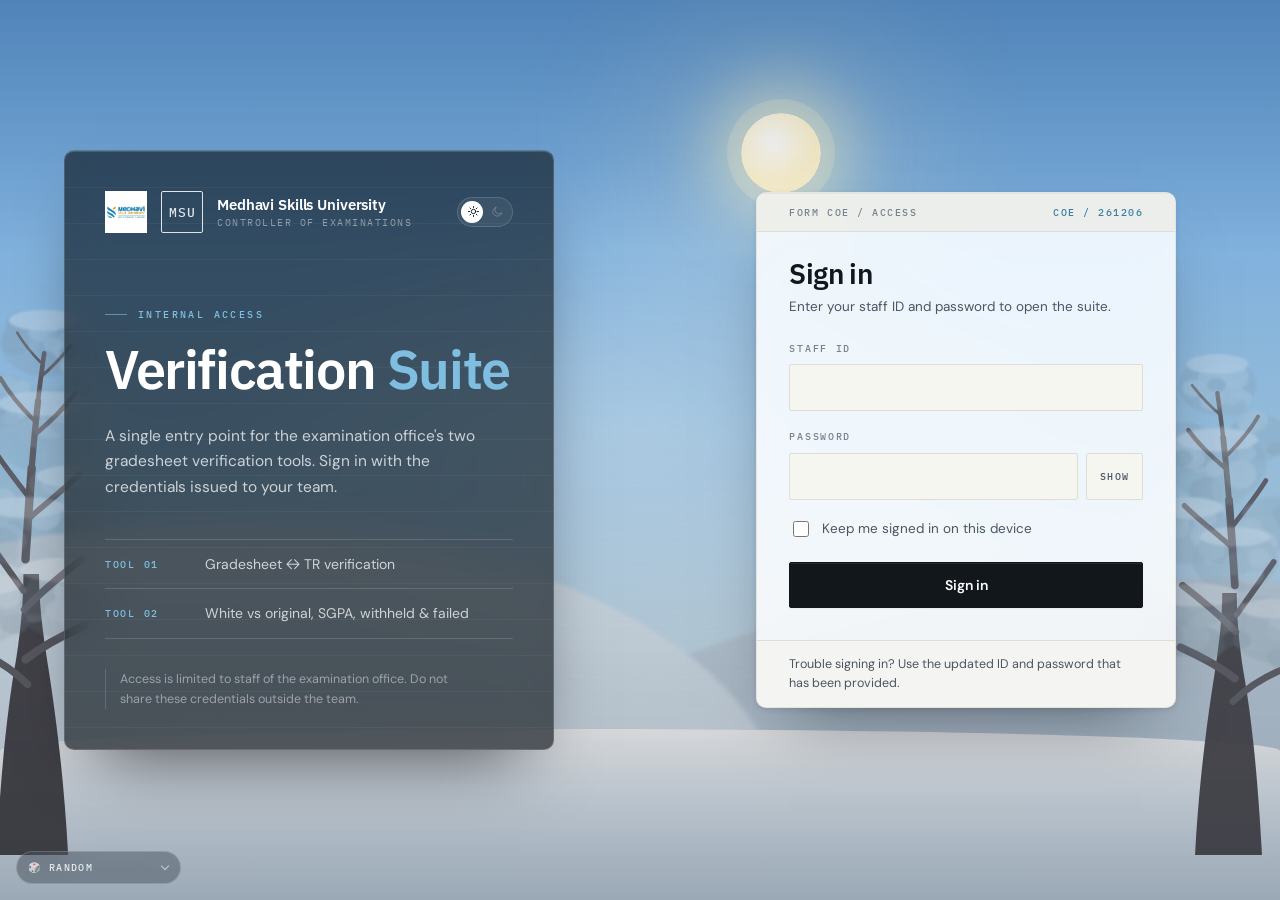
==== commit 37cd4613: "Add files via upload" ====
--- a/index.html
+++ b/index.html
@@ -27,6 +27,8 @@
 <link rel="preconnect" href="https://fonts.gstatic.com" crossorigin>
 <link href="https://fonts.googleapis.com/css2?family=DM+Sans:wght@400;500;600;700&family=IBM+Plex+Mono:wght@400;500;600&family=IBM+Plex+Sans:wght@400;500;600;700&display=swap" rel="stylesheet">
 <link rel="stylesheet" href="style.css">
+<!-- seasonal background layer (add-on, loads after style.css so it can tint the accent) -->
+<link rel="stylesheet" href="season.css">
 </head>
 
 <body class="is-booting">
@@ -492,5 +494,7 @@
 </div>
 
 <script src="script.js"></script>
+<!-- seasonal background layer (add-on, never touches authentication) -->
+<script src="season.js"></script>
 </body>
 </html>
--- a/season.css
+++ b/season.css
@@ -0,0 +1,642 @@
+/* ============================================================
+   VERIFICATION SUITE — season.css
+   Seasonal background layer. ADD-ON ONLY.
+
+   This file never restyles the layout, the form controls or the
+   portal. It paints a scene *behind* the existing sign-in screen
+   and adds a light seasonal ambience to the portal.
+
+   1.  Animatable custom properties (@property)
+   2.  SEASON PALETTES        <- season configuration lives here
+   3.  TIME-OF-DAY PALETTES   <- time-of-day configuration lives here
+   4.  Season x time refinements
+   5.  Scene layers (sky, stars, sun/moon, land, trees)
+   6.  Falling particles (leaves / petals / snow)
+   7.  Season picker
+   8.  Sign-in surface polish (frosted card)
+   9.  Portal ambience (leaves + snow only, no scenery)
+   10. Responsive, reduced motion, print
+   ============================================================ */
+
+
+/* ---------- 1. Animatable custom properties ----------------
+   Registering these lets the browser interpolate the gradients
+   when the time of day rolls over, so afternoon -> sunset ->
+   night is a slow fade instead of a jump. Browsers without
+   @property simply switch instantly; nothing breaks.
+   ---------------------------------------------------------- */
+@property --sn-sky-1   { syntax:'<color>'; inherits:true; initial-value:#4E90D4; }
+@property --sn-sky-2   { syntax:'<color>'; inherits:true; initial-value:#86BCE6; }
+@property --sn-sky-3   { syntax:'<color>'; inherits:true; initial-value:#DCEDF7; }
+@property --sn-orb     { syntax:'<color>'; inherits:true; initial-value:#FFFBE8; }
+@property --sn-orb-hal { syntax:'<color>'; inherits:true; initial-value:rgba(255,246,200,.55); }
+@property --sn-bloom   { syntax:'<color>'; inherits:true; initial-value:rgba(255,238,190,.30); }
+@property --sn-dim     { syntax:'<number>'; inherits:true; initial-value:0; }
+@property --sn-star    { syntax:'<number>'; inherits:true; initial-value:0; }
+@property --sn-bright  { syntax:'<number>'; inherits:true; initial-value:1; }
+@property --sn-orb-x   { syntax:'<percentage>'; inherits:true; initial-value:50%; }
+@property --sn-orb-y   { syntax:'<percentage>'; inherits:true; initial-value:16%; }
+
+/* the fade used whenever the season or the hour changes */
+html{
+  transition:
+    --sn-sky-1 1.4s linear, --sn-sky-2 1.4s linear, --sn-sky-3 1.4s linear,
+    --sn-orb 1.4s linear, --sn-orb-hal 1.4s linear, --sn-bloom 1.4s linear,
+    --sn-dim 1.4s linear, --sn-star 1.4s linear, --sn-bright 1.4s linear,
+    --sn-orb-x 2.2s var(--ease, ease), --sn-orb-y 2.2s var(--ease, ease);
+}
+
+
+/* ============================================================
+   2. SEASON PALETTES
+   Everything that makes a season a season is in this block:
+   foliage, bark, hills, ground, accent colour and the tint the
+   season lays over the sky. Edit here to retune a season.
+   ============================================================ */
+
+/* SPRING — fresh light green, pink blossom, soft air */
+html[data-season="spring"]{
+  --sn-leaf-1:#7FC77A;  --sn-leaf-2:#A9DD95;  --sn-leaf-3:#5FAE6B;
+  --sn-petal-1:#F3B9CE; --sn-petal-2:#FFE3EE;
+  --sn-bark-1:#6E5946;  --sn-bark-2:#8A705A;
+  --sn-hill-1:#A9CF87;  --sn-hill-2:#87BC76;
+  --sn-turf-1:#93C87F;  --sn-turf-2:#5C9459;
+  --sn-tint:rgba(255,206,226,.30);
+  --sn-canopy:.96;
+  --sn-accent:#2E8F66;   /* sign-in accent */
+  --sn-accent-lit:#63C79B;
+}
+
+/* SUMMER — dense saturated green, hard bright light */
+html[data-season="summer"]{
+  --sn-leaf-1:#3E9457;  --sn-leaf-2:#57AF5C;  --sn-leaf-3:#2C7644;
+  --sn-petal-1:#5FB265; --sn-petal-2:#8CCB7E;
+  --sn-bark-1:#5C4A3A;  --sn-bark-2:#75604C;
+  --sn-hill-1:#6DAE63;  --sn-hill-2:#4C8D4F;
+  --sn-turf-1:#6BAF5E;  --sn-turf-2:#3B7A44;
+  --sn-tint:rgba(255,238,176,.24);
+  --sn-canopy:1;
+  --sn-accent:#12808A;
+  --sn-accent-lit:#5CC9D4;
+}
+
+/* AUTUMN — amber, rust, gold; the warmest of the four */
+html[data-season="autumn"]{
+  --sn-leaf-1:#D9822B;  --sn-leaf-2:#E9B44C;  --sn-leaf-3:#BE4A2E;
+  --sn-petal-1:#D9822B; --sn-petal-2:#E9B44C;
+  --sn-bark-1:#5A4433;  --sn-bark-2:#725945;
+  --sn-hill-1:#B58C4F;  --sn-hill-2:#8E6A3C;
+  --sn-turf-1:#B2924F;  --sn-turf-2:#75592F;
+  --sn-tint:rgba(255,171,84,.30);
+  --sn-canopy:.94;
+  --sn-accent:#B4602A;
+  --sn-accent-lit:#E9A55E;
+}
+
+/* WINTER — cold blue-grey, thin canopy, snow on the ground */
+html[data-season="winter"]{
+  --sn-leaf-1:#9FB4C4;  --sn-leaf-2:#C6D7E3;  --sn-leaf-3:#8296A6;
+  --sn-petal-1:#FFFFFF; --sn-petal-2:#E4F0F8;
+  --sn-bark-1:#4B4A50;  --sn-bark-2:#63626A;
+  --sn-hill-1:#DCE7F0;  --sn-hill-2:#BFCFDD;
+  --sn-turf-1:#EEF5FA;  --sn-turf-2:#C2D3E1;
+  --sn-tint:rgba(188,218,244,.32);
+  --sn-canopy:.32;       /* branches mostly bare */
+  --sn-accent:#3D7EA6;
+  --sn-accent-lit:#7FBEE0;
+}
+
+
+/* ============================================================
+   3. TIME-OF-DAY PALETTES
+   The hour sets the sky, the sun/moon and the overall light.
+   It never touches the season variables above, so any season
+   can be paired with any hour.
+   ============================================================ */
+
+/* 05:00–07:59 */
+html[data-time="sunrise"]{
+  --sn-sky-1:#6E9AC9; --sn-sky-2:#F5BE93; --sn-sky-3:#FFE6C2;
+  --sn-orb:#FFD79B;   --sn-orb-hal:rgba(255,196,130,.55);
+  --sn-bloom:rgba(255,190,132,.40);
+  --sn-orb-x:57%; --sn-orb-y:46%; --sn-orb-size:98px;
+  --sn-dim:.14; --sn-star:0; --sn-bright:.94;
+}
+/* 08:00–11:59 */
+html[data-time="morning"]{
+  --sn-sky-1:#5F9BD8; --sn-sky-2:#A7CFEC; --sn-sky-3:#E7F2FA;
+  --sn-orb:#FFF6D2;   --sn-orb-hal:rgba(255,247,206,.50);
+  --sn-bloom:rgba(255,250,214,.24);
+  --sn-orb-x:61%; --sn-orb-y:17%; --sn-orb-size:80px;
+  --sn-dim:.02; --sn-star:0; --sn-bright:1;
+}
+/* 12:00–16:59 */
+html[data-time="afternoon"]{
+  --sn-sky-1:#3E86CE; --sn-sky-2:#87BEE7; --sn-sky-3:#DDEEF8;
+  --sn-orb:#FFFDF0;   --sn-orb-hal:rgba(255,252,225,.44);
+  --sn-bloom:rgba(255,253,230,.18);
+  --sn-orb-x:50%; --sn-orb-y:12%; --sn-orb-size:74px;
+  --sn-dim:0; --sn-star:0; --sn-bright:1.02;
+}
+/* 17:00–19:59 */
+html[data-time="evening"]{
+  --sn-sky-1:#3F4E85; --sn-sky-2:#E08256; --sn-sky-3:#FFC58C;
+  --sn-orb:#FF9E5C;   --sn-orb-hal:rgba(255,142,80,.52);
+  --sn-bloom:rgba(255,150,86,.42);
+  --sn-orb-x:44%; --sn-orb-y:48%; --sn-orb-size:104px;
+  --sn-dim:.22; --sn-star:.15; --sn-bright:.88;
+}
+/* 20:00–04:59 */
+html[data-time="night"]{
+  --sn-sky-1:#060B18; --sn-sky-2:#101E36; --sn-sky-3:#22334F;
+  --sn-orb:#EDF2FA;   --sn-orb-hal:rgba(206,224,255,.30);
+  --sn-bloom:rgba(120,160,220,.16);
+  --sn-orb-x:58%; --sn-orb-y:13%; --sn-orb-size:66px;
+  --sn-dim:.60; --sn-star:1; --sn-bright:.55;
+}
+
+
+/* ---------- 4. Season x time refinements -------------------
+   A few pairs need a nudge so the mood reads correctly.
+   ---------------------------------------------------------- */
+html[data-season="winter"][data-time="afternoon"]{ --sn-sky-1:#5E9AD2; --sn-sky-2:#A8CDE6; --sn-sky-3:#E8F2F8; }
+html[data-season="winter"][data-time="night"]{     --sn-sky-1:#050A16; --sn-sky-2:#0D1A31; --sn-sky-3:#2A3D58; --sn-dim:.50; }
+html[data-season="autumn"][data-time="evening"]{   --sn-sky-2:#D96F3E; --sn-sky-3:#FFB25F; --sn-bloom:rgba(255,132,58,.48); }
+html[data-season="autumn"][data-time="night"]{     --sn-dim:.52; }
+html[data-season="summer"][data-time="afternoon"]{ --sn-sky-1:#2E7FCE; --sn-sky-2:#7ABDEA; }
+html[data-season="spring"][data-time="sunrise"]{   --sn-sky-2:#FBC6B4; --sn-sky-3:#FFE9DC; --sn-dim:.08; }
+
+
+/* ============================================================
+   5. Scene layers
+   The scene is injected into .auth__panel by season.js and sits
+   behind .slip (which already carries z-index:1).
+   ============================================================ */
+
+/* the whole sign-in screen becomes the window onto the scene:
+   both columns go transparent and float above it */
+html[data-sn-screen="login"] .auth{
+  position:relative;
+  overflow:hidden;
+}
+html[data-sn-screen="login"] .auth__brand,
+html[data-sn-screen="login"] .auth__panel{
+  position:relative;
+  z-index:1;
+  background:transparent;
+}
+/* the slab's ledger texture and margin rule belonged to a solid
+   panel; they move onto the glass card in section 8 instead */
+html[data-sn-screen="login"] .auth__brand::before,
+html[data-sn-screen="login"] .auth__brand::after,
+html[data-sn-screen="login"] .auth__panel::before{ display:none; }
+
+.sn-scene{
+  position:absolute;
+  inset:0;
+  grid-area:1 / 1;          /* stays out of the sign-in grid flow */
+  z-index:0;
+  overflow:hidden;
+  pointer-events:none;
+  contain:strict;
+}
+
+/* --- sky --- */
+.sn-sky{
+  position:absolute; inset:0;
+  background:linear-gradient(to bottom,
+    var(--sn-sky-1) 0%, var(--sn-sky-2) 54%, var(--sn-sky-3) 100%);
+}
+/* the season's own colour cast over the sky */
+.sn-sky::after{
+  content:"";
+  position:absolute; inset:0;
+  background:radial-gradient(120% 80% at 50% 88%, var(--sn-tint) 0%, transparent 70%);
+}
+
+/* --- stars (night only) --- */
+.sn-stars{
+  position:absolute; inset:0 0 30% 0;
+  opacity:var(--sn-star);
+  background-image:
+    radial-gradient(1.4px 1.4px at 12% 18%, #fff, transparent),
+    radial-gradient(1.2px 1.2px at 28% 42%, #fff, transparent),
+    radial-gradient(1.6px 1.6px at 41% 12%, #fff, transparent),
+    radial-gradient(1px 1px   at 55% 34%, #fff, transparent),
+    radial-gradient(1.5px 1.5px at 68% 20%, #fff, transparent),
+    radial-gradient(1.1px 1.1px at 82% 46%, #fff, transparent),
+    radial-gradient(1.3px 1.3px at 91% 14%, #fff, transparent),
+    radial-gradient(1px 1px   at 34% 62%, #fff, transparent),
+    radial-gradient(1.2px 1.2px at 74% 66%, #fff, transparent),
+    radial-gradient(1px 1px   at 6% 52%, #fff, transparent);
+  animation:sn-twinkle 7s ease-in-out infinite alternate;
+}
+@keyframes sn-twinkle{ from{ filter:brightness(.7); } to{ filter:brightness(1.25); } }
+
+/* --- sun / moon --- */
+.sn-orb{
+  position:absolute;
+  left:var(--sn-orb-x);
+  top:var(--sn-orb-y);
+  width:var(--sn-orb-size, 76px);
+  aspect-ratio:1;
+  margin:calc(var(--sn-orb-size, 76px) / -2);
+  border-radius:50%;
+  background:radial-gradient(circle at 40% 36%, #fff 0%, var(--sn-orb) 58%, var(--sn-orb) 100%);
+  box-shadow:
+    0 0 0 14px color-mix(in srgb, var(--sn-orb-hal) 42%, transparent),
+    0 0 60px 30px var(--sn-orb-hal),
+    0 0 160px 80px color-mix(in srgb, var(--sn-orb-hal) 45%, transparent);
+}
+/* two soft craters turn the disc into a moon after dark */
+.sn-orb::after{
+  content:"";
+  position:absolute; inset:0;
+  border-radius:50%;
+  opacity:var(--sn-star);
+  background:
+    radial-gradient(circle at 62% 38%, rgba(150,170,200,.30) 0 16%, transparent 17%),
+    radial-gradient(circle at 40% 64%, rgba(150,170,200,.24) 0 11%, transparent 12%),
+    radial-gradient(circle at 30% 32%, rgba(150,170,200,.18) 0 8%, transparent 9%);
+}
+
+/* horizon bloom, sits behind the land */
+.sn-bloom{
+  position:absolute; left:0; right:0; bottom:14%;
+  height:46%;
+  background:radial-gradient(60% 100% at var(--sn-orb-x) 100%, var(--sn-bloom) 0%, transparent 72%);
+}
+
+/* --- land: hills, ground, trees, and the light veil over them --- */
+.sn-land{ position:absolute; inset:0; }
+.sn-land::after{                 /* darkens foliage + ground by hour */
+  content:"";
+  position:absolute; inset:0;
+  background:#07101F;
+  opacity:var(--sn-dim);
+  pointer-events:none;
+}
+
+.sn-hills{
+  position:absolute; left:-10%; right:-10%; bottom:9%;
+  height:34%;
+  background:
+    radial-gradient(58% 150% at 22% 100%, var(--sn-hill-1) 0 64%, transparent 65%),
+    radial-gradient(70% 130% at 84% 100%, var(--sn-hill-2) 0 60%, transparent 61%);
+  filter:blur(1px);
+  opacity:.82;
+}
+
+.sn-ground{
+  position:absolute; left:0; right:0; bottom:0;
+  height:15%;
+  background:linear-gradient(to bottom, var(--sn-turf-1) 0%, var(--sn-turf-2) 100%);
+}
+.sn-ground::before{              /* soft grass edge */
+  content:"";
+  position:absolute; left:0; right:0; top:-10px;
+  height:22px;
+  background:linear-gradient(to bottom, transparent, var(--sn-turf-1));
+  filter:blur(4px);
+}
+.sn-ground::after{               /* faint blades, static */
+  content:"";
+  position:absolute; inset:0;
+  background:repeating-linear-gradient(96deg,
+    rgba(255,255,255,.035) 0 2px, transparent 2px 11px);
+}
+
+/* snow blanket — winter only */
+.sn-snow-bed{
+  position:absolute; left:0; right:0; bottom:0;
+  height:19%;
+  opacity:0;
+  background:linear-gradient(to bottom, #FFFFFF 0%, #E3EDF6 42%, #C4D5E3 100%);
+  border-radius:44% 56% 0 0 / 22px 22px 0 0;
+  transition:opacity .9s var(--ease, ease);
+}
+html[data-season="winter"] .sn-snow-bed{ opacity:1; }
+
+/* --- trees --- */
+.sn-tree{
+  position:absolute;
+  bottom:5%;
+  height:74%;
+  width:auto;
+  max-width:none;
+}
+.sn-tree--l{ left:-5%;  transform-origin:22% 100%; }
+.sn-tree--r{ right:-3%; transform-origin:78% 100%; height:69%; opacity:.95; }
+
+.sn-trunk{ fill:var(--sn-bark-1); }
+.sn-limb{  stroke:var(--sn-bark-2); fill:none; stroke-linecap:round; }
+
+.sn-canopy{
+  opacity:var(--sn-canopy);
+  filter:blur(1.1px);
+  transition:opacity 1s var(--ease, ease);
+  transform-origin:34% 96%;
+  will-change:transform;
+  animation:sn-sway 11s ease-in-out infinite alternate;
+}
+.sn-tree--r .sn-canopy{ animation-duration:14s; animation-delay:-4s; transform-origin:66% 96%; }
+@keyframes sn-sway{
+  from{ transform:rotate(-.55deg) translateX(-2px); }
+  to  { transform:rotate(.55deg)  translateX(2px); }
+}
+
+/* snow resting on the branches — winter only */
+.sn-snow-caps{ opacity:0; fill:#FFFFFF; transition:opacity 1s var(--ease, ease); }
+html[data-season="winter"] .sn-snow-caps{ opacity:.85; }
+
+/* keeps the card the brightest thing on screen */
+.sn-vignette{
+  position:absolute; inset:0;
+  background:radial-gradient(52% 46% at 50% 48%,
+    rgba(255,255,255,.20) 0%, transparent 66%),
+    linear-gradient(to bottom, rgba(8,14,26,.14), transparent 28%, rgba(8,14,26,.20));
+}
+
+
+/* ============================================================
+   6. Falling particles
+   One wrapper does the fall + drift, the inner shape does the
+   spin. Everything is CSS animation; JS only writes the random
+   values once per season change.
+   --sn-drop is set on .sn-fall in px by season.js.
+   ============================================================ */
+.sn-fall{
+  position:absolute; inset:0;
+  overflow:hidden;
+  filter:brightness(var(--sn-bright));
+}
+.sn-p{
+  position:absolute;
+  top:var(--p-top);
+  left:var(--p-x);
+  will-change:transform, opacity;
+  animation:sn-drop var(--p-dur) linear var(--p-delay) infinite;
+}
+@keyframes sn-drop{
+  0%   { transform:translate3d(0,0,0);                      opacity:0; }
+  7%   { opacity:var(--p-opacity); }
+  88%  { opacity:var(--p-opacity); }
+  100% { transform:translate3d(var(--p-drift), var(--sn-drop), 0); opacity:0; }
+}
+
+/* nothing animates while the tab is in the background */
+html[data-sn-paused] .sn-p,
+html[data-sn-paused] .sn-p__shape,
+html[data-sn-paused] .sn-canopy,
+html[data-sn-paused] .sn-stars{ animation-play-state:paused; }
+
+.sn-p__shape{
+  display:block;
+  width:var(--p-size);
+  height:var(--p-size);
+  animation:sn-spin var(--p-spin) linear infinite;
+}
+@keyframes sn-spin{
+  from{ transform:rotate3d(1,1,.4,0deg); }
+  to  { transform:rotate3d(1,1,.4,360deg); }
+}
+
+/* leaf: two-tone blade with a centre vein */
+.sn-p__shape--leaf{
+  height:calc(var(--p-size) * .74);
+  border-radius:78% 8% 78% 8%;
+  background:linear-gradient(135deg, var(--sn-leaf-2), var(--sn-leaf-1) 52%, var(--sn-leaf-3));
+  position:relative;
+}
+.sn-p__shape--leaf::after{
+  content:"";
+  position:absolute; inset:0;
+  border-radius:inherit;
+  background:linear-gradient(135deg, transparent 46%, rgba(255,255,255,.42) 49%, transparent 52%);
+}
+/* petal: rounder, softer, blossom colours */
+.sn-p__shape--petal{
+  height:calc(var(--p-size) * .82);
+  border-radius:62% 62% 62% 10%;
+  background:linear-gradient(150deg, var(--sn-petal-2), var(--sn-petal-1));
+}
+/* flake */
+.sn-p__shape--snow{
+  border-radius:50%;
+  background:radial-gradient(circle at 34% 30%, #fff 0 42%, rgba(255,255,255,.62) 100%);
+  box-shadow:0 0 4px rgba(255,255,255,.55);
+  animation:none;
+}
+
+
+/* ============================================================
+   7. Season picker
+   Bottom-left so it never collides with the brandmark on the
+   sign-in slab or the sticky header inside the portal.
+   ============================================================ */
+.sn-picker{
+  position:fixed;
+  left:max(16px, env(safe-area-inset-left));
+  bottom:max(16px, env(safe-area-inset-bottom));
+  z-index:60;
+  display:none;
+  align-items:center;
+  gap:8px;
+  padding:7px 9px 7px 11px;
+  border-radius:999px;
+  border:1px solid rgba(255,255,255,.24);
+  background:rgba(16,22,30,.42);
+  backdrop-filter:blur(14px) saturate(1.3);
+  -webkit-backdrop-filter:blur(14px) saturate(1.3);
+  box-shadow:0 10px 30px -18px rgba(0,0,0,.7);
+  color:#fff;
+  opacity:.72;
+  transition:opacity .25s var(--ease, ease), transform .25s var(--ease, ease);
+}
+html[data-sn-screen="login"] .sn-picker,
+html[data-sn-screen="app"]   .sn-picker{ display:inline-flex; }
+
+.sn-picker:hover,
+.sn-picker:focus-within{ opacity:1; transform:translateY(-1px); }
+
+.sn-picker__glyph{ display:none; font-size:15px; line-height:1; }
+
+.sn-picker__select{
+  appearance:none;
+  -webkit-appearance:none;
+  border:0;
+  background:transparent;
+  color:inherit;
+  font-family:var(--font-mono, monospace);
+  font-size:10px;
+  font-weight:500;
+  letter-spacing:.14em;
+  text-transform:uppercase;
+  padding:2px 18px 2px 0;
+  cursor:pointer;
+}
+.sn-picker__select:focus-visible{ outline:2px solid #fff; outline-offset:3px; border-radius:2px; }
+.sn-picker__select option{ color:#12171C; background:#fff; letter-spacing:normal; text-transform:none; }
+.sn-picker::after{
+  content:"";
+  position:absolute; right:12px;
+  width:6px; height:6px;
+  border-right:1.4px solid currentColor;
+  border-bottom:1.4px solid currentColor;
+  transform:translateY(-2px) rotate(45deg);
+  pointer-events:none;
+  opacity:.75;
+}
+
+/* inside the portal the chip sits on paper, so it flips to ink */
+html[data-sn-screen="app"] .sn-picker{
+  background:var(--overlay);
+  border-color:var(--rule);
+  color:var(--ink-soft);
+  box-shadow:var(--shadow);
+}
+
+
+/* ============================================================
+   8. Sign-in surface polish
+   Frosted card + seasonal accent. Layout, spacing, type and the
+   form itself are untouched.
+   ============================================================ */
+html[data-sn-screen="login"]{
+  --seal:var(--sn-accent);            /* slip rule, serial, focus ring */
+  --slab-accent:var(--sn-accent-lit); /* label + title emphasis on the slab */
+}
+
+/* --- the brand column becomes a dark glass panel: the mirror of
+   the sign-in slip on the other side of the screen --- */
+html[data-sn-screen="login"] .auth__brandInner{
+  padding:clamp(26px,3.2vw,40px);
+  border-radius:10px;
+  background:color-mix(in srgb, var(--slab) 66%, transparent);
+  border:1px solid rgba(255,255,255,.14);
+  backdrop-filter:blur(20px) saturate(1.3);
+  -webkit-backdrop-filter:blur(20px) saturate(1.3);
+  box-shadow:
+    0 1px 0 rgba(255,255,255,.10) inset,
+    0 34px 70px -34px rgba(6,10,20,.75);
+  overflow:hidden;
+}
+/* the ruled-ledger texture the solid slab used to carry */
+html[data-sn-screen="login"] .auth__brandInner::before{
+  content:"";
+  position:absolute;
+  inset:0;
+  background-image:repeating-linear-gradient(
+    to bottom, rgba(255,255,255,.045) 0 1px, transparent 1px 36px);
+  pointer-events:none;
+}
+html[data-sn-screen="login"] .auth__brandInner > *{ position:relative; z-index:1; }
+
+html[data-sn-screen="login"] .slip{
+  background:color-mix(in srgb, var(--surface) 86%, transparent);
+  border-color:color-mix(in srgb, var(--rule) 72%, transparent);
+  border-radius:10px;
+  backdrop-filter:blur(20px) saturate(1.35);
+  -webkit-backdrop-filter:blur(20px) saturate(1.35);
+  box-shadow:
+    0 1px 0 rgba(255,255,255,.42) inset,
+    0 2px 6px rgba(10,16,28,.10),
+    0 34px 70px -34px rgba(10,16,28,.55);
+}
+html[data-sn-screen="login"] .slip__head{
+  background:color-mix(in srgb, var(--surface-3) 74%, transparent);
+}
+html[data-sn-screen="login"] .slip__foot{
+  background:color-mix(in srgb, var(--surface-2) 70%, transparent);
+}
+/* the confirmation panel stays fully opaque so it is always legible */
+html[data-sn-screen="login"] .stamp{ background:var(--surface); }
+
+/* a hairline of season colour along the top of the glass panel */
+html[data-sn-screen="login"] .auth__brandInner{
+  border-top-color:color-mix(in srgb, var(--sn-accent-lit) 48%, transparent);
+}
+
+
+/* ============================================================
+   9. Portal ambience
+   After sign-in: no scenery. Only the season's own particles —
+   leaves for spring/summer/autumn, snow for winter — drifting
+   softly over the page, plus a barely-there seasonal wash.
+   ============================================================ */
+.sn-portal{
+  position:fixed;
+  inset:0;
+  z-index:5;               /* under the sticky header (40) */
+  display:none;
+  pointer-events:none;
+  overflow:hidden;
+}
+html[data-sn-screen="app"] .sn-portal{ display:block; }
+
+.sn-portal::before{
+  content:"";
+  position:absolute; inset:0;
+  background:radial-gradient(92% 46% at 50% 0%,
+    color-mix(in srgb, var(--sn-accent) 9%, transparent) 0%, transparent 70%);
+}
+/* the scene's night dimming must not follow the particles onto the portal,
+   which keeps its own light/dark theme */
+.sn-portal .sn-fall{ filter:none; }
+
+/* a flake has to hold its own against paper, not just against sky */
+.sn-portal .sn-p__shape--snow{
+  background:radial-gradient(circle at 34% 30%,
+    #fff 0 34%, color-mix(in srgb, var(--sn-accent) 62%, #fff) 100%);
+  box-shadow:0 1px 4px color-mix(in srgb, var(--sn-accent) 26%, transparent);
+}
+
+
+/* ============================================================
+   10. Responsive, reduced motion, print
+   ============================================================ */
+@media (max-width: 860px){
+  /* stacked layout: the scene fills the form half, trees pull in */
+  .sn-tree--l{ left:-14%; height:64%; }
+  .sn-tree--r{ right:-16%; height:56%; }
+  .sn-hills{ bottom:7%; height:28%; }
+  .sn-picker{ left:12px; bottom:12px; padding:6px 8px 6px 10px; }
+  .sn-picker__select{ font-size:9.5px; letter-spacing:.1em; }
+}
+
+@media (max-width: 560px){
+  .sn-tree--l{ left:-20%; height:54%; }
+  .sn-tree--r{ right:-22%; height:47%; }
+  html[data-sn-screen="login"] .slip{ backdrop-filter:blur(14px) saturate(1.2); }
+
+  /* the card is nearly full width on a phone, so the picker shrinks to a
+     single glyph and keeps out of the form's way */
+  .sn-picker{
+    left:10px; bottom:10px;
+    width:38px; height:38px;
+    padding:0;
+    justify-content:center;
+  }
+  .sn-picker::after{ display:none; }
+  .sn-picker__glyph{ display:block; }
+  .sn-picker__select{
+    position:absolute;
+    inset:0;
+    width:100%; height:100%;
+    padding:0;
+    opacity:0;
+  }
+}
+
+/* Reduced motion: the scene stays, the movement goes.
+   season.js also skips building particles entirely. */
+@media (prefers-reduced-motion: reduce){
+  .sn-fall{ display:none; }
+  .sn-canopy,
+  .sn-stars{ animation:none; }
+  html{ transition:none; }
+}
+
+@media print{
+  .sn-scene, .sn-portal, .sn-picker{ display:none !important; }
+}
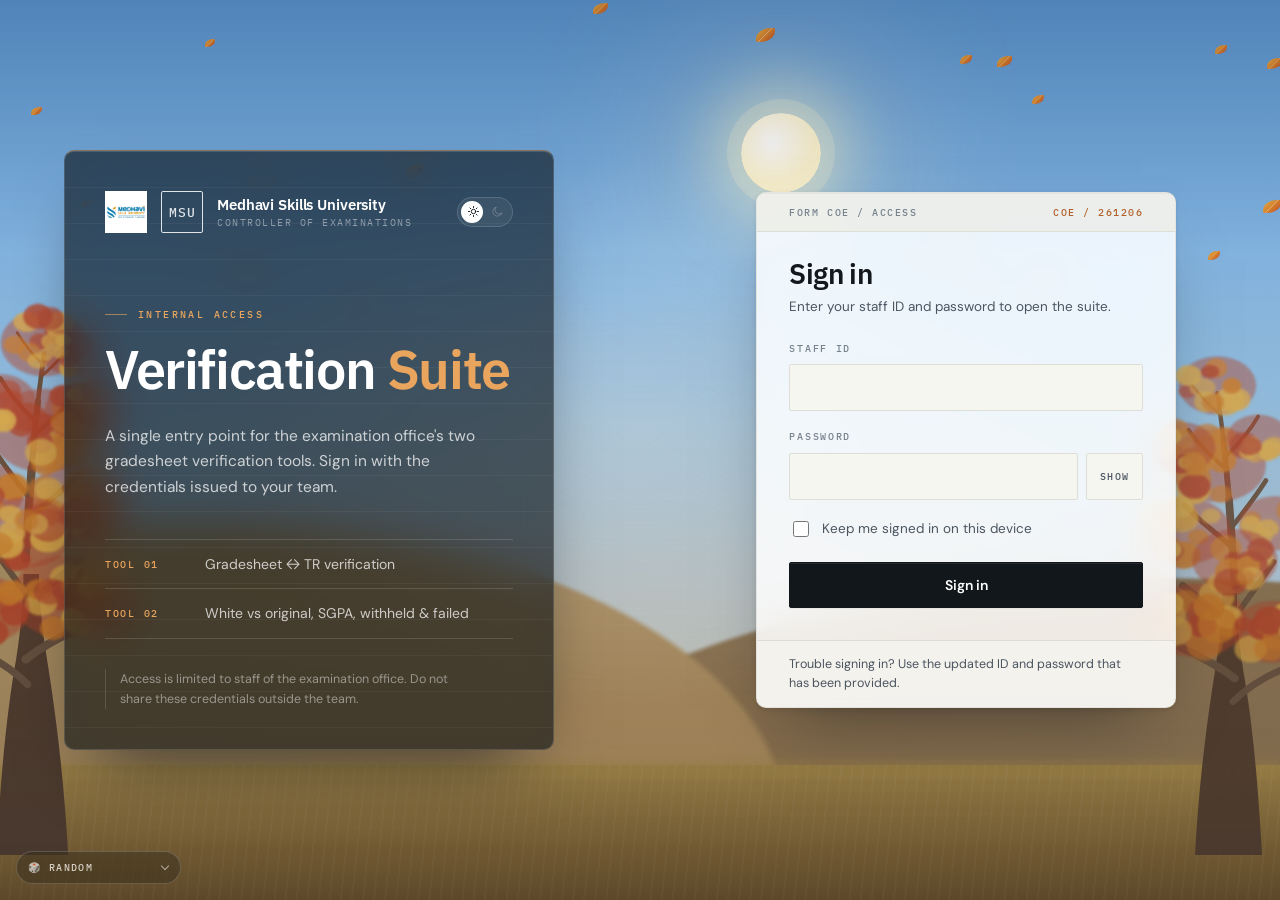
==== commit f34ae8b5: "Add files via upload" ====
--- a/index.html
+++ b/index.html
@@ -327,7 +327,7 @@
             <div class="tool__index" aria-hidden="true">01</div>
             <div class="tool__body">
               <p class="tool__kicker">Gradesheet ↔ tabulated result</p>
-              <h3 class="tool__name">All-in-One Verification</h3>
+              <h3 class="tool__name">Marksheet vs TR Verification</h3>
               <p class="tool__desc">
                 Loads the TR spreadsheet and a batch of gradesheet PDFs, pairs
                 them on registration number, and reports every field that does
@@ -353,7 +353,7 @@
               </ul>
 
               <a class="btn btn--primary tool__cta" data-tool="allInOne" href="#" rel="noopener">
-                Open All-in-One Verification <span aria-hidden="true">→</span>
+                Open Marksheet vs TR Verification <span aria-hidden="true">→</span>
               </a>
             </div>
           </article>
@@ -424,7 +424,7 @@
           <li class="step reveal">
             <span class="step__num">02</span>
             <h3 class="step__title">Pick the tool</h3>
-            <p>All-in-One for gradesheets against the TR; White vs Original for copy-to-copy comparison and the SGPA, withheld and failed checks.</p>
+            <p>Marksheet vs TR for gradesheets against the tabulated result; White vs Original for copy-to-copy comparison and the SGPA, withheld and failed checks.</p>
           </li>
           <li class="step reveal">
             <span class="step__num">03</span>
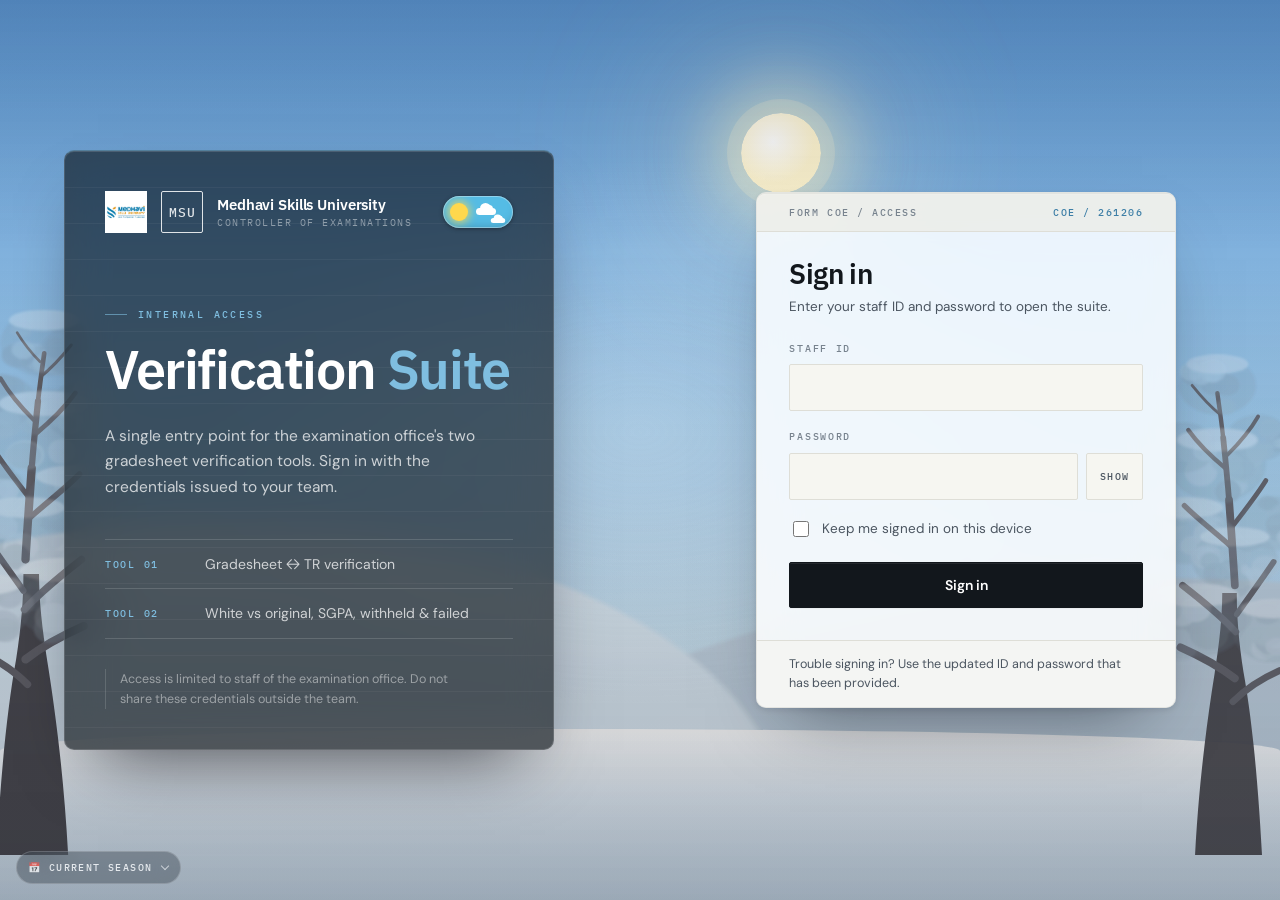
==== commit 904770ee: "Add files via upload" ====
--- a/index.html
+++ b/index.html
@@ -13,9 +13,10 @@
 (function () {
   try {
     var stored = localStorage.getItem("vsuite.theme");
-    var theme = (stored === "dark" || stored === "light")
-      ? stored
-      : (window.matchMedia && window.matchMedia("(prefers-color-scheme: dark)").matches ? "dark" : "light");
+    /* Light is the default. The system preference is no longer used, so a
+       first visit always opens in light mode; dark is only applied when the
+       user has chosen it before with the toggle. */
+    var theme = (stored === "dark" || stored === "light") ? stored : "light";
     document.documentElement.setAttribute("data-theme", theme);
   } catch (e) {
     document.documentElement.setAttribute("data-theme", "light");
@@ -64,14 +65,12 @@
 
         <button type="button" class="theme-toggle theme-toggle--onSlab" data-theme-toggle
                 role="switch" aria-checked="false" aria-label="Dark theme" title="Switch to dark theme">
-          <span class="theme-toggle__track" aria-hidden="true">
-            <span class="theme-toggle__thumb"></span>
-            <span class="theme-toggle__icon theme-toggle__icon--sun">
-              <svg viewBox="0 0 24 24" width="13" height="13" fill="none" stroke="currentColor" stroke-width="1.7" stroke-linecap="round"><circle cx="12" cy="12" r="4.1"/><path d="M12 2.7v2.1M12 19.2v2.1M21.3 12h-2.1M4.8 12H2.7M18.6 5.4L17.1 6.9M6.9 17.1L5.4 18.6M18.6 18.6L17.1 17.1M6.9 6.9L5.4 5.4"/></svg>
-            </span>
-            <span class="theme-toggle__icon theme-toggle__icon--moon">
-              <svg viewBox="0 0 24 24" width="13" height="13" fill="none" stroke="currentColor" stroke-width="1.7" stroke-linejoin="round"><path d="M20 14.4A8.4 8.4 0 1 1 9.6 4a6.9 6.9 0 0 0 10.4 10.4Z"/></svg>
-            </span>
+          <span class="sky" aria-hidden="true">
+            <span class="sky__stars"><i></i><i></i><i></i><i></i><i></i></span>
+            <span class="sky__sun"></span>
+            <span class="sky__moon"></span>
+            <span class="sky__cloud sky__cloud--1"></span>
+            <span class="sky__cloud sky__cloud--2"></span>
           </span>
         </button>
       </div>
@@ -196,14 +195,12 @@
 
       <button type="button" class="theme-toggle" data-theme-toggle
               role="switch" aria-checked="false" aria-label="Dark theme" title="Switch to dark theme">
-        <span class="theme-toggle__track" aria-hidden="true">
-          <span class="theme-toggle__thumb"></span>
-          <span class="theme-toggle__icon theme-toggle__icon--sun">
-            <svg viewBox="0 0 24 24" width="13" height="13" fill="none" stroke="currentColor" stroke-width="1.7" stroke-linecap="round"><circle cx="12" cy="12" r="4.1"/><path d="M12 2.7v2.1M12 19.2v2.1M21.3 12h-2.1M4.8 12H2.7M18.6 5.4L17.1 6.9M6.9 17.1L5.4 18.6M18.6 18.6L17.1 17.1M6.9 6.9L5.4 5.4"/></svg>
-          </span>
-          <span class="theme-toggle__icon theme-toggle__icon--moon">
-            <svg viewBox="0 0 24 24" width="13" height="13" fill="none" stroke="currentColor" stroke-width="1.7" stroke-linejoin="round"><path d="M20 14.4A8.4 8.4 0 1 1 9.6 4a6.9 6.9 0 0 0 10.4 10.4Z"/></svg>
-          </span>
+        <span class="sky" aria-hidden="true">
+          <span class="sky__stars"><i></i><i></i><i></i><i></i><i></i></span>
+          <span class="sky__sun"></span>
+          <span class="sky__moon"></span>
+          <span class="sky__cloud sky__cloud--1"></span>
+          <span class="sky__cloud sky__cloud--2"></span>
         </span>
       </button>
 
@@ -493,6 +490,104 @@
   </footer>
 </div>
 
+<!-- ============================================================
+     SIGN-IN LOADING SCREEN
+     Shown only between a successful sign-in and the portal.
+     Purely presentational: it holds no authentication logic.
+     ============================================================ -->
+<div class="signin-load" id="signinLoad" hidden role="status" aria-live="polite">
+  <div class="signin-load__stage">
+
+    <div class="signin-load__brand">
+      <img src="assets/logo.png" alt="" class="signin-load__logo" data-logo>
+      <span class="brandmark__fallback" data-logo-fallback hidden aria-hidden="true">MSU</span>
+      <span class="signin-load__brandText">
+        <strong>Verification Suite</strong>
+        <span data-org-unit>Controller of Examinations</span>
+      </span>
+    </div>
+
+    <div class="signin-load__scene">
+
+      <!-- the confirmation that appears in the space the truck leaves behind -->
+      <div class="signin-load__seal" id="signinSeal" aria-hidden="true">
+        <span class="signin-load__sealSigil">
+          <svg viewBox="0 0 46 46" fill="none" xmlns="http://www.w3.org/2000/svg">
+            <circle cx="23" cy="23" r="21" stroke="currentColor" stroke-width="1" opacity=".18"/>
+            <circle class="signin-load__ring" cx="23" cy="23" r="21" stroke="currentColor" stroke-width="1.25"
+                    stroke-linecap="round" transform="rotate(-90 23 23)"/>
+            <path class="signin-load__tick" d="M15 23.4 L20.6 29 L31 18.6" stroke="currentColor"
+                  stroke-width="1.6" stroke-linecap="square" stroke-linejoin="miter"/>
+          </svg>
+        </span>
+        <span class="signin-load__sealWord">Authenticated</span>
+      </div>
+
+      <div class="signin-load__track" id="signinTrack">
+        <div class="signin-load__truck" id="signinTruck">
+          <span class="signin-load__exhaust" aria-hidden="true"></span>
+
+          <svg viewBox="0 0 120 64" width="90" height="48" fill="none" xmlns="http://www.w3.org/2000/svg">
+            <ellipse cx="60" cy="54" rx="52" ry="4" fill="#000" opacity=".18"/>
+            <rect x="10" y="38" width="92" height="6" rx="2" fill="#0B1A2B"/>
+            <rect x="10" y="10" width="56" height="30" rx="3" fill="#F2A354"/>
+            <rect x="10" y="10" width="56" height="30" rx="3" stroke="#B9611C"/>
+            <line x1="24" y1="10" x2="24" y2="40" stroke="#B9611C" opacity=".55"/>
+            <line x1="38" y1="10" x2="38" y2="40" stroke="#B9611C" opacity=".55"/>
+            <line x1="52" y1="10" x2="52" y2="40" stroke="#B9611C" opacity=".55"/>
+            <rect x="10" y="10" width="56" height="4" rx="2" fill="#F7B37A"/>
+            <path d="M66 40V19c0-1.7 1.3-3 3-3h19c1.5 0 2.9.8 3.6 2.1l8.8 15.3c.4.7.6 1.5.6 2.3V40H66Z" fill="#EAF0F6" stroke="#B9C6D3"/>
+            <path d="M71 20h16.5c.6 0 1.2.3 1.5.9l4.8 8.6c.5.9-.2 2-1.2 2H71V20Z" fill="#6FA0C7" stroke="#4E7EA3" stroke-width=".75"/>
+            <line x1="80" y1="20" x2="80" y2="40" stroke="#B9C6D3"/>
+            <rect x="83" y="34" width="4" height="1.6" rx=".8" fill="#9FB2C6"/>
+            <rect x="98.5" y="33" width="3.5" height="4" rx="1" fill="#FBD98C"/>
+            <rect x="9" y="40" width="94" height="3" rx="1.4" fill="#0B1A2B" opacity=".35"/>
+            <path d="M22 44a10 10 0 0 1 20 0Z" fill="#0B1A2B"/>
+            <path d="M74 44a10 10 0 0 1 20 0Z" fill="#0B1A2B"/>
+
+            <!-- REAR WHEEL — tire fixed at 32,46 r=9; only the hub group rotates -->
+            <g id="signinWheelBack" class="signin-load__wheel">
+              <circle cx="32" cy="46" r="9" fill="#16324D"/>
+              <circle cx="32" cy="46" r="9" stroke="#0B1A2B" stroke-width="1.5"/>
+              <g id="signinWheelBackSpin" class="signin-load__wheelSpin">
+                <line x1="32" y1="39.5" x2="32" y2="43" stroke="#DCE4EC" stroke-width="1.5" stroke-linecap="round"/>
+                <line x1="38.5" y1="46" x2="35" y2="46" stroke="#DCE4EC" stroke-width="1.5" stroke-linecap="round"/>
+                <line x1="32" y1="52.5" x2="32" y2="49" stroke="#DCE4EC" stroke-width="1.5" stroke-linecap="round"/>
+                <line x1="25.5" y1="46" x2="29" y2="46" stroke="#DCE4EC" stroke-width="1.5" stroke-linecap="round"/>
+                <circle cx="32" cy="46" r="3.2" fill="#DCE4EC"/>
+                <circle cx="32" cy="46" r="1.2" fill="#16324D"/>
+              </g>
+            </g>
+
+            <!-- FRONT WHEEL — tire fixed at 84,46 r=9; only the hub group rotates -->
+            <g id="signinWheelFront" class="signin-load__wheel">
+              <circle cx="84" cy="46" r="9" fill="#16324D"/>
+              <circle cx="84" cy="46" r="9" stroke="#0B1A2B" stroke-width="1.5"/>
+              <g id="signinWheelFrontSpin" class="signin-load__wheelSpin">
+                <line x1="84" y1="39.5" x2="84" y2="43" stroke="#DCE4EC" stroke-width="1.5" stroke-linecap="round"/>
+                <line x1="90.5" y1="46" x2="87" y2="46" stroke="#DCE4EC" stroke-width="1.5" stroke-linecap="round"/>
+                <line x1="84" y1="52.5" x2="84" y2="49" stroke="#DCE4EC" stroke-width="1.5" stroke-linecap="round"/>
+                <line x1="77.5" y1="46" x2="81" y2="46" stroke="#DCE4EC" stroke-width="1.5" stroke-linecap="round"/>
+                <circle cx="84" cy="46" r="3.2" fill="#DCE4EC"/>
+                <circle cx="84" cy="46" r="1.2" fill="#16324D"/>
+              </g>
+            </g>
+          </svg>
+        </div>
+      </div>
+
+      <div class="signin-load__road">
+        <span class="signin-load__roadFill" id="signinRoadFill"></span>
+      </div>
+    </div>
+
+    <p class="signin-load__text" id="signinText">Opening the verification suite</p>
+    <p class="signin-load__sub" id="signinSub">Preparing your session</p>
+    <p class="signin-load__pct" id="signinPct">0%</p>
+
+  </div>
+</div>
+
 <script src="script.js"></script>
 <!-- seasonal background layer (add-on, never touches authentication) -->
 <script src="season.js"></script>
--- a/style.css
+++ b/style.css
@@ -269,13 +269,17 @@
 .brandmark--sm .brandmark__img{ height:34px; }
 .brandmark--sm .brandmark__fallback{ width:34px; height:34px; font-size:11px; }
 
-/* ---------- 4. Theme toggle ---------- */
+/* ---------- 4. Theme toggle (animated sky) ---------- */
+/*
+   The control is a small sky scene. Day and night are driven entirely by
+   [data-theme] on <html>, so the JavaScript that flips the theme did not
+   change: it still just sets that attribute.
+
+   The transitions below are marked !important because html.theme-switching
+   applies a short blanket transition with !important while the theme flips,
+   which would otherwise cancel the sun, moon, cloud and star movement.
+*/
 .theme-toggle{
-  --tt-bg:var(--surface);
-  --tt-bd:var(--rule);
-  --tt-thumb:var(--slab);
-  --tt-icon:var(--ink-faint);
-  --tt-icon-on:var(--paper);
   flex:none;
   display:inline-flex;
   align-items:center;
@@ -286,54 +290,136 @@
   border-radius:99px;
   -webkit-tap-highlight-color:transparent;
 }
-.theme-toggle__track{
+.theme-toggle:focus-visible{
+  outline:2px solid var(--seal);
+  outline-offset:3px;
+}
+
+.sky{
   position:relative;
-  display:flex;
-  align-items:center;
-  justify-content:space-between;
-  width:56px;
-  height:30px;
-  padding:0 7px;
-  border:1px solid var(--tt-bd);
+  display:block;
+  width:70px;
+  height:32px;
   border-radius:99px;
-  background:var(--tt-bg);
-  transition:border-color .22s var(--ease), background-color .22s var(--ease);
-}
-.theme-toggle:hover .theme-toggle__track{ border-color:var(--rule-strong); }
-.theme-toggle__thumb{
-  position:absolute;
-  top:3px;
-  left:3px;
-  width:22px; height:22px;
+  overflow:hidden;
+  background:#55bce5;
+  box-shadow:
+    inset 0 0 0 1px rgba(255,255,255,.28),
+    inset 0 -6px 12px -8px rgba(0,0,0,.35),
+    0 1px 3px rgba(0,0,0,.18);
+  transition:background-color 1.4s var(--ease), box-shadow .3s var(--ease) !important;
+}
+[data-theme="dark"] .sky{ background:#08275c; }
+.theme-toggle:hover .sky{
+  box-shadow:
+    inset 0 0 0 1px rgba(255,255,255,.45),
+    inset 0 -6px 12px -8px rgba(0,0,0,.35),
+    0 1px 3px rgba(0,0,0,.18);
+}
+
+/* sun: sits left in day, slides out and shrinks away at night */
+.sky__sun{
+  position:absolute;
+  top:7px;
+  left:7px;
+  width:18px;
+  height:18px;
   border-radius:50%;
-  background:var(--tt-thumb);
-  transform:translateX(0);
-  transition:transform .3s var(--ease), background-color .22s var(--ease);
-}
-[data-theme="dark"] .theme-toggle__thumb{ transform:translateX(24px); }
-.theme-toggle__icon{
-  position:relative;
-  z-index:1;
-  display:grid;
-  place-items:center;
-  width:16px; height:16px;
-  color:var(--tt-icon);
-  transition:color .26s var(--ease), opacity .26s var(--ease);
-}
-.theme-toggle__icon--sun{ color:var(--tt-icon-on); opacity:1; }
-.theme-toggle__icon--moon{ opacity:.55; }
-[data-theme="dark"] .theme-toggle__icon--sun{ color:var(--tt-icon); opacity:.55; }
-[data-theme="dark"] .theme-toggle__icon--moon{ color:var(--tt-icon-on); opacity:1; }
-
-/* toggle sitting on the dark sign-in slab */
-.theme-toggle--onSlab{
-  --tt-bg:rgba(255,255,255,.06);
-  --tt-bd:var(--slab-rule);
-  --tt-thumb:var(--on-slab);
-  --tt-icon:var(--on-slab-faint);
-  --tt-icon-on:var(--slab);
-}
-.theme-toggle--onSlab:hover .theme-toggle__track{ border-color:rgba(255,255,255,.3); }
+  background:#ffd84d;
+  box-shadow:0 0 9px 2px rgba(255,216,77,.75);
+  opacity:1;
+  transform:scale(1);
+  transition:left 1.4s var(--ease), opacity 1s var(--ease), transform 1.4s var(--ease) !important;
+}
+[data-theme="dark"] .sky__sun{
+  left:-24px;
+  opacity:0;
+  transform:scale(.6);
+}
+
+/* moon: waits off the right edge in day, slides in at night */
+.sky__moon{
+  position:absolute;
+  top:8px;
+  right:-24px;
+  width:16px;
+  height:16px;
+  border-radius:50%;
+  background:#eef2f6;
+  box-shadow:0 0 8px rgba(255,255,255,.55);
+  opacity:0;
+  transform:scale(.85);
+  transition:right 1.4s var(--ease), opacity 1s var(--ease), transform 1.4s var(--ease) !important;
+}
+[data-theme="dark"] .sky__moon{
+  right:9px;
+  opacity:1;
+  transform:scale(1);
+}
+
+/* clouds: drift off to the right as night falls */
+.sky__cloud{
+  position:absolute;
+  width:20px;
+  height:7px;
+  border-radius:99px;
+  background:#fff;
+  opacity:1;
+  transition:transform 1.4s var(--ease), opacity 1s var(--ease) !important;
+}
+.sky__cloud::before,
+.sky__cloud::after{
+  content:"";
+  position:absolute;
+  background:#fff;
+  border-radius:50%;
+}
+.sky__cloud::before{ width:11px; height:11px; left:4px; top:-5px; }
+.sky__cloud::after{  width:8px;  height:8px;  right:3px; top:-3px; }
+
+.sky__cloud--1{ top:12px; left:33px; transform:translateX(0) scale(1); }
+.sky__cloud--2{ top:21px; left:45px; transform:translateX(0) scale(.72); }
+[data-theme="dark"] .sky__cloud--1{ opacity:0; transform:translateX(28px) scale(1); }
+[data-theme="dark"] .sky__cloud--2{ opacity:0; transform:translateX(28px) scale(.72); }
+
+/* stars: fade up once the sky has darkened */
+.sky__stars{
+  position:absolute;
+  inset:0;
+  opacity:0;
+  transition:opacity 1.4s var(--ease) !important;
+}
+[data-theme="dark"] .sky__stars{ opacity:1; }
+.sky__stars i{
+  position:absolute;
+  display:block;
+  width:2px;
+  height:2px;
+  border-radius:50%;
+  background:#fff;
+  box-shadow:0 0 3px rgba(255,255,255,.9);
+}
+.sky__stars i:nth-child(1){ left:9px;  top:8px;  }
+.sky__stars i:nth-child(2){ left:18px; top:20px; width:1.5px; height:1.5px; }
+.sky__stars i:nth-child(3){ left:28px; top:6px;  }
+.sky__stars i:nth-child(4){ left:36px; top:22px; }
+.sky__stars i:nth-child(5){ left:40px; top:6px; width:1.5px; height:1.5px; }
+
+/* the toggle sitting on the dark sign-in slab needs a touch more contrast */
+.theme-toggle--onSlab .sky{
+  box-shadow:
+    inset 0 0 0 1px rgba(255,255,255,.34),
+    inset 0 -6px 12px -8px rgba(0,0,0,.35),
+    0 1px 4px rgba(0,0,0,.35);
+}
+
+@media (prefers-reduced-motion: reduce){
+  .sky,
+  .sky__sun,
+  .sky__moon,
+  .sky__cloud,
+  .sky__stars{ transition:none !important; }
+}
 
 /* ---------- 5. Buttons + controls ---------- */
 .btn{
@@ -1672,9 +1758,15 @@
 }
 
 @media (max-width: 400px){
-  .theme-toggle__track{ width:52px; height:28px; padding:0 6px; }
-  .theme-toggle__thumb{ width:20px; height:20px; top:3px; left:3px; }
-  [data-theme="dark"] .theme-toggle__thumb{ transform:translateX(23px); }
+  .sky{ width:62px; height:29px; }
+  .sky__sun{ top:6px; left:6px; width:16px; height:16px; }
+  .sky__moon{ top:7px; width:14px; height:14px; }
+  [data-theme="dark"] .sky__moon{ right:8px; }
+  .sky__cloud--1{ top:11px; left:29px; }
+  .sky__cloud--2{ top:19px; left:40px; }
+  .sky__stars i:nth-child(3){ left:25px; }
+  .sky__stars i:nth-child(4){ left:32px; top:20px; }
+  .sky__stars i:nth-child(5){ left:35px; }
   .userchip{ max-width:100%; }
 }
 
@@ -1727,3 +1819,239 @@
 @media print{
   .site-header, .hero__actions, .tool__cta, .theme-toggle, .stamp{ display:none; }
 }
+
+/* ============================================================
+   15. Sign-in loading screen (truck)
+   Shown between a successful sign-in and the portal.
+   Add-on section: nothing above this line is affected.
+   ============================================================ */
+
+.signin-load{
+  position:fixed;
+  inset:0;
+  z-index:120;
+  display:grid;
+  place-items:center;
+  padding:24px;
+  background:
+    radial-gradient(120% 90% at 50% 0%, rgba(92,201,212,.10), transparent 62%),
+    linear-gradient(165deg, #0C1116 0%, var(--slab) 55%, #171E25 100%);
+  opacity:0;
+  transition:opacity .3s var(--ease);
+}
+.signin-load[hidden]{ display:none; }
+.signin-load.is-on{ opacity:1; }
+.signin-load.is-out{ opacity:0; }
+
+.signin-load__stage{
+  width:min(560px, 88vw);
+  display:flex;
+  flex-direction:column;
+  align-items:center;
+}
+
+/* --- brand line --- */
+.signin-load__brand{
+  display:flex;
+  align-items:center;
+  gap:11px;
+  margin-bottom:40px;
+  animation:vsFade .5s var(--ease) both;
+}
+.signin-load__logo{
+  height:34px;
+  width:auto;
+  display:block;
+}
+.signin-load__brand .brandmark__fallback[hidden]{ display:none; }
+.signin-load__brand .brandmark__fallback{
+  width:34px; height:34px;
+  display:grid;
+  place-items:center;
+  border-radius:4px;
+  background:rgba(255,255,255,.08);
+  border:1px solid var(--slab-rule);
+  font-family:var(--font-mono);
+  font-size:11px;
+  letter-spacing:.06em;
+  color:var(--on-slab);
+}
+.signin-load__brandText{
+  display:flex;
+  flex-direction:column;
+  gap:3px;
+  line-height:1.1;
+  text-align:left;
+}
+.signin-load__brandText strong{
+  font-family:var(--font-display);
+  font-size:14px;
+  font-weight:600;
+  letter-spacing:.01em;
+  color:var(--on-slab);
+}
+.signin-load__brandText span{
+  font-family:var(--font-mono);
+  font-size:9.5px;
+  font-weight:400;
+  letter-spacing:.16em;
+  text-transform:uppercase;
+  color:var(--on-slab-faint);
+}
+
+/* --- scene: track + road + confirmation --- */
+.signin-load__scene{
+  position:relative;
+  width:100%;
+  height:118px;
+}
+
+.signin-load__track{
+  position:absolute;
+  top:0; left:0;
+  width:100%;
+  height:90px;
+  overflow:visible;
+}
+
+/* the whole vehicle moves as one unit — wheels are children, so they
+   travel with the body and can never drift out of place */
+.signin-load__truck{
+  position:absolute;
+  left:-90px;
+  top:8px;
+  width:90px;
+  height:48px;
+  transform:translateX(0);
+  transform-origin:0 0;
+  will-change:transform;
+}
+.signin-load__truck svg{ display:block; }
+
+.signin-load__exhaust{
+  position:absolute;
+  left:6px;
+  top:4px;
+  width:7px;
+  height:7px;
+  border-radius:50%;
+  background:rgba(160,178,197,.55);
+  opacity:0;
+}
+.signin-load.is-on .signin-load__exhaust{ animation:signinPuff .7s ease-out infinite; }
+@keyframes signinPuff{
+  0%{ opacity:.5; transform:translate(0,0) scale(.6); }
+  100%{ opacity:0; transform:translate(-14px,-10px) scale(1.6); }
+}
+
+/* the tire circles themselves are never transformed; only the hub group is */
+.signin-load__wheel{ will-change:auto; }
+.signin-load__wheelSpin{
+  transform-box:fill-box;
+  transform-origin:center center;
+  will-change:transform;
+}
+
+.signin-load__road{
+  position:absolute;
+  left:0; right:0;
+  bottom:22px;
+  height:3px;
+  border-radius:2px;
+  background:rgba(255,255,255,.12);
+  overflow:hidden;
+}
+.signin-load__roadFill{
+  position:absolute;
+  top:0; bottom:0; left:0;
+  width:0%;
+  border-radius:2px;
+  background:linear-gradient(90deg, var(--seal), var(--slab-accent));
+}
+
+/* confirmation shown in the space the truck has left behind */
+.signin-load__seal{
+  position:absolute;
+  left:0;
+  top:14px;
+  display:flex;
+  align-items:center;
+  gap:12px;
+  opacity:0;
+  transform:translateY(6px);
+  transition:opacity .4s var(--ease), transform .4s var(--ease);
+  pointer-events:none;
+}
+.signin-load__seal.is-on{ opacity:1; transform:translateY(0); }
+.signin-load__sealSigil{
+  display:block;
+  width:34px; height:34px;
+  flex:none;
+  color:var(--slab-accent);
+}
+.signin-load__sealSigil svg{ display:block; width:100%; height:100%; }
+.signin-load__ring{ stroke-dasharray:132; stroke-dashoffset:132; }
+.signin-load__tick{ stroke-dasharray:24; stroke-dashoffset:24; }
+.signin-load__seal.is-on .signin-load__ring{ animation:vsDraw .5s var(--ease-draw) .05s both; }
+.signin-load__seal.is-on .signin-load__tick{ animation:vsDraw .3s var(--ease-draw) .34s both; }
+.signin-load__sealWord{
+  font-family:var(--font-display);
+  font-size:15px;
+  font-weight:600;
+  letter-spacing:.15em;
+  text-transform:uppercase;
+  color:var(--on-slab);
+  white-space:nowrap;
+}
+
+/* --- status lines --- */
+.signin-load__text{
+  margin:34px 0 0;
+  font-family:var(--font-display);
+  font-size:14px;
+  font-weight:600;
+  letter-spacing:.01em;
+  color:var(--on-slab);
+  text-align:center;
+}
+.signin-load__sub{
+  margin:7px 0 0;
+  font-family:var(--font-mono);
+  font-size:9.5px;
+  font-weight:500;
+  letter-spacing:.2em;
+  text-transform:uppercase;
+  color:var(--on-slab-faint);
+  text-align:center;
+}
+.signin-load__pct{
+  margin:18px 0 0;
+  font-family:var(--font-mono);
+  font-size:11.5px;
+  font-weight:600;
+  letter-spacing:.14em;
+  color:var(--slab-accent);
+  text-align:center;
+  font-variant-numeric:tabular-nums;
+}
+
+@media (max-width:640px){
+  .signin-load__scene{ height:104px; }
+  .signin-load__truck{ width:74px; height:39px; left:-74px; top:14px; }
+  .signin-load__truck svg{ width:74px; height:39px; }
+  .signin-load__sealWord{ font-size:13px; letter-spacing:.12em; }
+  .signin-load__sealSigil{ width:28px; height:28px; }
+  .signin-load__brand{ margin-bottom:30px; }
+}
+
+@media (prefers-reduced-motion:reduce){
+  .signin-load__truck,
+  .signin-load__roadFill,
+  .signin-load__wheelSpin,
+  .signin-load__exhaust{
+    transition:none !important;
+    animation:none !important;
+  }
+  .signin-load__ring,
+  .signin-load__tick{ stroke-dashoffset:0 !important; }
+}
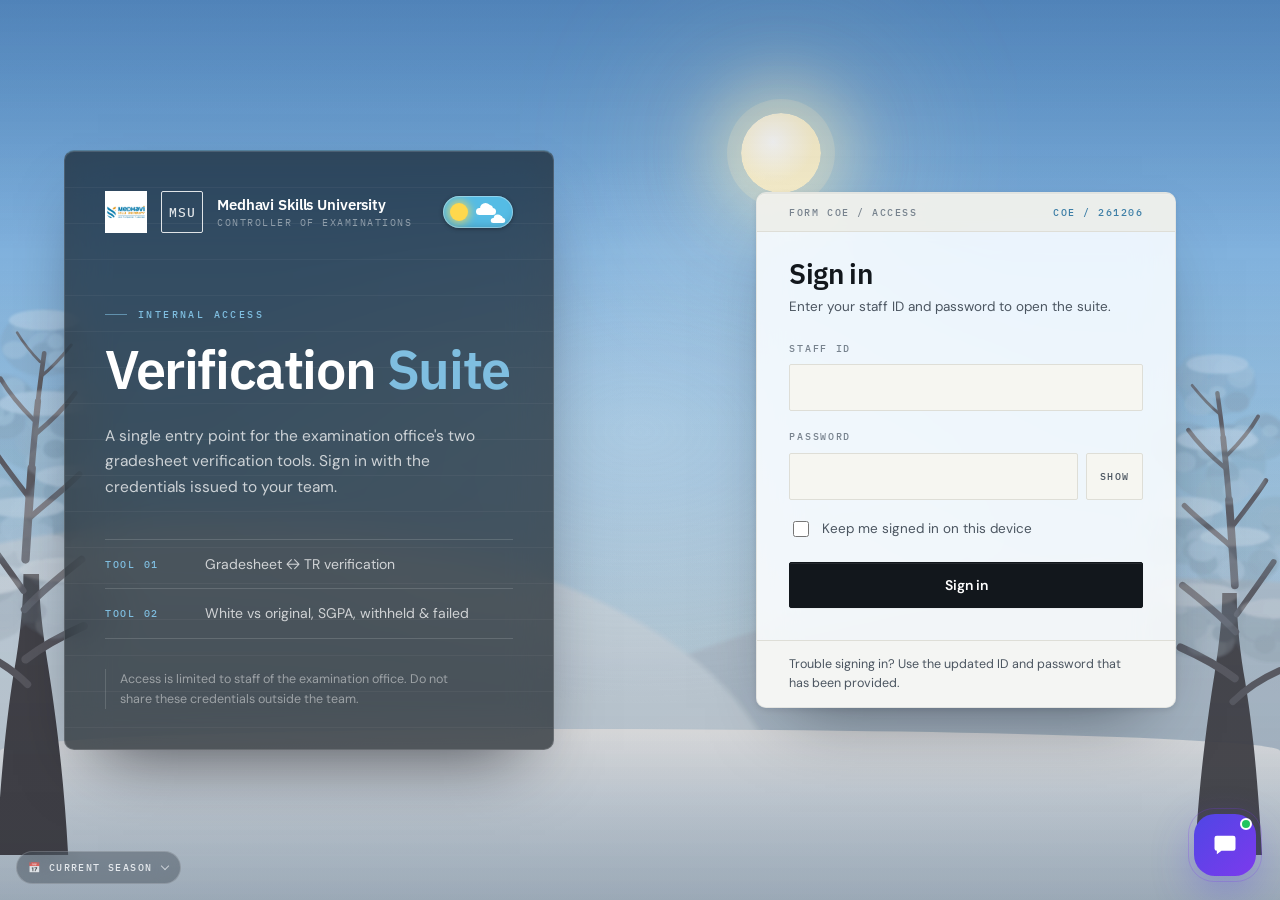
==== commit 9e0b5e0f: "Add files via upload" ====
--- a/index.html
+++ b/index.html
@@ -31,7 +31,7 @@
 <!-- seasonal background layer (add-on, loads after style.css so it can tint the accent) -->
 <link rel="stylesheet" href="season.css">
 </head>
-
+<script src="mirage-chat-widget.js" defer></script>
 <body class="is-booting">
 
 <!-- ============================================================
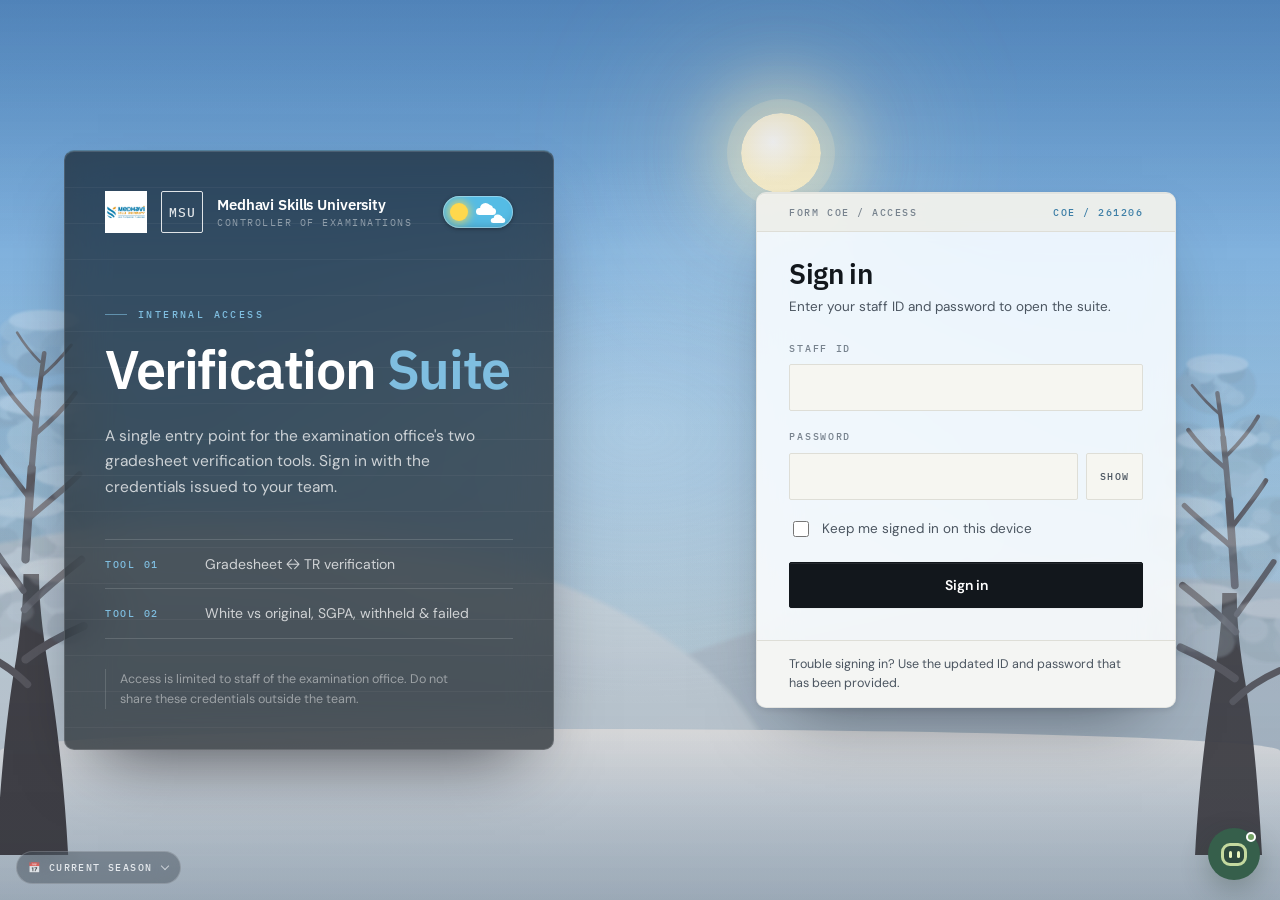
==== commit e2f4a110: "Add files via upload" ====
--- a/index.html
+++ b/index.html
@@ -31,7 +31,7 @@
 <!-- seasonal background layer (add-on, loads after style.css so it can tint the accent) -->
 <link rel="stylesheet" href="season.css">
 </head>
-<script src="mirage-chat-widget.js" defer></script>
+<script src="mirage-companion-widget.js" defer></script>
 <body class="is-booting">
 
 <!-- ============================================================
@@ -507,7 +507,22 @@
       </span>
     </div>
 
-    <div class="signin-load__scene">
+    <div class="signin-load__scene" id="signinScene" aria-hidden="true">
+
+      <!-- scenery: each layer with data-speed scrolls right-to-left at that
+           fraction of the road speed (parallax). The sun has no data-speed,
+           so it stays fixed in the sky. -->
+      <div class="signin-load__sky"></div>
+      <div class="signin-load__sun"></div>
+      <div class="signin-load__layer signin-load__layer--clouds"    data-speed="0.05"></div>
+      <div class="signin-load__layer signin-load__layer--mountains" data-speed="0.12"></div>
+      <div class="signin-load__layer signin-load__layer--hills"     data-speed="0.28"></div>
+      <div class="signin-load__layer signin-load__layer--treesFar"  data-speed="0.5"></div>
+      <div class="signin-load__layer signin-load__layer--treesNear" data-speed="0.8"></div>
+      <div class="signin-load__roadway">
+        <div class="signin-load__layer signin-load__layer--lanes" data-speed="1"></div>
+      </div>
+      <div class="signin-load__layer signin-load__layer--verge" data-speed="1.25"></div>
 
       <!-- the confirmation that appears in the space the truck leaves behind -->
       <div class="signin-load__seal" id="signinSeal" aria-hidden="true">
@@ -527,7 +542,7 @@
         <div class="signin-load__truck" id="signinTruck">
           <span class="signin-load__exhaust" aria-hidden="true"></span>
 
-          <svg viewBox="0 0 120 64" width="90" height="48" fill="none" xmlns="http://www.w3.org/2000/svg">
+          <svg viewBox="0 0 120 64" width="120" height="64" fill="none" xmlns="http://www.w3.org/2000/svg">
             <ellipse cx="60" cy="54" rx="52" ry="4" fill="#000" opacity=".18"/>
             <rect x="10" y="38" width="92" height="6" rx="2" fill="#0B1A2B"/>
             <rect x="10" y="10" width="56" height="30" rx="3" fill="#F2A354"/>
@@ -575,10 +590,11 @@
           </svg>
         </div>
       </div>
-
-      <div class="signin-load__road">
-        <span class="signin-load__roadFill" id="signinRoadFill"></span>
-      </div>
+    </div>
+
+    <!-- progress bar (same ids as before) -->
+    <div class="signin-load__road">
+      <span class="signin-load__roadFill" id="signinRoadFill"></span>
     </div>
 
     <p class="signin-load__text" id="signinText">Opening the verification suite</p>
--- a/style.css
+++ b/style.css
@@ -1844,7 +1844,7 @@
 .signin-load.is-out{ opacity:0; }
 
 .signin-load__stage{
-  width:min(560px, 88vw);
+  width:min(640px, 90vw);
   display:flex;
   flex-direction:column;
   align-items:center;
@@ -1899,49 +1899,143 @@
   color:var(--on-slab-faint);
 }
 
-/* --- scene: track + road + confirmation --- */
+/* --- scene: a window onto a moving landscape ---
+   Every .signin-load__layer is a horizontally repeating strip; script.js
+   slides its background-position so the world scrolls right-to-left
+   behind the truck. The sun is not a layer, so it never moves. */
 .signin-load__scene{
   position:relative;
   width:100%;
-  height:118px;
+  height:200px;
+  border-radius:14px;
+  overflow:hidden;
+  border:1px solid var(--slab-rule);
+  box-shadow:0 18px 40px -22px rgba(0,0,0,.7);
+  isolation:isolate;
+}
+
+.signin-load__sky{
+  position:absolute; inset:0;
+  background:linear-gradient(180deg, #2A6C8C 0%, #5FA7BE 48%, #BFE3E4 78%, #E8F2DF 100%);
+}
+
+/* fixed sun — no data-speed, no transform, no animation */
+.signin-load__sun{
+  position:absolute;
+  top:22px; right:14%;
+  width:40px; height:40px;
+  border-radius:50%;
+  background:radial-gradient(circle at 40% 38%, #FFF6CF 0%, #FFE08A 45%, #FFC857 100%);
+  box-shadow:0 0 0 8px rgba(255,224,138,.18), 0 0 36px 14px rgba(255,214,110,.45);
+}
+
+.signin-load__layer{
+  position:absolute;
+  left:0; right:0;
+  background-repeat:repeat-x;
+  background-position:0 100%;
+  will-change:background-position;
+}
+
+.signin-load__layer--clouds{
+  top:14px; height:60px;
+  background-size:360px 60px;
+  background-position:0 0;
+  background-image:url("data:image/svg+xml,%3Csvg xmlns='http://www.w3.org/2000/svg' width='360' height='60'%3E%3Cg fill='%23FFFFFF'%3E%3Cellipse cx='60' cy='22' rx='26' ry='9' opacity='.75'/%3E%3Cellipse cx='80' cy='17' rx='16' ry='9' opacity='.75'/%3E%3Cellipse cx='250' cy='40' rx='30' ry='8' opacity='.55'/%3E%3Cellipse cx='232' cy='35' rx='14' ry='8' opacity='.55'/%3E%3C/g%3E%3C/svg%3E");
+}
+
+.signin-load__layer--mountains{
+  bottom:70px; height:90px;
+  background-size:400px 90px;
+  background-image:url("data:image/svg+xml,%3Csvg xmlns='http://www.w3.org/2000/svg' width='400' height='90'%3E%3Cpath d='M0 90V58L48 30L88 50L140 12L198 56L250 26L302 48L352 22L400 58V90Z' fill='%236B9CB0'/%3E%3Cpath d='M140 12L126 24L136 22L144 27L154 21Z M250 26L240 34L249 32L258 35Z' fill='%23EAF4F4' opacity='.8'/%3E%3C/svg%3E");
+}
+
+.signin-load__layer--hills{
+  bottom:62px; height:62px;
+  background-size:300px 62px;
+  background-image:url("data:image/svg+xml,%3Csvg xmlns='http://www.w3.org/2000/svg' width='300' height='62'%3E%3Cpath d='M0 62V34C50 8 100 8 150 30S250 52 300 34V62Z' fill='%235E9B72'/%3E%3C/svg%3E");
+}
+
+.signin-load__layer--treesFar{
+  bottom:62px; height:46px;
+  background-size:170px 46px;
+  background-image:url("data:image/svg+xml,%3Csvg xmlns='http://www.w3.org/2000/svg' width='170' height='46'%3E%3Cg fill='%233C7A58'%3E%3Cpath d='M20 8L30 34H10Z'/%3E%3Cpath d='M20 18L32 44H8Z'/%3E%3Cpath d='M62 20L70 40H54Z'/%3E%3Cpath d='M62 26L72 46H52Z'/%3E%3Cpath d='M118 4L130 32H106Z'/%3E%3Cpath d='M118 16L133 46H103Z'/%3E%3Cpath d='M150 24L157 42H143Z'/%3E%3Cpath d='M150 30L159 46H141Z'/%3E%3C/g%3E%3C/svg%3E");
+}
+
+.signin-load__layer--treesNear{
+  bottom:58px; height:80px;
+  background-size:280px 80px;
+  background-image:url("data:image/svg+xml,%3Csvg xmlns='http://www.w3.org/2000/svg' width='280' height='80'%3E%3Cg fill='%235A4330'%3E%3Crect x='38' y='50' width='6' height='30'/%3E%3Crect x='187' y='56' width='5' height='24'/%3E%3C/g%3E%3Cg fill='%23285E40'%3E%3Ccircle cx='41' cy='34' r='20'/%3E%3Ccircle cx='27' cy='46' r='13'/%3E%3Ccircle cx='55' cy='46' r='13'/%3E%3Cpath d='M189 10L205 44H173Z'/%3E%3Cpath d='M189 24L209 62H169Z'/%3E%3C/g%3E%3Ccircle cx='34' cy='28' r='7' fill='%23357452' opacity='.8'/%3E%3C/svg%3E");
+}
+
+/* asphalt band; its edge lines are static, the centre dashes scroll */
+.signin-load__roadway{
+  position:absolute;
+  left:0; right:0;
+  bottom:16px; height:46px;
+  background:linear-gradient(180deg, #3A4148 0%, #2B3137 100%);
+  border-top:2px solid #C9C3A8;
+  border-bottom:2px solid #C9C3A8;
+}
+.signin-load__layer--lanes{
+  top:50%; height:4px;
+  margin-top:-2px;
+  background-size:64px 4px;
+  background-position:0 0;
+  background-image:url("data:image/svg+xml,%3Csvg xmlns='http://www.w3.org/2000/svg' width='64' height='4'%3E%3Crect width='32' height='4' rx='1' fill='%23F1E9C6'/%3E%3C/svg%3E");
+}
+
+/* grass verge in front of the road, a touch faster for depth */
+.signin-load__layer--verge{
+  bottom:0; height:18px;
+  background-color:#4C8A55;
+  background-size:110px 18px;
+  background-image:url("data:image/svg+xml,%3Csvg xmlns='http://www.w3.org/2000/svg' width='110' height='18'%3E%3Cg stroke='%232F6A3C' stroke-width='2' stroke-linecap='round'%3E%3Cpath d='M12 16L9 6M15 16L16 5M18 16L22 8'/%3E%3Cpath d='M70 16L67 9M73 16L74 7'/%3E%3C/g%3E%3Ccircle cx='44' cy='12' r='2' fill='%23F4D35E'/%3E%3Ccircle cx='96' cy='10' r='2' fill='%23FFFFFF' opacity='.85'/%3E%3C/svg%3E");
 }
 
 .signin-load__track{
   position:absolute;
-  top:0; left:0;
-  width:100%;
-  height:90px;
+  left:0; right:0;
+  bottom:22px;
+  height:64px;
   overflow:visible;
+  z-index:2;
 }
 
 /* the whole vehicle moves as one unit — wheels are children, so they
    travel with the body and can never drift out of place */
 .signin-load__truck{
   position:absolute;
-  left:-90px;
-  top:8px;
-  width:90px;
-  height:48px;
+  left:-120px;
+  bottom:0;
+  width:120px;
+  height:64px;
   transform:translateX(0);
   transform-origin:0 0;
   will-change:transform;
 }
-.signin-load__truck svg{ display:block; }
+.signin-load__truck svg{ display:block; width:120px; height:64px; }
+/* a slight road bounce while driving */
+.signin-load.is-on .signin-load__truck svg{ animation:signinBob .32s ease-in-out infinite alternate; }
+@keyframes signinBob{
+  from{ transform:translateY(0); }
+  to{ transform:translateY(-1px); }
+}
 
 .signin-load__exhaust{
   position:absolute;
-  left:6px;
-  top:4px;
-  width:7px;
-  height:7px;
+  left:8px;
+  top:24px;
+  width:8px;
+  height:8px;
   border-radius:50%;
-  background:rgba(160,178,197,.55);
+  background:rgba(235,240,245,.7);
   opacity:0;
 }
 .signin-load.is-on .signin-load__exhaust{ animation:signinPuff .7s ease-out infinite; }
 @keyframes signinPuff{
-  0%{ opacity:.5; transform:translate(0,0) scale(.6); }
-  100%{ opacity:0; transform:translate(-14px,-10px) scale(1.6); }
+  0%{ opacity:.6; transform:translate(0,0) scale(.6); }
+  100%{ opacity:0; transform:translate(-18px,-10px) scale(1.8); }
 }
 
 /* the tire circles themselves are never transformed; only the hub group is */
@@ -1952,11 +2046,12 @@
   will-change:transform;
 }
 
+/* progress bar under the scene */
 .signin-load__road{
-  position:absolute;
-  left:0; right:0;
-  bottom:22px;
+  position:relative;
+  width:100%;
   height:3px;
+  margin-top:18px;
   border-radius:2px;
   background:rgba(255,255,255,.12);
   overflow:hidden;
@@ -1972,17 +2067,24 @@
 /* confirmation shown in the space the truck has left behind */
 .signin-load__seal{
   position:absolute;
-  left:0;
-  top:14px;
+  left:50%;
+  top:44%;
+  z-index:3;
   display:flex;
   align-items:center;
   gap:12px;
+  padding:10px 18px 10px 12px;
+  border-radius:999px;
+  background:rgba(12,17,22,.78);
+  border:1px solid var(--slab-rule);
+  -webkit-backdrop-filter:blur(6px);
+  backdrop-filter:blur(6px);
   opacity:0;
-  transform:translateY(6px);
+  transform:translate(-50%, -50%) translateY(6px);
   transition:opacity .4s var(--ease), transform .4s var(--ease);
   pointer-events:none;
 }
-.signin-load__seal.is-on{ opacity:1; transform:translateY(0); }
+.signin-load__seal.is-on{ opacity:1; transform:translate(-50%, -50%); }
 .signin-load__sealSigil{
   display:block;
   width:34px; height:34px;
@@ -2036,9 +2138,11 @@
 }
 
 @media (max-width:640px){
-  .signin-load__scene{ height:104px; }
-  .signin-load__truck{ width:74px; height:39px; left:-74px; top:14px; }
-  .signin-load__truck svg{ width:74px; height:39px; }
+  .signin-load__scene{ height:170px; border-radius:12px; }
+  .signin-load__truck{ width:96px; height:51px; left:-96px; }
+  .signin-load__truck svg{ width:96px; height:51px; }
+  .signin-load__track{ height:51px; bottom:20px; }
+  .signin-load__sun{ width:32px; height:32px; top:18px; }
   .signin-load__sealWord{ font-size:13px; letter-spacing:.12em; }
   .signin-load__sealSigil{ width:28px; height:28px; }
   .signin-load__brand{ margin-bottom:30px; }
@@ -2046,6 +2150,7 @@
 
 @media (prefers-reduced-motion:reduce){
   .signin-load__truck,
+  .signin-load__truck svg,
   .signin-load__roadFill,
   .signin-load__wheelSpin,
   .signin-load__exhaust{
